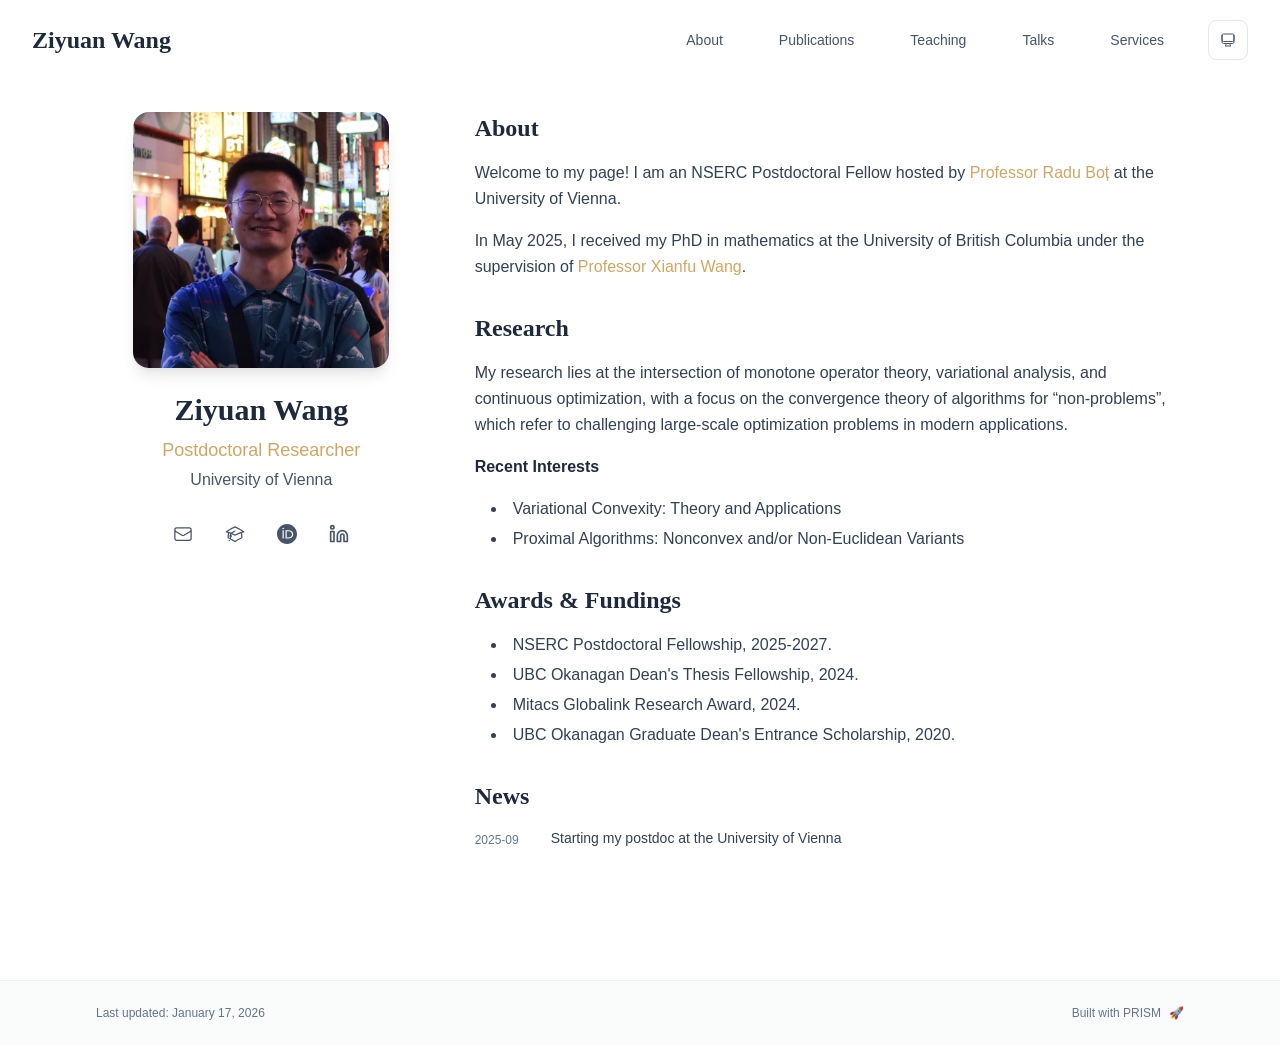
==== index.html @ efdbd122 "Add files via upload" ====
<!DOCTYPE html><html lang="en" class="scroll-smooth"><head><meta charSet="utf-8"/><meta name="viewport" content="width=device-width, initial-scale=1"/><link rel="preload" as="image" href="/bio.jpg"/><link rel="stylesheet" href="/_next/static/css/92b53c90e215dddf.css" data-precedence="next"/><link rel="preload" as="script" fetchPriority="low" href="/_next/static/chunks/webpack-679b75d1c4c2027c.js"/><script src="/_next/static/chunks/4bd1b696-70b6d399998de86a.js" async=""></script><script src="/_next/static/chunks/684-5aaa8290a129f299.js" async=""></script><script src="/_next/static/chunks/main-app-0807555b58602841.js" async=""></script><script src="/_next/static/chunks/17-9c04c9413a9f9f1f.js" async=""></script><script src="/_next/static/chunks/874-6cc630662f3664af.js" async=""></script><script src="/_next/static/chunks/862-15038af301665bb3.js" async=""></script><script src="/_next/static/chunks/app/layout-aedb9b777c884f7d.js" async=""></script><script src="/_next/static/chunks/178-595a94b9af1e67b5.js" async=""></script><script src="/_next/static/chunks/748-b0753eeaf12cb586.js" async=""></script><script src="/_next/static/chunks/app/page-9ca80a957c850b8d.js" async=""></script><link rel="dns-prefetch" href="https://google-fonts.jialeliu.com"/><link rel="preconnect" href="https://google-fonts.jialeliu.com" crossorigin=""/><link rel="preload" as="style" href="https://google-fonts.jialeliu.com/css2?family=Inter:wght@300;400;500;600;700&amp;family=Crimson+Text:ital,wght@0,400;0,600;1,400&amp;display=swap"/><link rel="icon" type="image/svg+xml"/><link rel="stylesheet" id="gfonts-css" href="https://google-fonts.jialeliu.com/css2?family=Inter:wght@300;400;500;600;700&amp;family=Crimson+Text:ital,wght@0,400;0,600;1,400&amp;display=swap" media="print"/><script>
              (function(){
                var l = document.getElementById('gfonts-css');
                if (!l) return;
                if (l.media !== 'all') {
                  l.addEventListener('load', function(){ try { l.media = 'all'; } catch(e){} });
                }
              })();
            </script><noscript><link rel="stylesheet" href="https://google-fonts.jialeliu.com/css2?family=Inter:wght@300;400;500;600;700&amp;family=Crimson+Text:ital,wght@0,400;0,600;1,400&amp;display=swap"/></noscript><script>
              try {
                const theme = localStorage.getItem('theme-storage');
                const parsed = theme ? JSON.parse(theme) : null;
                const setting = parsed?.state?.theme || 'system';
                const prefersDark = typeof window !== 'undefined' && window.matchMedia && window.matchMedia('(prefers-color-scheme: dark)').matches;
                const effective = setting === 'dark' ? 'dark' : (setting === 'light' ? 'light' : (prefersDark ? 'dark' : 'light'));
                var root = document.documentElement;
                root.classList.add(effective);
                root.setAttribute('data-theme', effective);
              } catch (e) {
                var root = document.documentElement;
                root.classList.add('light');
                root.setAttribute('data-theme', 'light');
              }
            </script><title>Ziyuan Wang</title><meta name="description" content="PhD student at the University of Example."/><meta name="author" content="Ziyuan Wang"/><meta name="keywords" content="Ziyuan Wang,PhD,Research,University of Vienna"/><meta name="creator" content="Ziyuan Wang"/><meta name="publisher" content="Ziyuan Wang"/><meta property="og:title" content="Ziyuan Wang"/><meta property="og:description" content="PhD student at the University of Example."/><meta property="og:site_name" content="Ziyuan Wang&#x27;s Academic Website"/><meta property="og:locale" content="en_US"/><meta property="og:type" content="website"/><meta name="twitter:card" content="summary"/><meta name="twitter:title" content="Ziyuan Wang"/><meta name="twitter:description" content="PhD student at the University of Example."/><script>document.querySelectorAll('body link[rel="icon"], body link[rel="apple-touch-icon"]').forEach(el => document.head.appendChild(el))</script><script src="/_next/static/chunks/polyfills-42372ed130431b0a.js" noModule=""></script></head><body class="font-sans antialiased"><div style="visibility:hidden"><nav class="fixed top-0 left-0 right-0 z-50" data-headlessui-state=""><div class="transition-all duration-300 ease-out bg-transparent" style="transform:translateY(-100px)"><div class="max-w-7xl mx-auto px-4 sm:px-6 lg:px-8"><div class="flex justify-between items-center h-16 lg:h-20"><div class="flex-shrink-0" tabindex="0"><a class="text-xl lg:text-2xl font-serif font-semibold text-primary hover:text-accent transition-colors duration-200" href="/">Ziyuan Wang</a></div><div class="hidden lg:block"><div class="ml-10 flex items-center space-x-8"><div class="flex items-baseline space-x-8"><a class="relative px-3 py-2 text-sm font-medium transition-all duration-200 rounded hover:bg-accent/10 hover:shadow-sm text-primary" href="/"><span class="relative z-10">About</span><div class="absolute inset-0 bg-accent/10 rounded-lg"></div></a><a class="relative px-3 py-2 text-sm font-medium transition-all duration-200 rounded hover:bg-accent/10 hover:shadow-sm text-neutral-600 hover:text-primary" href="/publications/"><span class="relative z-10">Publications</span></a><a class="relative px-3 py-2 text-sm font-medium transition-all duration-200 rounded hover:bg-accent/10 hover:shadow-sm text-neutral-600 hover:text-primary" href="/teaching/"><span class="relative z-10">Teaching</span></a><a class="relative px-3 py-2 text-sm font-medium transition-all duration-200 rounded hover:bg-accent/10 hover:shadow-sm text-neutral-600 hover:text-primary" href="/talks/"><span class="relative z-10">Talks</span></a><a class="relative px-3 py-2 text-sm font-medium transition-all duration-200 rounded hover:bg-accent/10 hover:shadow-sm text-neutral-600 hover:text-primary" href="/services/"><span class="relative z-10">Services</span></a></div><div class="flex items-center justify-center w-10 h-10 rounded-lg border border-neutral-200 dark:border-[rgba(148,163,184,0.24)] bg-background dark:bg-neutral-800"><div class="w-4 h-4 rounded-full bg-neutral-300 animate-pulse"></div></div></div></div><div class="lg:hidden flex items-center space-x-2"><div class="flex items-center justify-center w-10 h-10 rounded-lg border border-neutral-200 dark:border-[rgba(148,163,184,0.24)] bg-background dark:bg-neutral-800"><div class="w-4 h-4 rounded-full bg-neutral-300 animate-pulse"></div></div><button class="inline-flex items-center justify-center p-2 rounded-md text-neutral-600 hover:text-primary hover:bg-neutral-100 dark:hover:bg-neutral-800 focus:outline-none focus:ring-2 focus:ring-inset focus:ring-accent transition-colors duration-200" id="headlessui-disclosure-button-«R5pdb»" type="button" aria-expanded="false" data-headlessui-state=""><span class="sr-only">Open main menu</span><div><svg xmlns="http://www.w3.org/2000/svg" fill="none" viewBox="0 0 24 24" stroke-width="1.5" stroke="currentColor" aria-hidden="true" data-slot="icon" class="block h-6 w-6"><path stroke-linecap="round" stroke-linejoin="round" d="M3.75 6.75h16.5M3.75 12h16.5m-16.5 5.25h16.5"></path></svg></div></button></div></div></div></div></nav><main class="min-h-screen pt-16 lg:pt-20"><div class="max-w-6xl mx-auto px-4 sm:px-6 lg:px-8 py-8 bg-background min-h-screen"><div class="grid grid-cols-1 lg:grid-cols-3 gap-12"><div class="lg:col-span-1"><div class="sticky top-8" style="opacity:0;transform:translateY(20px)"><div class="w-64 h-64 mx-auto mb-6 rounded-2xl overflow-hidden shadow-lg hover:shadow-xl transition-all duration-200 hover:scale-105"><img alt="Ziyuan Wang" width="256" height="256" decoding="async" data-nimg="1" class="w-full h-full object-cover object-[32%_center]" style="color:transparent" src="/bio.jpg"/></div><div class="text-center mb-6"><h1 class="text-3xl font-serif font-bold text-primary mb-2">Ziyuan Wang</h1><p class="text-lg text-accent font-medium mb-1">Postdoctoral Researcher</p><p class="text-neutral-600 mb-2">University of Vienna</p></div><div class="flex flex-wrap justify-center gap-3 sm:gap-4 mb-6 relative px-2"><div class="relative"><button class="p-2 sm:p-2 transition-colors duration-200 text-neutral-600 dark:text-neutral-400 hover:text-accent" aria-label="Email"><svg xmlns="http://www.w3.org/2000/svg" fill="none" viewBox="0 0 24 24" stroke-width="1.5" stroke="currentColor" aria-hidden="true" data-slot="icon" class="h-5 w-5"><path stroke-linecap="round" stroke-linejoin="round" d="M21.75 6.75v10.5a2.25 2.25 0 0 1-2.25 2.25h-15a2.25 2.25 0 0 1-2.25-2.25V6.75m19.5 0A2.25 2.25 0 0 0 19.5 4.5h-15a2.25 2.25 0 0 0-2.25 2.25m19.5 0v.243a2.25 2.25 0 0 1-1.07 1.916l-7.5 4.615a2.25 2.25 0 0 1-2.36 0L3.32 8.91a2.25 2.25 0 0 1-1.07-1.916V6.75"></path></svg></button></div><a href="https://scholar.google.ca/citations?user=2fqE3-cAAAAJ&amp;hl=en" target="_blank" rel="noopener noreferrer" class="p-2 sm:p-2 text-neutral-600 dark:text-neutral-400 hover:text-accent transition-colors duration-200" aria-label="Google Scholar"><svg xmlns="http://www.w3.org/2000/svg" fill="none" viewBox="0 0 24 24" stroke-width="1.5" stroke="currentColor" aria-hidden="true" data-slot="icon" class="h-5 w-5"><path stroke-linecap="round" stroke-linejoin="round" d="M4.26 10.147a60.438 60.438 0 0 0-.491 6.347A48.62 48.62 0 0 1 12 20.904a48.62 48.62 0 0 1 8.232-4.41 60.46 60.46 0 0 0-.491-6.347m-15.482 0a50.636 50.636 0 0 0-2.658-.813A59.906 59.906 0 0 1 12 3.493a59.903 59.903 0 0 1 10.399 5.84c-.896.248-1.783.52-2.658.814m-15.482 0A50.717 50.717 0 0 1 12 13.489a50.702 50.702 0 0 1 7.74-3.342M6.75 15a.75.75 0 1 0 0-1.5.75.75 0 0 0 0 1.5Zm0 0v-3.675A55.378 55.378 0 0 1 12 8.443m-7.007 11.55A5.981 5.981 0 0 0 6.75 15.75v-1.5"></path></svg></a><a href="https://orcid.org/0000-0001-6111-9425" target="_blank" rel="noopener noreferrer" class="p-2 sm:p-2 text-neutral-600 dark:text-neutral-400 hover:text-accent transition-colors duration-200" aria-label="ORCID"><svg viewBox="0 0 24 24" fill="currentColor" class="h-5 w-5" xmlns="http://www.w3.org/2000/svg"><path d="M12 0C5.372 0 0 5.372 0 12s5.372 12 12 12 12-5.372 12-12S18.628 0 12 0zM7.369 4.378c.525 0 .947.431.947.947s-.422.947-.947.947a.95.95 0 0 1-.947-.947c0-.525.422-.947.947-.947zm-.722 3.038h1.444v10.041H6.647V7.416zm3.562 0h3.9c3.712 0 5.344 2.653 5.344 5.025 0 2.578-2.016 5.025-5.325 5.025h-3.919V7.416zm1.444 1.303v7.444h2.297c3.272 0 4.022-2.484 4.022-3.722 0-2.016-1.284-3.722-4.097-3.722h-2.222z"></path></svg></a><a href="https://www.linkedin.com/in/ziyuan-wang-8b96aa1b9/" target="_blank" rel="noopener noreferrer" class="p-2 sm:p-2 text-neutral-600 dark:text-neutral-400 hover:text-accent transition-colors duration-200" aria-label="LinkedIn"><svg xmlns="http://www.w3.org/2000/svg" width="24" height="24" viewBox="0 0 24 24" fill="none" stroke="currentColor" stroke-width="2" stroke-linecap="round" stroke-linejoin="round" class="lucide lucide-linkedin h-5 w-5" aria-hidden="true"><path d="M16 8a6 6 0 0 1 6 6v7h-4v-7a2 2 0 0 0-2-2 2 2 0 0 0-2 2v7h-4v-7a6 6 0 0 1 6-6z"></path><rect width="4" height="12" x="2" y="9"></rect><circle cx="4" cy="4" r="2"></circle></svg></a></div></div></div><div class="lg:col-span-2 space-y-8"><section id="about" class="scroll-mt-24 space-y-8"><section style="opacity:0;transform:translateY(20px)"><h2 class="text-2xl font-serif font-bold text-primary mb-4">About</h2><div class="text-neutral-700 dark:text-neutral-600 leading-relaxed"><p class="mb-4 last:mb-0">Welcome to my page! I am an NSERC Postdoctoral Fellow hosted by <a href="https://www.mat.univie.ac.at/~rabot/index.html" node="[object Object]" target="_blank" rel="noopener noreferrer" class="text-accent font-medium transition-all duration-200 rounded hover:bg-accent/10 hover:shadow-sm">Professor Radu Boț</a> at the University of Vienna.</p>
<p class="mb-4 last:mb-0">In May 2025, I received my PhD in mathematics at the University of British Columbia under the supervision of <a href="https://cmps.ok.ubc.ca/about/contact/shawn-xianfu-wang/" node="[object Object]" target="_blank" rel="noopener noreferrer" class="text-accent font-medium transition-all duration-200 rounded hover:bg-accent/10 hover:shadow-sm">Professor Xianfu Wang</a>.</p></div></section><section style="opacity:0;transform:translateY(20px)"><h2 class="text-2xl font-serif font-bold text-primary mb-4">Research</h2><div class="text-neutral-700 dark:text-neutral-600 leading-relaxed"><p class="mb-4 last:mb-0">My research lies at the intersection of monotone operator theory, variational analysis, and continuous optimization, with a focus on the convergence theory of algorithms for “non-problems”, which refer to challenging large-scale optimization problems in modern applications.</p>
<p class="mb-4 last:mb-0"><strong class="font-semibold text-primary">Recent Interests</strong></p>
<ul class="list-disc list-inside mb-4 space-y-1 ml-4">
<li class="mb-1">Variational Convexity: Theory and Applications</li>
<li class="mb-1">Proximal Algorithms: Nonconvex and/or Non-Euclidean Variants</li>
</ul></div></section><section style="opacity:0;transform:translateY(20px)"><h2 class="text-2xl font-serif font-bold text-primary mb-4">Awards &amp; Fundings</h2><div class="text-neutral-700 dark:text-neutral-600 leading-relaxed"><ul class="list-disc list-inside mb-4 space-y-1 ml-4">
<li class="mb-1">NSERC Postdoctoral Fellowship, 2025-2027.</li>
<li class="mb-1">UBC Okanagan Dean&#x27;s Thesis Fellowship, 2024.</li>
<li class="mb-1">Mitacs Globalink Research Award, 2024.</li>
<li class="mb-1">UBC Okanagan Graduate Dean&#x27;s Entrance Scholarship, 2020.</li>
</ul></div></section><section style="opacity:0;transform:translateY(20px)"><h2 class="text-2xl font-serif font-bold text-primary mb-4">News</h2><div class="space-y-3"><div class="flex items-start space-x-3"><span class="text-xs text-neutral-500 mt-1 w-16 flex-shrink-0">2025-09</span><p class="text-sm text-neutral-700">Starting my postdoc at the University of Vienna</p></div></div></section></section></div></div></div><!--$--><!--/$--><!--$--><!--/$--></main><footer class="border-t border-neutral-200/50 bg-neutral-50/50 dark:bg-neutral-900/50 dark:border-neutral-700/50"><div class="max-w-6xl mx-auto px-4 sm:px-6 lg:px-8 py-6"><div class="flex flex-col sm:flex-row justify-between items-center gap-2"><p class="text-xs text-neutral-500">Last updated: <!-- -->January 17, 2026</p><p class="text-xs text-neutral-500 flex items-center"><a href="https://github.com/xyjoey/PRISM" target="_blank" rel="noopener noreferrer">Built with PRISM</a><span class="ml-2">🚀</span></p></div></div></footer></div><script src="/_next/static/chunks/webpack-679b75d1c4c2027c.js" async=""></script><script>(self.__next_f=self.__next_f||[]).push([0])</script><script>self.__next_f.push([1,"1:\"$Sreact.fragment\"\n2:I[3719,[\"17\",\"static/chunks/17-9c04c9413a9f9f1f.js\",\"874\",\"static/chunks/874-6cc630662f3664af.js\",\"862\",\"static/chunks/862-15038af301665bb3.js\",\"177\",\"static/chunks/app/layout-aedb9b777c884f7d.js\"],\"ThemeProvider\"]\n3:I[768,[\"17\",\"static/chunks/17-9c04c9413a9f9f1f.js\",\"874\",\"static/chunks/874-6cc630662f3664af.js\",\"862\",\"static/chunks/862-15038af301665bb3.js\",\"177\",\"static/chunks/app/layout-aedb9b777c884f7d.js\"],\"default\"]\n4:I[7555,[],\"\"]\n5:I[1295,[],\"\"]\n6:I[2548,[\"17\",\"static/chunks/17-9c04c9413a9f9f1f.js\",\"874\",\"static/chunks/874-6cc630662f3664af.js\",\"862\",\"static/chunks/862-15038af301665bb3.js\",\"177\",\"static/chunks/app/layout-aedb9b777c884f7d.js\"],\"default\"]\n7:I[7437,[\"17\",\"static/chunks/17-9c04c9413a9f9f1f.js\",\"178\",\"static/chunks/178-595a94b9af1e67b5.js\",\"874\",\"static/chunks/874-6cc630662f3664af.js\",\"748\",\"static/chunks/748-b0753eeaf12cb586.js\",\"974\",\"static/chunks/app/page-9ca80a957c850b8d.js\"],\"default\"]\n8:I[9507,[\"17\",\"static/chunks/17-9c04c9413a9f9f1f.js\",\"178\",\"static/chunks/178-595a94b9af1e67b5.js\",\"874\",\"static/chunks/874-6cc630662f3664af.js\",\"748\",\"static/chunks/748-b0753eeaf12cb586.js\",\"974\",\"static/chunks/app/page-9ca80a957c850b8d.js\"],\"default\"]\n9:I[1990,[\"17\",\"static/chunks/17-9c04c9413a9f9f1f.js\",\"178\",\"static/chunks/178-595a94b9af1e67b5.js\",\"874\",\"static/chunks/874-6cc630662f3664af.js\",\"748\",\"static/chunks/748-b0753eeaf12cb586.js\",\"974\",\"static/chunks/app/page-9ca80a957c850b8d.js\"],\"default\"]\na:I[9665,[],\"MetadataBoundary\"]\nc:I[9665,[],\"OutletBoundary\"]\nf:I[4911,[],\"AsyncMetadataOutlet\"]\n11:I[9665,[],\"ViewportBoundary\"]\n13:I[6614,[],\"\"]\n:HL[\"/_next/static/css/92b53c90e215dddf.css\",\"style\"]\n"])</script><script>self.__next_f.push([1,"0:{\"P\":null,\"b\":\"O_scCShEfCf_k-nVQ3S2v\",\"p\":\"\",\"c\":[\"\",\"\"],\"i\":false,\"f\":[[[\"\",{\"children\":[\"__PAGE__\",{}]},\"$undefined\",\"$undefined\",true],[\"\",[\"$\",\"$1\",\"c\",{\"children\":[[[\"$\",\"link\",\"0\",{\"rel\":\"stylesheet\",\"href\":\"/_next/static/css/92b53c90e215dddf.css\",\"precedence\":\"next\",\"crossOrigin\":\"$undefined\",\"nonce\":\"$undefined\"}]],[\"$\",\"html\",null,{\"lang\":\"en\",\"className\":\"scroll-smooth\",\"suppressHydrationWarning\":true,\"children\":[[\"$\",\"head\",null,{\"children\":[[\"$\",\"link\",null,{\"rel\":\"icon\",\"href\":\"$undefined\",\"type\":\"image/svg+xml\"}],[\"$\",\"link\",null,{\"rel\":\"dns-prefetch\",\"href\":\"https://google-fonts.jialeliu.com\"}],[\"$\",\"link\",null,{\"rel\":\"preconnect\",\"href\":\"https://google-fonts.jialeliu.com\",\"crossOrigin\":\"\"}],[\"$\",\"link\",null,{\"rel\":\"preload\",\"as\":\"style\",\"href\":\"https://google-fonts.jialeliu.com/css2?family=Inter:wght@300;400;500;600;700\u0026family=Crimson+Text:ital,wght@0,400;0,600;1,400\u0026display=swap\"}],[\"$\",\"link\",null,{\"rel\":\"stylesheet\",\"id\":\"gfonts-css\",\"href\":\"https://google-fonts.jialeliu.com/css2?family=Inter:wght@300;400;500;600;700\u0026family=Crimson+Text:ital,wght@0,400;0,600;1,400\u0026display=swap\",\"media\":\"print\"}],[\"$\",\"script\",null,{\"dangerouslySetInnerHTML\":{\"__html\":\"\\n              (function(){\\n                var l = document.getElementById('gfonts-css');\\n                if (!l) return;\\n                if (l.media !== 'all') {\\n                  l.addEventListener('load', function(){ try { l.media = 'all'; } catch(e){} });\\n                }\\n              })();\\n            \"}}],[\"$\",\"noscript\",null,{\"children\":[\"$\",\"link\",null,{\"rel\":\"stylesheet\",\"href\":\"https://google-fonts.jialeliu.com/css2?family=Inter:wght@300;400;500;600;700\u0026family=Crimson+Text:ital,wght@0,400;0,600;1,400\u0026display=swap\"}]}],[\"$\",\"script\",null,{\"dangerouslySetInnerHTML\":{\"__html\":\"\\n              try {\\n                const theme = localStorage.getItem('theme-storage');\\n                const parsed = theme ? JSON.parse(theme) : null;\\n                const setting = parsed?.state?.theme || 'system';\\n                const prefersDark = typeof window !== 'undefined' \u0026\u0026 window.matchMedia \u0026\u0026 window.matchMedia('(prefers-color-scheme: dark)').matches;\\n                const effective = setting === 'dark' ? 'dark' : (setting === 'light' ? 'light' : (prefersDark ? 'dark' : 'light'));\\n                var root = document.documentElement;\\n                root.classList.add(effective);\\n                root.setAttribute('data-theme', effective);\\n              } catch (e) {\\n                var root = document.documentElement;\\n                root.classList.add('light');\\n                root.setAttribute('data-theme', 'light');\\n              }\\n            \"}}]]}],[\"$\",\"body\",null,{\"className\":\"font-sans antialiased\",\"children\":[\"$\",\"$L2\",null,{\"children\":[[\"$\",\"$L3\",null,{\"items\":[{\"title\":\"About\",\"type\":\"page\",\"target\":\"about\",\"href\":\"/\"},{\"title\":\"Publications\",\"type\":\"page\",\"target\":\"publications\",\"href\":\"/publications\"},{\"title\":\"Teaching\",\"type\":\"page\",\"target\":\"teaching\",\"href\":\"/teaching\"},{\"title\":\"Talks\",\"type\":\"page\",\"target\":\"talks\",\"href\":\"/talks\"},{\"title\":\"Services\",\"type\":\"page\",\"target\":\"services\",\"href\":\"/services\"}],\"siteTitle\":\"Ziyuan Wang\",\"enableOnePageMode\":false}],[\"$\",\"main\",null,{\"className\":\"min-h-screen pt-16 lg:pt-20\",\"children\":[\"$\",\"$L4\",null,{\"parallelRouterKey\":\"children\",\"error\":\"$undefined\",\"errorStyles\":\"$undefined\",\"errorScripts\":\"$undefined\",\"template\":[\"$\",\"$L5\",null,{}],\"templateStyles\":\"$undefined\",\"templateScripts\":\"$undefined\",\"notFound\":[[[\"$\",\"title\",null,{\"children\":\"404: This page could not be found.\"}],[\"$\",\"div\",null,{\"style\":{\"fontFamily\":\"system-ui,\\\"Segoe UI\\\",Roboto,Helvetica,Arial,sans-serif,\\\"Apple Color Emoji\\\",\\\"Segoe UI Emoji\\\"\",\"height\":\"100vh\",\"textAlign\":\"center\",\"display\":\"flex\",\"flexDirection\":\"column\",\"alignItems\":\"center\",\"justifyContent\":\"center\"},\"children\":[\"$\",\"div\",null,{\"children\":[[\"$\",\"style\",null,{\"dangerouslySetInnerHTML\":{\"__html\":\"body{color:#000;background:#fff;margin:0}.next-error-h1{border-right:1px solid rgba(0,0,0,.3)}@media (prefers-color-scheme:dark){body{color:#fff;background:#000}.next-error-h1{border-right:1px solid rgba(255,255,255,.3)}}\"}}],[\"$\",\"h1\",null,{\"className\":\"next-error-h1\",\"style\":{\"display\":\"inline-block\",\"margin\":\"0 20px 0 0\",\"padding\":\"0 23px 0 0\",\"fontSize\":24,\"fontWeight\":500,\"verticalAlign\":\"top\",\"lineHeight\":\"49px\"},\"children\":404}],[\"$\",\"div\",null,{\"style\":{\"display\":\"inline-block\"},\"children\":[\"$\",\"h2\",null,{\"style\":{\"fontSize\":14,\"fontWeight\":400,\"lineHeight\":\"49px\",\"margin\":0},\"children\":\"This page could not be found.\"}]}]]}]}]],[]],\"forbidden\":\"$undefined\",\"unauthorized\":\"$undefined\"}]}],[\"$\",\"$L6\",null,{\"lastUpdated\":\"January 17, 2026\"}]]}]}]]}]]}],{\"children\":[\"__PAGE__\",[\"$\",\"$1\",\"c\",{\"children\":[[\"$\",\"div\",null,{\"className\":\"max-w-6xl mx-auto px-4 sm:px-6 lg:px-8 py-8 bg-background min-h-screen\",\"children\":[\"$\",\"div\",null,{\"className\":\"grid grid-cols-1 lg:grid-cols-3 gap-12\",\"children\":[[\"$\",\"div\",null,{\"className\":\"lg:col-span-1\",\"children\":[\"$\",\"$L7\",null,{\"author\":{\"name\":\"Ziyuan Wang\",\"title\":\"Postdoctoral Researcher\",\"institution\":\"University of Vienna\",\"avatar\":\"/bio.jpg\"},\"social\":{\"email\":\"ziyuan.wang96@outlook.com\",\"google_scholar\":\"https://scholar.google.ca/citations?user=2fqE3-cAAAAJ\u0026hl=en\",\"orcid\":\"https://orcid.org/0000-0001-6111-9425\",\"linkedin\":\"https://www.linkedin.com/in/ziyuan-wang-8b96aa1b9/\"},\"features\":{\"enable_likes\":false,\"enable_one_page_mode\":false},\"researchInterests\":\"$undefined\"}]}],[\"$\",\"div\",null,{\"className\":\"lg:col-span-2 space-y-8\",\"children\":[[\"$\",\"section\",\"about\",{\"id\":\"about\",\"className\":\"scroll-mt-24 space-y-8\",\"children\":[[[\"$\",\"$L8\",\"about\",{\"content\":\"Welcome to my page! I am an NSERC Postdoctoral Fellow hosted by [Professor Radu Boț](https://www.mat.univie.ac.at/~rabot/index.html) at the University of Vienna.\\n\\nIn May 2025, I received my PhD in mathematics at the University of British Columbia under the supervision of [Professor Xianfu Wang](https://cmps.ok.ubc.ca/about/contact/shawn-xianfu-wang/). \\n\\n\",\"title\":\"About\"}],[\"$\",\"$L8\",\"research\",{\"content\":\"My research lies at the intersection of monotone operator theory, variational analysis, and continuous optimization, with a focus on the convergence theory of algorithms for “non-problems”, which refer to challenging large-scale optimization problems in modern applications.\\n\\n**Recent Interests**\\n- Variational Convexity: Theory and Applications\\n- Proximal Algorithms: Nonconvex and/or Non-Euclidean Variants\",\"title\":\"Research\"}],[\"$\",\"$L8\",\"awards\",{\"content\":\"- NSERC Postdoctoral Fellowship, 2025-2027.\\n- UBC Okanagan Dean's Thesis Fellowship, 2024.\\n- Mitacs Globalink Research Award, 2024.\\n- UBC Okanagan Graduate Dean's Entrance Scholarship, 2020.\",\"title\":\"Awards \u0026 Fundings\"}],[\"$\",\"$L9\",\"news\",{\"items\":[{\"date\":\"2025-09\",\"content\":\"Starting my postdoc at the University of Vienna\"}],\"title\":\"News\"}]],false,false,false]}]]}]]}]}],[\"$\",\"$La\",null,{\"children\":\"$Lb\"}],null,[\"$\",\"$Lc\",null,{\"children\":[\"$Ld\",\"$Le\",[\"$\",\"$Lf\",null,{\"promise\":\"$@10\"}]]}]]}],{},null,false]},null,false],[\"$\",\"$1\",\"h\",{\"children\":[null,[\"$\",\"$1\",\"PT7yaGrrajVn8UhxWmIhp\",{\"children\":[[\"$\",\"$L11\",null,{\"children\":\"$L12\"}],null]}],null]}],false]],\"m\":\"$undefined\",\"G\":[\"$13\",\"$undefined\"],\"s\":false,\"S\":true}\n"])</script><script>self.__next_f.push([1,"14:\"$Sreact.suspense\"\n15:I[4911,[],\"AsyncMetadata\"]\nb:[\"$\",\"$14\",null,{\"fallback\":null,\"children\":[\"$\",\"$L15\",null,{\"promise\":\"$@16\"}]}]\n"])</script><script>self.__next_f.push([1,"e:null\n"])</script><script>self.__next_f.push([1,"12:[[\"$\",\"meta\",\"0\",{\"charSet\":\"utf-8\"}],[\"$\",\"meta\",\"1\",{\"name\":\"viewport\",\"content\":\"width=device-width, initial-scale=1\"}]]\nd:null\n"])</script><script>self.__next_f.push([1,"16:{\"metadata\":[[\"$\",\"title\",\"0\",{\"children\":\"Ziyuan Wang\"}],[\"$\",\"meta\",\"1\",{\"name\":\"description\",\"content\":\"PhD student at the University of Example.\"}],[\"$\",\"meta\",\"2\",{\"name\":\"author\",\"content\":\"Ziyuan Wang\"}],[\"$\",\"meta\",\"3\",{\"name\":\"keywords\",\"content\":\"Ziyuan Wang,PhD,Research,University of Vienna\"}],[\"$\",\"meta\",\"4\",{\"name\":\"creator\",\"content\":\"Ziyuan Wang\"}],[\"$\",\"meta\",\"5\",{\"name\":\"publisher\",\"content\":\"Ziyuan Wang\"}],[\"$\",\"meta\",\"6\",{\"property\":\"og:title\",\"content\":\"Ziyuan Wang\"}],[\"$\",\"meta\",\"7\",{\"property\":\"og:description\",\"content\":\"PhD student at the University of Example.\"}],[\"$\",\"meta\",\"8\",{\"property\":\"og:site_name\",\"content\":\"Ziyuan Wang's Academic Website\"}],[\"$\",\"meta\",\"9\",{\"property\":\"og:locale\",\"content\":\"en_US\"}],[\"$\",\"meta\",\"10\",{\"property\":\"og:type\",\"content\":\"website\"}],[\"$\",\"meta\",\"11\",{\"name\":\"twitter:card\",\"content\":\"summary\"}],[\"$\",\"meta\",\"12\",{\"name\":\"twitter:title\",\"content\":\"Ziyuan Wang\"}],[\"$\",\"meta\",\"13\",{\"name\":\"twitter:description\",\"content\":\"PhD student at the University of Example.\"}]],\"error\":null,\"digest\":\"$undefined\"}\n10:{\"metadata\":\"$16:metadata\",\"error\":null,\"digest\":\"$undefined\"}\n"])</script></body></html>
---- _next/static/css/92b53c90e215dddf.css ----
/*! tailwindcss v4.1.10 | MIT License | https://tailwindcss.com */@layer properties{@supports (((-webkit-hyphens:none)) and (not (margin-trim:inline))) or ((-moz-orient:inline) and (not (color:rgb(from red r g b)))){*,::backdrop,:after,:before{--tw-translate-x:0;--tw-translate-y:0;--tw-translate-z:0;--tw-rotate-x:initial;--tw-rotate-y:initial;--tw-rotate-z:initial;--tw-skew-x:initial;--tw-skew-y:initial;--tw-space-y-reverse:0;--tw-space-x-reverse:0;--tw-border-style:solid;--tw-leading:initial;--tw-font-weight:initial;--tw-shadow:0 0 #0000;--tw-shadow-color:initial;--tw-shadow-alpha:100%;--tw-inset-shadow:0 0 #0000;--tw-inset-shadow-color:initial;--tw-inset-shadow-alpha:100%;--tw-ring-color:initial;--tw-ring-shadow:0 0 #0000;--tw-inset-ring-color:initial;--tw-inset-ring-shadow:0 0 #0000;--tw-ring-inset:initial;--tw-ring-offset-width:0px;--tw-ring-offset-color:#fff;--tw-ring-offset-shadow:0 0 #0000;--tw-blur:initial;--tw-brightness:initial;--tw-contrast:initial;--tw-grayscale:initial;--tw-hue-rotate:initial;--tw-invert:initial;--tw-opacity:initial;--tw-saturate:initial;--tw-sepia:initial;--tw-drop-shadow:initial;--tw-drop-shadow-color:initial;--tw-drop-shadow-alpha:100%;--tw-drop-shadow-size:initial;--tw-backdrop-blur:initial;--tw-backdrop-brightness:initial;--tw-backdrop-contrast:initial;--tw-backdrop-grayscale:initial;--tw-backdrop-hue-rotate:initial;--tw-backdrop-invert:initial;--tw-backdrop-opacity:initial;--tw-backdrop-saturate:initial;--tw-backdrop-sepia:initial;--tw-duration:initial;--tw-ease:initial;--tw-scale-x:1;--tw-scale-y:1;--tw-scale-z:1}}}@layer theme{:host,:root{--font-sans:"Inter",-apple-system,BlinkMacSystemFont,"Segoe UI",Roboto,sans-serif;--color-red-50:oklch(97.1% .013 17.38);--color-red-400:oklch(70.4% .191 22.216);--color-red-600:oklch(57.7% .245 27.325);--color-red-900:oklch(39.6% .141 25.723);--color-white:#fff;--spacing:.25rem;--container-2xl:42rem;--container-3xl:48rem;--container-4xl:56rem;--container-6xl:72rem;--container-7xl:80rem;--text-xs:.75rem;--text-xs--line-height:calc(1/.75);--text-sm:.875rem;--text-sm--line-height:calc(1.25/.875);--text-base:1rem;--text-base--line-height:calc(1.5/1);--text-lg:1.125rem;--text-lg--line-height:calc(1.75/1.125);--text-xl:1.25rem;--text-xl--line-height:calc(1.75/1.25);--text-2xl:1.5rem;--text-2xl--line-height:calc(2/1.5);--text-3xl:1.875rem;--text-3xl--line-height:calc(2.25/1.875);--text-4xl:2.25rem;--text-4xl--line-height:calc(2.5/2.25);--font-weight-medium:500;--font-weight-semibold:600;--font-weight-bold:700;--leading-tight:1.25;--leading-relaxed:1.625;--radius-md:.375rem;--radius-lg:.5rem;--radius-xl:.75rem;--radius-2xl:1rem;--ease-out:cubic-bezier(0,0,.2,1);--animate-pulse:pulse 2s cubic-bezier(.4,0,.6,1)infinite;--blur-xl:24px;--aspect-video:16/9;--default-transition-duration:.15s;--default-transition-timing-function:cubic-bezier(.4,0,.2,1);--default-font-family:"Inter",-apple-system,BlinkMacSystemFont,"Segoe UI",Roboto,sans-serif;--default-mono-font-family:"SF Mono",Monaco,"Cascadia Code","Roboto Mono",Consolas,"Courier New",monospace;--line-height-normal:1.5;--shadow-glass:0 8px 32px 0 #1f26875e}}@layer base{*,::backdrop,:after,:before{box-sizing:border-box;border:0 solid;margin:0;padding:0}::file-selector-button{box-sizing:border-box;border:0 solid;margin:0;padding:0}:host,html{-webkit-text-size-adjust:100%;tab-size:4;line-height:1.5;font-family:var(--default-font-family,ui-sans-serif,system-ui,sans-serif,"Apple Color Emoji","Segoe UI Emoji","Segoe UI Symbol","Noto Color Emoji");font-feature-settings:var(--default-font-feature-settings,normal);font-variation-settings:var(--default-font-variation-settings,normal);-webkit-tap-highlight-color:transparent}hr{height:0;color:inherit;border-top-width:1px}abbr:where([title]){-webkit-text-decoration:underline dotted;text-decoration:underline dotted}h1,h2,h3,h4,h5,h6{font-size:inherit;font-weight:inherit}a{color:inherit;-webkit-text-decoration:inherit;text-decoration:inherit}b,strong{font-weight:bolder}code,kbd,pre,samp{font-family:var(--default-mono-font-family,ui-monospace,SFMono-Regular,Menlo,Monaco,Consolas,"Liberation Mono","Courier New",monospace);font-feature-settings:var(--default-mono-font-feature-settings,normal);font-variation-settings:var(--default-mono-font-variation-settings,normal);font-size:1em}small{font-size:80%}sub,sup{vertical-align:baseline;font-size:75%;line-height:0;position:relative}sub{bottom:-.25em}sup{top:-.5em}table{text-indent:0;border-color:inherit;border-collapse:collapse}:-moz-focusring{outline:auto}progress{vertical-align:baseline}summary{display:list-item}menu,ol,ul{list-style:none}audio,canvas,embed,iframe,img,object,svg,video{vertical-align:middle;display:block}img,video{max-width:100%;height:auto}button,input,optgroup,select,textarea{font:inherit;font-feature-settings:inherit;font-variation-settings:inherit;letter-spacing:inherit;color:inherit;opacity:1;background-color:#0000;border-radius:0}::file-selector-button{font:inherit;font-feature-settings:inherit;font-variation-settings:inherit;letter-spacing:inherit;color:inherit;opacity:1;background-color:#0000;border-radius:0}:where(select:is([multiple],[size])) optgroup{font-weight:bolder}:where(select:is([multiple],[size])) optgroup option{padding-inline-start:20px}::file-selector-button{margin-inline-end:4px}::placeholder{opacity:1}@supports (not ((-webkit-appearance:-apple-pay-button))) or (contain-intrinsic-size:1px){::placeholder{color:currentColor}@supports (color:color-mix(in lab,red,red)){::placeholder{color:color-mix(in oklab,currentcolor 50%,transparent)}}}textarea{resize:vertical}::-webkit-search-decoration{-webkit-appearance:none}::-webkit-date-and-time-value{min-height:1lh;text-align:inherit}::-webkit-datetime-edit{display:inline-flex}::-webkit-datetime-edit-fields-wrapper{padding:0}::-webkit-datetime-edit,::-webkit-datetime-edit-year-field{padding-block:0}::-webkit-datetime-edit-day-field,::-webkit-datetime-edit-month-field{padding-block:0}::-webkit-datetime-edit-hour-field,::-webkit-datetime-edit-minute-field{padding-block:0}::-webkit-datetime-edit-millisecond-field,::-webkit-datetime-edit-second-field{padding-block:0}::-webkit-datetime-edit-meridiem-field{padding-block:0}:-moz-ui-invalid{box-shadow:none}button,input:where([type=button],[type=reset],[type=submit]){appearance:button}::file-selector-button{appearance:button}::-webkit-inner-spin-button,::-webkit-outer-spin-button{height:auto}[hidden]:where(:not([hidden=until-found])){display:none!important}}@layer components;@layer utilities{.sr-only{clip:rect(0,0,0,0);white-space:nowrap;border-width:0;width:1px;height:1px;margin:-1px;padding:0;overflow:hidden}.absolute,.sr-only{position:absolute}.fixed{position:fixed}.relative{position:relative}.static{position:static}.sticky{position:sticky}.inset-0{inset:calc(var(--spacing)*0)}.top-0{top:calc(var(--spacing)*0)}.top-1\/2{top:50%}.top-2{top:calc(var(--spacing)*2)}.top-8{top:calc(var(--spacing)*8)}.top-full{top:100%}.right-0{right:calc(var(--spacing)*0)}.right-2{right:calc(var(--spacing)*2)}.left-0{left:calc(var(--spacing)*0)}.left-1\/2{left:50%}.left-3{left:calc(var(--spacing)*3)}.z-10{z-index:10}.z-20{z-index:20}.z-40{z-index:40}.z-50{z-index:50}.mx-auto{margin-inline:auto}.my-4{margin-block:calc(var(--spacing)*4)}.mt-1{margin-top:calc(var(--spacing)*1)}.mt-2{margin-top:calc(var(--spacing)*2)}.mt-4{margin-top:calc(var(--spacing)*4)}.mt-6{margin-top:calc(var(--spacing)*6)}.mt-8{margin-top:calc(var(--spacing)*8)}.mt-auto{margin-top:auto}.mr-1{margin-right:calc(var(--spacing)*1)}.mr-1\.5{margin-right:calc(var(--spacing)*1.5)}.mr-2{margin-right:calc(var(--spacing)*2)}.mb-1{margin-bottom:calc(var(--spacing)*1)}.mb-2{margin-bottom:calc(var(--spacing)*2)}.mb-3{margin-bottom:calc(var(--spacing)*3)}.mb-4{margin-bottom:calc(var(--spacing)*4)}.mb-6{margin-bottom:calc(var(--spacing)*6)}.mb-8{margin-bottom:calc(var(--spacing)*8)}.ml-0{margin-left:calc(var(--spacing)*0)}.ml-2{margin-left:calc(var(--spacing)*2)}.ml-4{margin-left:calc(var(--spacing)*4)}.ml-10{margin-left:calc(var(--spacing)*10)}.line-clamp-2{-webkit-line-clamp:2}.line-clamp-2,.line-clamp-3{-webkit-box-orient:vertical;display:-webkit-box;overflow:hidden}.line-clamp-3{-webkit-line-clamp:3}.block{display:block}.contents{display:contents}.flex{display:flex}.grid{display:grid}.hidden{display:none}.inline-flex{display:inline-flex}.aspect-video{aspect-ratio:var(--aspect-video)}.h-0{height:calc(var(--spacing)*0)}.h-2\.5{height:calc(var(--spacing)*2.5)}.h-3{height:calc(var(--spacing)*3)}.h-4{height:calc(var(--spacing)*4)}.h-5{height:calc(var(--spacing)*5)}.h-6{height:calc(var(--spacing)*6)}.h-10{height:calc(var(--spacing)*10)}.h-16{height:calc(var(--spacing)*16)}.h-64{height:calc(var(--spacing)*64)}.h-full{height:100%}.min-h-screen{min-height:100vh}.w-0{width:calc(var(--spacing)*0)}.w-2\.5{width:calc(var(--spacing)*2.5)}.w-3{width:calc(var(--spacing)*3)}.w-4{width:calc(var(--spacing)*4)}.w-5{width:calc(var(--spacing)*5)}.w-6{width:calc(var(--spacing)*6)}.w-10{width:calc(var(--spacing)*10)}.w-16{width:calc(var(--spacing)*16)}.w-32{width:calc(var(--spacing)*32)}.w-64{width:calc(var(--spacing)*64)}.w-full{width:100%}.max-w-2xl{max-width:var(--container-2xl)}.max-w-3xl{max-width:var(--container-3xl)}.max-w-4xl{max-width:var(--container-4xl)}.max-w-6xl{max-width:var(--container-6xl)}.max-w-7xl{max-width:var(--container-7xl)}.max-w-\[calc\(100vw-2rem\)\]{max-width:calc(100vw - 2rem)}.flex-shrink-0{flex-shrink:0}.flex-grow{flex-grow:1}.-translate-x-1\/2{--tw-translate-x:calc(calc(1/2*100%)*-1)}.-translate-x-1\/2,.-translate-y-1\/2{translate:var(--tw-translate-x)var(--tw-translate-y)}.-translate-y-1\/2{--tw-translate-y:calc(calc(1/2*100%)*-1)}.-translate-y-full{--tw-translate-y:-100%;translate:var(--tw-translate-x)var(--tw-translate-y)}.transform{transform:var(--tw-rotate-x,)var(--tw-rotate-y,)var(--tw-rotate-z,)var(--tw-skew-x,)var(--tw-skew-y,)}.animate-pulse{animation:var(--animate-pulse)}.cursor-pointer{cursor:pointer}.scroll-mt-24{scroll-margin-top:calc(var(--spacing)*24)}.list-inside{list-style-position:inside}.list-decimal{list-style-type:decimal}.list-disc{list-style-type:disc}.grid-cols-1{grid-template-columns:repeat(1,minmax(0,1fr))}.flex-col{flex-direction:column}.flex-wrap{flex-wrap:wrap}.items-baseline{align-items:baseline}.items-center{align-items:center}.items-start{align-items:flex-start}.justify-between{justify-content:space-between}.justify-center{justify-content:center}.gap-2{gap:calc(var(--spacing)*2)}.gap-3{gap:calc(var(--spacing)*3)}.gap-4{gap:calc(var(--spacing)*4)}.gap-6{gap:calc(var(--spacing)*6)}.gap-12{gap:calc(var(--spacing)*12)}:where(.space-y-1>:not(:last-child)){--tw-space-y-reverse:0;margin-block-start:calc(calc(var(--spacing)*1)*var(--tw-space-y-reverse));margin-block-end:calc(calc(var(--spacing)*1)*calc(1 - var(--tw-space-y-reverse)))}:where(.space-y-2>:not(:last-child)){--tw-space-y-reverse:0;margin-block-start:calc(calc(var(--spacing)*2)*var(--tw-space-y-reverse));margin-block-end:calc(calc(var(--spacing)*2)*calc(1 - var(--tw-space-y-reverse)))}:where(.space-y-3>:not(:last-child)){--tw-space-y-reverse:0;margin-block-start:calc(calc(var(--spacing)*3)*var(--tw-space-y-reverse));margin-block-end:calc(calc(var(--spacing)*3)*calc(1 - var(--tw-space-y-reverse)))}:where(.space-y-4>:not(:last-child)){--tw-space-y-reverse:0;margin-block-start:calc(calc(var(--spacing)*4)*var(--tw-space-y-reverse));margin-block-end:calc(calc(var(--spacing)*4)*calc(1 - var(--tw-space-y-reverse)))}:where(.space-y-6>:not(:last-child)){--tw-space-y-reverse:0;margin-block-start:calc(calc(var(--spacing)*6)*var(--tw-space-y-reverse));margin-block-end:calc(calc(var(--spacing)*6)*calc(1 - var(--tw-space-y-reverse)))}:where(.space-y-8>:not(:last-child)){--tw-space-y-reverse:0;margin-block-start:calc(calc(var(--spacing)*8)*var(--tw-space-y-reverse));margin-block-end:calc(calc(var(--spacing)*8)*calc(1 - var(--tw-space-y-reverse)))}:where(.space-x-0\.5>:not(:last-child)){--tw-space-x-reverse:0;margin-inline-start:calc(calc(var(--spacing)*.5)*var(--tw-space-x-reverse));margin-inline-end:calc(calc(var(--spacing)*.5)*calc(1 - var(--tw-space-x-reverse)))}:where(.space-x-2>:not(:last-child)){--tw-space-x-reverse:0;margin-inline-start:calc(calc(var(--spacing)*2)*var(--tw-space-x-reverse));margin-inline-end:calc(calc(var(--spacing)*2)*calc(1 - var(--tw-space-x-reverse)))}:where(.space-x-3>:not(:last-child)){--tw-space-x-reverse:0;margin-inline-start:calc(calc(var(--spacing)*3)*var(--tw-space-x-reverse));margin-inline-end:calc(calc(var(--spacing)*3)*calc(1 - var(--tw-space-x-reverse)))}:where(.space-x-8>:not(:last-child)){--tw-space-x-reverse:0;margin-inline-start:calc(calc(var(--spacing)*8)*var(--tw-space-x-reverse));margin-inline-end:calc(calc(var(--spacing)*8)*calc(1 - var(--tw-space-x-reverse)))}.overflow-hidden{overflow:hidden}.overflow-x-auto{overflow-x:auto}.scroll-smooth{scroll-behavior:smooth}.rounded{border-radius:.25rem}.rounded-2xl{border-radius:var(--radius-2xl)}.rounded-full{border-radius:3.40282e+38px}.rounded-lg{border-radius:var(--radius-lg)}.rounded-md{border-radius:var(--radius-md)}.rounded-xl{border-radius:var(--radius-xl)}.border{border-style:var(--tw-border-style);border-width:1px}.border-t{border-top-style:var(--tw-border-style);border-top-width:1px}.border-t-4{border-top-style:var(--tw-border-style);border-top-width:4px}.border-r-4{border-right-style:var(--tw-border-style);border-right-width:4px}.border-b{border-bottom-style:var(--tw-border-style);border-bottom-width:1px}.border-l-4{border-left-style:var(--tw-border-style);border-left-width:4px}.border-accent,.border-accent\/50{border-color:var(--accent)}@supports (color:color-mix(in lab,red,red)){.border-accent\/50{border-color:color-mix(in oklab,var(--accent)50%,transparent)}}.border-neutral-100{border-color:var(--neutral-100)}.border-neutral-200,.border-neutral-200\/50{border-color:var(--neutral-200)}@supports (color:color-mix(in lab,red,red)){.border-neutral-200\/50{border-color:color-mix(in oklab,var(--neutral-200)50%,transparent)}}.border-transparent{border-color:#0000}.border-t-accent{border-top-color:var(--accent)}.border-t-neutral-800{border-top-color:var(--neutral-800)}.bg-accent,.bg-accent\/10{background-color:var(--accent)}@supports (color:color-mix(in lab,red,red)){.bg-accent\/10{background-color:color-mix(in oklab,var(--accent)10%,transparent)}}.bg-background,.bg-background\/80{background-color:var(--background)}@supports (color:color-mix(in lab,red,red)){.bg-background\/80{background-color:color-mix(in oklab,var(--background)80%,transparent)}}.bg-background\/95{background-color:var(--background)}@supports (color:color-mix(in lab,red,red)){.bg-background\/95{background-color:color-mix(in oklab,var(--background)95%,transparent)}}.bg-neutral-50,.bg-neutral-50\/50{background-color:var(--neutral-50)}@supports (color:color-mix(in lab,red,red)){.bg-neutral-50\/50{background-color:color-mix(in oklab,var(--neutral-50)50%,transparent)}}.bg-neutral-100{background-color:var(--neutral-100)}.bg-neutral-300{background-color:var(--neutral-300)}.bg-neutral-800{background-color:var(--neutral-800)}.bg-red-50{background-color:var(--color-red-50)}.bg-transparent{background-color:#0000}.bg-white{background-color:var(--color-white)}.object-cover{object-fit:cover}.object-\[32\%_center\]{object-position:32% center}.p-1\.5{padding:calc(var(--spacing)*1.5)}.p-2{padding:calc(var(--spacing)*2)}.p-4{padding:calc(var(--spacing)*4)}.p-6{padding:calc(var(--spacing)*6)}.px-2{padding-inline:calc(var(--spacing)*2)}.px-3{padding-inline:calc(var(--spacing)*3)}.px-4{padding-inline:calc(var(--spacing)*4)}.py-1{padding-block:calc(var(--spacing)*1)}.py-2{padding-block:calc(var(--spacing)*2)}.py-3{padding-block:calc(var(--spacing)*3)}.py-6{padding-block:calc(var(--spacing)*6)}.py-8{padding-block:calc(var(--spacing)*8)}.py-12{padding-block:calc(var(--spacing)*12)}.pt-2{padding-top:calc(var(--spacing)*2)}.pt-16{padding-top:calc(var(--spacing)*16)}.pr-4{padding-right:calc(var(--spacing)*4)}.pb-2{padding-bottom:calc(var(--spacing)*2)}.pb-3{padding-bottom:calc(var(--spacing)*3)}.pl-4{padding-left:calc(var(--spacing)*4)}.pl-10{padding-left:calc(var(--spacing)*10)}.text-center{text-align:center}.font-mono{font-family:SF Mono,Monaco,Cascadia Code,Roboto Mono,Consolas,Courier New,monospace}.font-sans{font-family:Inter,-apple-system,BlinkMacSystemFont,Segoe UI,Roboto,sans-serif}.font-serif{font-family:Crimson Text,Georgia,serif}.text-2xl{font-size:var(--text-2xl);line-height:var(--tw-leading,var(--text-2xl--line-height))}.text-3xl{font-size:var(--text-3xl);line-height:var(--tw-leading,var(--text-3xl--line-height))}.text-4xl{font-size:var(--text-4xl);line-height:var(--tw-leading,var(--text-4xl--line-height))}.text-base{font-size:var(--text-base);line-height:var(--tw-leading,var(--text-base--line-height))}.text-lg{font-size:var(--text-lg);line-height:var(--tw-leading,var(--text-lg--line-height))}.text-sm{font-size:var(--text-sm);line-height:var(--tw-leading,var(--text-sm--line-height))}.text-xl{font-size:var(--text-xl);line-height:var(--tw-leading,var(--text-xl--line-height))}.text-xs{font-size:var(--text-xs);line-height:var(--tw-leading,var(--text-xs--line-height))}.leading-relaxed{--tw-leading:var(--leading-relaxed);line-height:var(--leading-relaxed)}.leading-tight{--tw-leading:var(--leading-tight);line-height:var(--leading-tight)}.font-bold{--tw-font-weight:var(--font-weight-bold);font-weight:var(--font-weight-bold)}.font-medium{--tw-font-weight:var(--font-weight-medium);font-weight:var(--font-weight-medium)}.font-semibold{--tw-font-weight:var(--font-weight-semibold);font-weight:var(--font-weight-semibold)}.break-words{overflow-wrap:break-word}.whitespace-nowrap{white-space:nowrap}.whitespace-pre-wrap{white-space:pre-wrap}.text-accent{color:var(--accent)}.text-neutral-400{color:var(--neutral-400)}.text-neutral-500{color:var(--neutral-500)}.text-neutral-600{color:var(--neutral-600)}.text-neutral-700{color:var(--neutral-700)}.text-neutral-800{color:var(--neutral-800)}.text-primary{color:var(--primary)}.text-red-600{color:var(--color-red-600)}.text-white{color:var(--color-white)}.capitalize{text-transform:capitalize}.italic{font-style:italic}.underline{text-decoration-line:underline}.decoration-accent{-webkit-text-decoration-color:var(--accent);text-decoration-color:var(--accent)}.decoration-neutral-400{-webkit-text-decoration-color:var(--neutral-400);text-decoration-color:var(--neutral-400)}.underline-offset-4{text-underline-offset:4px}.antialiased{-webkit-font-smoothing:antialiased;-moz-osx-font-smoothing:grayscale}.opacity-60{opacity:.6}.shadow-lg{--tw-shadow:0 10px 15px -3px var(--tw-shadow-color,#0000001a),0 4px 6px -2px var(--tw-shadow-color,#0000000d)}.shadow-lg,.shadow-sm{box-shadow:var(--tw-inset-shadow),var(--tw-inset-ring-shadow),var(--tw-ring-offset-shadow),var(--tw-ring-shadow),var(--tw-shadow)}.shadow-sm{--tw-shadow:0 1px 2px 0 var(--tw-shadow-color,#0000000d)}.filter{filter:var(--tw-blur,)var(--tw-brightness,)var(--tw-contrast,)var(--tw-grayscale,)var(--tw-hue-rotate,)var(--tw-invert,)var(--tw-saturate,)var(--tw-sepia,)var(--tw-drop-shadow,)}.backdrop-blur-xl{--tw-backdrop-blur:blur(var(--blur-xl));-webkit-backdrop-filter:var(--tw-backdrop-blur,)var(--tw-backdrop-brightness,)var(--tw-backdrop-contrast,)var(--tw-backdrop-grayscale,)var(--tw-backdrop-hue-rotate,)var(--tw-backdrop-invert,)var(--tw-backdrop-opacity,)var(--tw-backdrop-saturate,)var(--tw-backdrop-sepia,);backdrop-filter:var(--tw-backdrop-blur,)var(--tw-backdrop-brightness,)var(--tw-backdrop-contrast,)var(--tw-backdrop-grayscale,)var(--tw-backdrop-hue-rotate,)var(--tw-backdrop-invert,)var(--tw-backdrop-opacity,)var(--tw-backdrop-saturate,)var(--tw-backdrop-sepia,)}.transition{transition-property:color,background-color,border-color,outline-color,text-decoration-color,fill,stroke,--tw-gradient-from,--tw-gradient-via,--tw-gradient-to,opacity,box-shadow,transform,translate,scale,rotate,filter,-webkit-backdrop-filter,backdrop-filter,display,visibility,content-visibility,overlay,pointer-events;transition-timing-function:var(--tw-ease,var(--default-transition-timing-function));transition-duration:var(--tw-duration,var(--default-transition-duration))}.transition-all{transition-property:all;transition-timing-function:var(--tw-ease,var(--default-transition-timing-function));transition-duration:var(--tw-duration,var(--default-transition-duration))}.transition-colors{transition-property:color,background-color,border-color,outline-color,text-decoration-color,fill,stroke,--tw-gradient-from,--tw-gradient-via,--tw-gradient-to;transition-timing-function:var(--tw-ease,var(--default-transition-timing-function));transition-duration:var(--tw-duration,var(--default-transition-duration))}.duration-200{--tw-duration:.2s;transition-duration:.2s}.duration-300{--tw-duration:.3s;transition-duration:.3s}.ease-out{--tw-ease:var(--ease-out);transition-timing-function:var(--ease-out)}.last\:mb-0:last-child{margin-bottom:calc(var(--spacing)*0)}@media (hover:hover){.hover\:scale-105:hover{--tw-scale-x:105%;--tw-scale-y:105%;--tw-scale-z:105%;scale:var(--tw-scale-x)var(--tw-scale-y)}.hover\:scale-\[1\.01\]:hover{scale:1.01}.hover\:scale-\[1\.02\]:hover{scale:1.02}.hover\:border-accent:hover{border-color:var(--accent)}.hover\:bg-accent:hover{background-color:var(--accent)}.hover\:bg-accent-dark:hover{background-color:var(--accent-dark)}.hover\:bg-accent\/10:hover{background-color:var(--accent)}@supports (color:color-mix(in lab,red,red)){.hover\:bg-accent\/10:hover{background-color:color-mix(in oklab,var(--accent)10%,transparent)}}.hover\:bg-neutral-50:hover{background-color:var(--neutral-50)}.hover\:bg-neutral-100:hover{background-color:var(--neutral-100)}.hover\:bg-red-50:hover{background-color:var(--color-red-50)}.hover\:text-accent:hover{color:var(--accent)}.hover\:text-accent-dark:hover{color:var(--accent-dark)}.hover\:text-primary:hover{color:var(--primary)}.hover\:text-red-600:hover{color:var(--color-red-600)}.hover\:text-white:hover{color:var(--color-white)}.hover\:underline:hover{text-decoration-line:underline}.hover\:shadow-lg:hover{--tw-shadow:0 10px 15px -3px var(--tw-shadow-color,#0000001a),0 4px 6px -2px var(--tw-shadow-color,#0000000d)}.hover\:shadow-lg:hover,.hover\:shadow-md:hover{box-shadow:var(--tw-inset-shadow),var(--tw-inset-ring-shadow),var(--tw-ring-offset-shadow),var(--tw-ring-shadow),var(--tw-shadow)}.hover\:shadow-md:hover{--tw-shadow:0 4px 6px -1px var(--tw-shadow-color,#0000001a),0 2px 4px -1px var(--tw-shadow-color,#0000000f)}.hover\:shadow-sm:hover{--tw-shadow:0 1px 2px 0 var(--tw-shadow-color,#0000000d)}.hover\:shadow-sm:hover,.hover\:shadow-xl:hover{box-shadow:var(--tw-inset-shadow),var(--tw-inset-ring-shadow),var(--tw-ring-offset-shadow),var(--tw-ring-shadow),var(--tw-shadow)}.hover\:shadow-xl:hover{--tw-shadow:0 20px 25px -5px var(--tw-shadow-color,#0000001a),0 10px 10px -5px var(--tw-shadow-color,#0000000a)}}.focus\:border-transparent:focus{border-color:#0000}.focus\:ring-2:focus{--tw-ring-shadow:var(--tw-ring-inset,)0 0 0 calc(2px + var(--tw-ring-offset-width))var(--tw-ring-color,currentcolor);box-shadow:var(--tw-inset-shadow),var(--tw-inset-ring-shadow),var(--tw-ring-offset-shadow),var(--tw-ring-shadow),var(--tw-shadow)}.focus\:ring-accent:focus{--tw-ring-color:var(--accent)}.focus\:outline-none:focus{--tw-outline-style:none;outline-style:none}.focus\:ring-inset:focus{--tw-ring-inset:inset}.focus-visible\:ring-2:focus-visible{--tw-ring-shadow:var(--tw-ring-inset,)0 0 0 calc(2px + var(--tw-ring-offset-width))var(--tw-ring-color,currentcolor);box-shadow:var(--tw-inset-shadow),var(--tw-inset-ring-shadow),var(--tw-ring-offset-shadow),var(--tw-ring-shadow),var(--tw-shadow)}.focus-visible\:ring-accent\/50:focus-visible{--tw-ring-color:var(--accent)}@supports (color:color-mix(in lab,red,red)){.focus-visible\:ring-accent\/50:focus-visible{--tw-ring-color:color-mix(in oklab,var(--accent)50%,transparent)}}@media (min-width:40rem){.sm\:hidden{display:none}.sm\:inline{display:inline}.sm\:w-auto{width:auto}.sm\:max-w-none{max-width:none}.sm\:flex-row{flex-direction:row}.sm\:gap-4{gap:calc(var(--spacing)*4)}:where(.sm\:space-y-0>:not(:last-child)){--tw-space-y-reverse:0;margin-block-start:calc(calc(var(--spacing)*0)*var(--tw-space-y-reverse));margin-block-end:calc(calc(var(--spacing)*0)*calc(1 - var(--tw-space-y-reverse)))}:where(.sm\:space-x-2>:not(:last-child)){--tw-space-x-reverse:0;margin-inline-start:calc(calc(var(--spacing)*2)*var(--tw-space-x-reverse));margin-inline-end:calc(calc(var(--spacing)*2)*calc(1 - var(--tw-space-x-reverse)))}.sm\:p-2{padding:calc(var(--spacing)*2)}.sm\:px-3{padding-inline:calc(var(--spacing)*3)}.sm\:px-6{padding-inline:calc(var(--spacing)*6)}.sm\:whitespace-nowrap{white-space:nowrap}}@media (min-width:48rem){.md\:aspect-\[4\/3\]{aspect-ratio:4/3}.md\:w-48{width:calc(var(--spacing)*48)}.md\:flex-row{flex-direction:row}}@media (min-width:64rem){.lg\:col-span-1{grid-column:span 1/span 1}.lg\:col-span-2{grid-column:span 2/span 2}.lg\:block{display:block}.lg\:hidden{display:none}.lg\:h-20{height:calc(var(--spacing)*20)}.lg\:grid-cols-3{grid-template-columns:repeat(3,minmax(0,1fr))}.lg\:px-8{padding-inline:calc(var(--spacing)*8)}.lg\:pt-20{padding-top:calc(var(--spacing)*20)}.lg\:text-2xl{font-size:var(--text-2xl);line-height:var(--tw-leading,var(--text-2xl--line-height))}}.dark\:border-\[rgba\(148\,163\,184\,0\.24\)\]:where(.dark,.dark *){border-color:#94a3b83d}.dark\:border-neutral-600:where(.dark,.dark *){border-color:var(--neutral-600)}.dark\:border-neutral-700:where(.dark,.dark *),.dark\:border-neutral-700\/50:where(.dark,.dark *){border-color:var(--neutral-700)}@supports (color:color-mix(in lab,red,red)){.dark\:border-neutral-700\/50:where(.dark,.dark *){border-color:color-mix(in oklab,var(--neutral-700)50%,transparent)}}.dark\:border-neutral-800:where(.dark,.dark *){border-color:var(--neutral-800)}.dark\:bg-neutral-700:where(.dark,.dark *){background-color:var(--neutral-700)}.dark\:bg-neutral-800:where(.dark,.dark *),.dark\:bg-neutral-800\/50:where(.dark,.dark *){background-color:var(--neutral-800)}@supports (color:color-mix(in lab,red,red)){.dark\:bg-neutral-800\/50:where(.dark,.dark *){background-color:color-mix(in oklab,var(--neutral-800)50%,transparent)}}.dark\:bg-neutral-900:where(.dark,.dark *),.dark\:bg-neutral-900\/50:where(.dark,.dark *){background-color:var(--neutral-900)}@supports (color:color-mix(in lab,red,red)){.dark\:bg-neutral-900\/50:where(.dark,.dark *){background-color:color-mix(in oklab,var(--neutral-900)50%,transparent)}}.dark\:bg-red-900\/20:where(.dark,.dark *){background-color:#82181a33}@supports (color:color-mix(in lab,red,red)){.dark\:bg-red-900\/20:where(.dark,.dark *){background-color:color-mix(in oklab,var(--color-red-900)20%,transparent)}}.dark\:text-neutral-300:where(.dark,.dark *){color:var(--neutral-300)}.dark\:text-neutral-400:where(.dark,.dark *){color:var(--neutral-400)}.dark\:text-neutral-500:where(.dark,.dark *){color:var(--neutral-500)}.dark\:text-neutral-600:where(.dark,.dark *){color:var(--neutral-600)}.dark\:text-red-400:where(.dark,.dark *){color:var(--color-red-400)}@media (hover:hover){.dark\:hover\:bg-neutral-700:where(.dark,.dark *):hover{background-color:var(--neutral-700)}.dark\:hover\:bg-neutral-800:where(.dark,.dark *):hover{background-color:var(--neutral-800)}.dark\:hover\:bg-red-900\/20:where(.dark,.dark *):hover{background-color:#82181a33}@supports (color:color-mix(in lab,red,red)){.dark\:hover\:bg-red-900\/20:where(.dark,.dark *):hover{background-color:color-mix(in oklab,var(--color-red-900)20%,transparent)}}.dark\:hover\:text-red-400:where(.dark,.dark *):hover{color:var(--color-red-400)}.dark\:hover\:text-white:where(.dark,.dark *):hover{color:var(--color-white)}}}.light,:root{--background:#fefffe;--foreground:#0f172a;--primary:#1e293b;--primary-light:#334155;--primary-dark:#0f172a;--accent:#d4a562;--accent-light:#e4b976;--accent-dark:#b8914d;--neutral-50:#f8fafc;--neutral-100:#f1f5f9;--neutral-200:#e2e8f0;--neutral-300:#cbd5e1;--neutral-400:#94a3b8;--neutral-500:#64748b;--neutral-600:#475569;--neutral-700:#334155;--neutral-800:#1e293b;--neutral-900:#0f172a;--success:#10b981;--warning:#f59e0b;--error:#ef4444;--info:#3b82f6;--glass-bg:#ffffff1a;--glass-border:#fff3;--glass-shadow:#0000001a}.dark{--background:#0f172a;--foreground:#f8fafc;--primary:#f8fafc;--primary-light:#e2e8f0;--primary-dark:#cbd5e1;--accent:#e4b976;--accent-light:#f0c674;--accent-dark:#d4a562;--glass-bg:#0f172acc;--glass-border:#ffffff1a;--glass-shadow:#00000080;--neutral-50:#0f172a;--neutral-100:#1e293b;--neutral-200:#334155;--neutral-300:#475569;--neutral-400:#64748b;--neutral-500:#94a3b8;--neutral-600:#cbd5e1;--neutral-700:#e2e8f0;--neutral-800:#1e293b;--neutral-900:#0f172a}body{background:var(--background);color:var(--foreground);font-family:var(--font-sans);line-height:var(--line-height-normal);-webkit-font-smoothing:antialiased;-moz-osx-font-smoothing:grayscale;font-weight:400}.text-balance{text-wrap:balance}.text-pretty{text-wrap:pretty}.glass,.glass-card{background:var(--glass-bg);-webkit-backdrop-filter:blur(20px);border:1px solid var(--glass-border);box-shadow:var(--shadow-glass)}.glass-card{border-radius:1rem;padding:1.5rem}::-webkit-scrollbar{width:8px}::-webkit-scrollbar-track{background:var(--neutral-100)}::-webkit-scrollbar-thumb{background:var(--neutral-300);border-radius:4px}::-webkit-scrollbar-thumb:hover{background:var(--neutral-400)}.dark ::-webkit-scrollbar-track{background:var(--neutral-800)}.dark ::-webkit-scrollbar-thumb{background:var(--neutral-600)}.dark ::-webkit-scrollbar-thumb:hover{background:var(--neutral-500)}.card-bg{background-color:#fff}.dark .card-bg{background-color:#1e293b;border-color:#94a3b83d}@property --tw-translate-x{syntax:"*";inherits:false;initial-value:0}@property --tw-translate-y{syntax:"*";inherits:false;initial-value:0}@property --tw-translate-z{syntax:"*";inherits:false;initial-value:0}@property --tw-rotate-x{syntax:"*";inherits:false}@property --tw-rotate-y{syntax:"*";inherits:false}@property --tw-rotate-z{syntax:"*";inherits:false}@property --tw-skew-x{syntax:"*";inherits:false}@property --tw-skew-y{syntax:"*";inherits:false}@property --tw-space-y-reverse{syntax:"*";inherits:false;initial-value:0}@property --tw-space-x-reverse{syntax:"*";inherits:false;initial-value:0}@property --tw-border-style{syntax:"*";inherits:false;initial-value:solid}@property --tw-leading{syntax:"*";inherits:false}@property --tw-font-weight{syntax:"*";inherits:false}@property --tw-shadow{syntax:"*";inherits:false;initial-value:0 0 #0000}@property --tw-shadow-color{syntax:"*";inherits:false}@property --tw-shadow-alpha{syntax:"<percentage>";inherits:false;initial-value:100%}@property --tw-inset-shadow{syntax:"*";inherits:false;initial-value:0 0 #0000}@property --tw-inset-shadow-color{syntax:"*";inherits:false}@property --tw-inset-shadow-alpha{syntax:"<percentage>";inherits:false;initial-value:100%}@property --tw-ring-color{syntax:"*";inherits:false}@property --tw-ring-shadow{syntax:"*";inherits:false;initial-value:0 0 #0000}@property --tw-inset-ring-color{syntax:"*";inherits:false}@property --tw-inset-ring-shadow{syntax:"*";inherits:false;initial-value:0 0 #0000}@property --tw-ring-inset{syntax:"*";inherits:false}@property --tw-ring-offset-width{syntax:"<length>";inherits:false;initial-value:0}@property --tw-ring-offset-color{syntax:"*";inherits:false;initial-value:#fff}@property --tw-ring-offset-shadow{syntax:"*";inherits:false;initial-value:0 0 #0000}@property --tw-blur{syntax:"*";inherits:false}@property --tw-brightness{syntax:"*";inherits:false}@property --tw-contrast{syntax:"*";inherits:false}@property --tw-grayscale{syntax:"*";inherits:false}@property --tw-hue-rotate{syntax:"*";inherits:false}@property --tw-invert{syntax:"*";inherits:false}@property --tw-opacity{syntax:"*";inherits:false}@property --tw-saturate{syntax:"*";inherits:false}@property --tw-sepia{syntax:"*";inherits:false}@property --tw-drop-shadow{syntax:"*";inherits:false}@property --tw-drop-shadow-color{syntax:"*";inherits:false}@property --tw-drop-shadow-alpha{syntax:"<percentage>";inherits:false;initial-value:100%}@property --tw-drop-shadow-size{syntax:"*";inherits:false}@property --tw-backdrop-blur{syntax:"*";inherits:false}@property --tw-backdrop-brightness{syntax:"*";inherits:false}@property --tw-backdrop-contrast{syntax:"*";inherits:false}@property --tw-backdrop-grayscale{syntax:"*";inherits:false}@property --tw-backdrop-hue-rotate{syntax:"*";inherits:false}@property --tw-backdrop-invert{syntax:"*";inherits:false}@property --tw-backdrop-opacity{syntax:"*";inherits:false}@property --tw-backdrop-saturate{syntax:"*";inherits:false}@property --tw-backdrop-sepia{syntax:"*";inherits:false}@property --tw-duration{syntax:"*";inherits:false}@property --tw-ease{syntax:"*";inherits:false}@property --tw-scale-x{syntax:"*";inherits:false;initial-value:1}@property --tw-scale-y{syntax:"*";inherits:false;initial-value:1}@property --tw-scale-z{syntax:"*";inherits:false;initial-value:1}@keyframes pulse{50%{opacity:.5}}
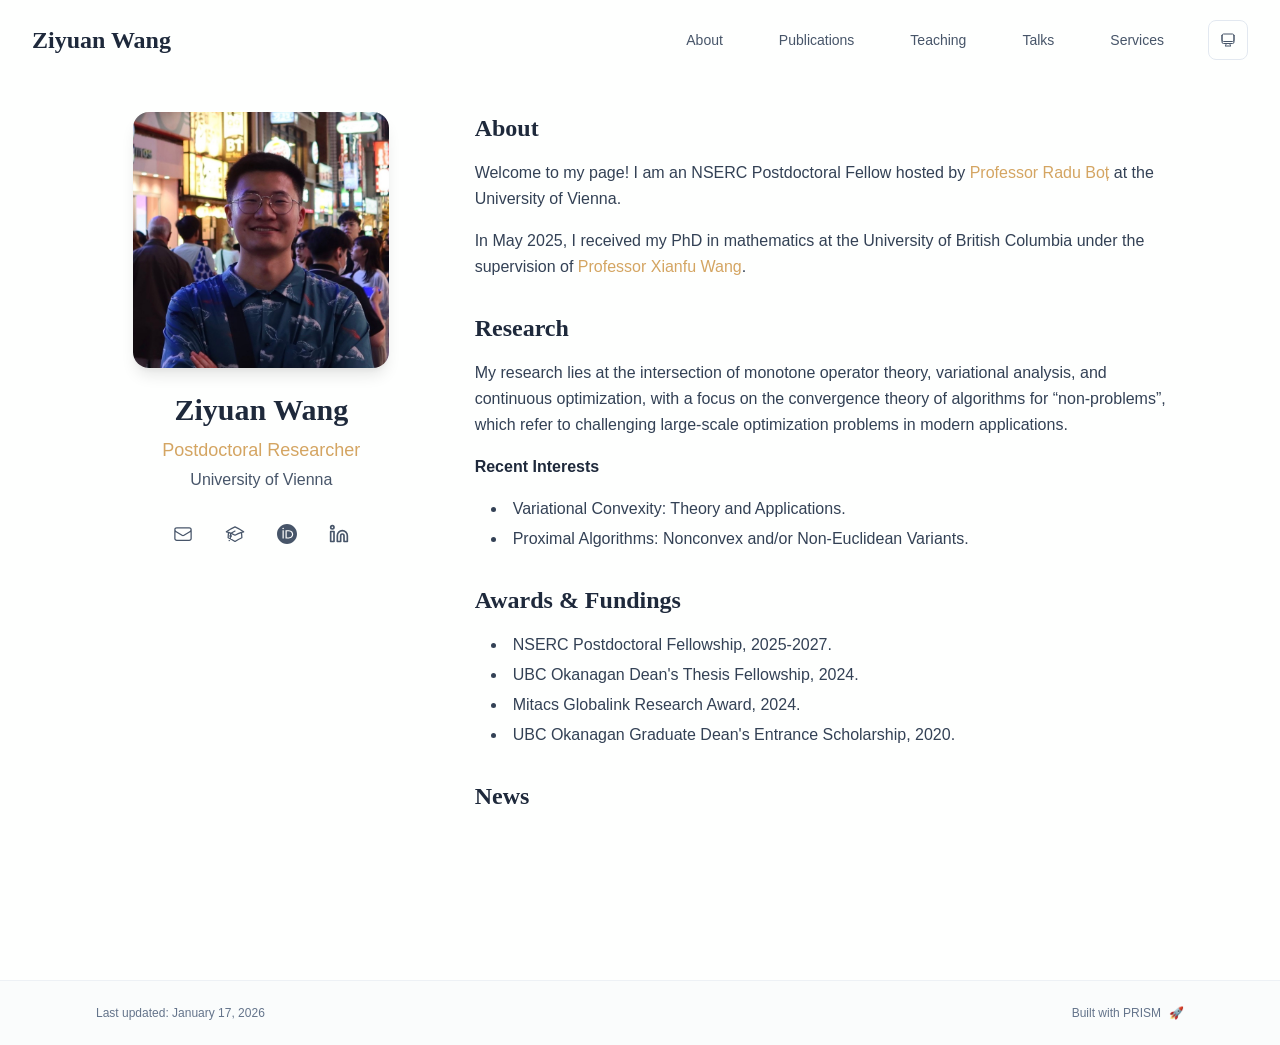
==== commit c8b42650: "new pubs and talks" ====
--- a/index.html
+++ b/index.html
@@ -25,11 +25,11 @@
 <p class="mb-4 last:mb-0">In May 2025, I received my PhD in mathematics at the University of British Columbia under the supervision of <a href="https://cmps.ok.ubc.ca/about/contact/shawn-xianfu-wang/" node="[object Object]" target="_blank" rel="noopener noreferrer" class="text-accent font-medium transition-all duration-200 rounded hover:bg-accent/10 hover:shadow-sm">Professor Xianfu Wang</a>.</p></div></section><section style="opacity:0;transform:translateY(20px)"><h2 class="text-2xl font-serif font-bold text-primary mb-4">Research</h2><div class="text-neutral-700 dark:text-neutral-600 leading-relaxed"><p class="mb-4 last:mb-0">My research lies at the intersection of monotone operator theory, variational analysis, and continuous optimization, with a focus on the convergence theory of algorithms for “non-problems”, which refer to challenging large-scale optimization problems in modern applications.</p>
 <p class="mb-4 last:mb-0"><strong class="font-semibold text-primary">Recent Interests</strong></p>
 <ul class="list-disc list-inside mb-4 space-y-1 ml-4">
-<li class="mb-1">Variational Convexity: Theory and Applications</li>
-<li class="mb-1">Proximal Algorithms: Nonconvex and/or Non-Euclidean Variants</li>
+<li class="mb-1">Variational Convexity: Theory and Applications.</li>
+<li class="mb-1">Proximal Algorithms: Nonconvex and/or Non-Euclidean Variants.</li>
 </ul></div></section><section style="opacity:0;transform:translateY(20px)"><h2 class="text-2xl font-serif font-bold text-primary mb-4">Awards &amp; Fundings</h2><div class="text-neutral-700 dark:text-neutral-600 leading-relaxed"><ul class="list-disc list-inside mb-4 space-y-1 ml-4">
 <li class="mb-1">NSERC Postdoctoral Fellowship, 2025-2027.</li>
 <li class="mb-1">UBC Okanagan Dean&#x27;s Thesis Fellowship, 2024.</li>
 <li class="mb-1">Mitacs Globalink Research Award, 2024.</li>
 <li class="mb-1">UBC Okanagan Graduate Dean&#x27;s Entrance Scholarship, 2020.</li>
-</ul></div></section><section style="opacity:0;transform:translateY(20px)"><h2 class="text-2xl font-serif font-bold text-primary mb-4">News</h2><div class="space-y-3"><div class="flex items-start space-x-3"><span class="text-xs text-neutral-500 mt-1 w-16 flex-shrink-0">2025-09</span><p class="text-sm text-neutral-700">Starting my postdoc at the University of Vienna</p></div></div></section></section></div></div></div><!--$--><!--/$--><!--$--><!--/$--></main><footer class="border-t border-neutral-200/50 bg-neutral-50/50 dark:bg-neutral-900/50 dark:border-neutral-700/50"><div class="max-w-6xl mx-auto px-4 sm:px-6 lg:px-8 py-6"><div class="flex flex-col sm:flex-row justify-between items-center gap-2"><p class="text-xs text-neutral-500">Last updated: <!-- -->January 17, 2026</p><p class="text-xs text-neutral-500 flex items-center"><a href="https://github.com/xyjoey/PRISM" target="_blank" rel="noopener noreferrer">Built with PRISM</a><span class="ml-2">🚀</span></p></div></div></footer></div><script src="/_next/static/chunks/webpack-679b75d1c4c2027c.js" async=""></script><script>(self.__next_f=self.__next_f||[]).push([0])</script><script>self.__next_f.push([1,"1:\"$Sreact.fragment\"\n2:I[3719,[\"17\",\"static/chunks/17-9c04c9413a9f9f1f.js\",\"874\",\"static/chunks/874-6cc630662f3664af.js\",\"862\",\"static/chunks/862-15038af301665bb3.js\",\"177\",\"static/chunks/app/layout-aedb9b777c884f7d.js\"],\"ThemeProvider\"]\n3:I[768,[\"17\",\"static/chunks/17-9c04c9413a9f9f1f.js\",\"874\",\"static/chunks/874-6cc630662f3664af.js\",\"862\",\"static/chunks/862-15038af301665bb3.js\",\"177\",\"static/chunks/app/layout-aedb9b777c884f7d.js\"],\"default\"]\n4:I[7555,[],\"\"]\n5:I[1295,[],\"\"]\n6:I[2548,[\"17\",\"static/chunks/17-9c04c9413a9f9f1f.js\",\"874\",\"static/chunks/874-6cc630662f3664af.js\",\"862\",\"static/chunks/862-15038af301665bb3.js\",\"177\",\"static/chunks/app/layout-aedb9b777c884f7d.js\"],\"default\"]\n7:I[7437,[\"17\",\"static/chunks/17-9c04c9413a9f9f1f.js\",\"178\",\"static/chunks/178-595a94b9af1e67b5.js\",\"874\",\"static/chunks/874-6cc630662f3664af.js\",\"748\",\"static/chunks/748-b0753eeaf12cb586.js\",\"974\",\"static/chunks/app/page-9ca80a957c850b8d.js\"],\"default\"]\n8:I[9507,[\"17\",\"static/chunks/17-9c04c9413a9f9f1f.js\",\"178\",\"static/chunks/178-595a94b9af1e67b5.js\",\"874\",\"static/chunks/874-6cc630662f3664af.js\",\"748\",\"static/chunks/748-b0753eeaf12cb586.js\",\"974\",\"static/chunks/app/page-9ca80a957c850b8d.js\"],\"default\"]\n9:I[1990,[\"17\",\"static/chunks/17-9c04c9413a9f9f1f.js\",\"178\",\"static/chunks/178-595a94b9af1e67b5.js\",\"874\",\"static/chunks/874-6cc630662f3664af.js\",\"748\",\"static/chunks/748-b0753eeaf12cb586.js\",\"974\",\"static/chunks/app/page-9ca80a957c850b8d.js\"],\"default\"]\na:I[9665,[],\"MetadataBoundary\"]\nc:I[9665,[],\"OutletBoundary\"]\nf:I[4911,[],\"AsyncMetadataOutlet\"]\n11:I[9665,[],\"ViewportBoundary\"]\n13:I[6614,[],\"\"]\n:HL[\"/_next/static/css/92b53c90e215dddf.css\",\"style\"]\n"])</script><script>self.__next_f.push([1,"0:{\"P\":null,\"b\":\"O_scCShEfCf_k-nVQ3S2v\",\"p\":\"\",\"c\":[\"\",\"\"],\"i\":false,\"f\":[[[\"\",{\"children\":[\"__PAGE__\",{}]},\"$undefined\",\"$undefined\",true],[\"\",[\"$\",\"$1\",\"c\",{\"children\":[[[\"$\",\"link\",\"0\",{\"rel\":\"stylesheet\",\"href\":\"/_next/static/css/92b53c90e215dddf.css\",\"precedence\":\"next\",\"crossOrigin\":\"$undefined\",\"nonce\":\"$undefined\"}]],[\"$\",\"html\",null,{\"lang\":\"en\",\"className\":\"scroll-smooth\",\"suppressHydrationWarning\":true,\"children\":[[\"$\",\"head\",null,{\"children\":[[\"$\",\"link\",null,{\"rel\":\"icon\",\"href\":\"$undefined\",\"type\":\"image/svg+xml\"}],[\"$\",\"link\",null,{\"rel\":\"dns-prefetch\",\"href\":\"https://google-fonts.jialeliu.com\"}],[\"$\",\"link\",null,{\"rel\":\"preconnect\",\"href\":\"https://google-fonts.jialeliu.com\",\"crossOrigin\":\"\"}],[\"$\",\"link\",null,{\"rel\":\"preload\",\"as\":\"style\",\"href\":\"https://google-fonts.jialeliu.com/css2?family=Inter:wght@300;400;500;600;700\u0026family=Crimson+Text:ital,wght@0,400;0,600;1,400\u0026display=swap\"}],[\"$\",\"link\",null,{\"rel\":\"stylesheet\",\"id\":\"gfonts-css\",\"href\":\"https://google-fonts.jialeliu.com/css2?family=Inter:wght@300;400;500;600;700\u0026family=Crimson+Text:ital,wght@0,400;0,600;1,400\u0026display=swap\",\"media\":\"print\"}],[\"$\",\"script\",null,{\"dangerouslySetInnerHTML\":{\"__html\":\"\\n              (function(){\\n                var l = document.getElementById('gfonts-css');\\n                if (!l) return;\\n                if (l.media !== 'all') {\\n                  l.addEventListener('load', function(){ try { l.media = 'all'; } catch(e){} });\\n                }\\n              })();\\n            \"}}],[\"$\",\"noscript\",null,{\"children\":[\"$\",\"link\",null,{\"rel\":\"stylesheet\",\"href\":\"https://google-fonts.jialeliu.com/css2?family=Inter:wght@300;400;500;600;700\u0026family=Crimson+Text:ital,wght@0,400;0,600;1,400\u0026display=swap\"}]}],[\"$\",\"script\",null,{\"dangerouslySetInnerHTML\":{\"__html\":\"\\n              try {\\n                const theme = localStorage.getItem('theme-storage');\\n                const parsed = theme ? JSON.parse(theme) : null;\\n                const setting = parsed?.state?.theme || 'system';\\n                const prefersDark = typeof window !== 'undefined' \u0026\u0026 window.matchMedia \u0026\u0026 window.matchMedia('(prefers-color-scheme: dark)').matches;\\n                const effective = setting === 'dark' ? 'dark' : (setting === 'light' ? 'light' : (prefersDark ? 'dark' : 'light'));\\n                var root = document.documentElement;\\n                root.classList.add(effective);\\n                root.setAttribute('data-theme', effective);\\n              } catch (e) {\\n                var root = document.documentElement;\\n                root.classList.add('light');\\n                root.setAttribute('data-theme', 'light');\\n              }\\n            \"}}]]}],[\"$\",\"body\",null,{\"className\":\"font-sans antialiased\",\"children\":[\"$\",\"$L2\",null,{\"children\":[[\"$\",\"$L3\",null,{\"items\":[{\"title\":\"About\",\"type\":\"page\",\"target\":\"about\",\"href\":\"/\"},{\"title\":\"Publications\",\"type\":\"page\",\"target\":\"publications\",\"href\":\"/publications\"},{\"title\":\"Teaching\",\"type\":\"page\",\"target\":\"teaching\",\"href\":\"/teaching\"},{\"title\":\"Talks\",\"type\":\"page\",\"target\":\"talks\",\"href\":\"/talks\"},{\"title\":\"Services\",\"type\":\"page\",\"target\":\"services\",\"href\":\"/services\"}],\"siteTitle\":\"Ziyuan Wang\",\"enableOnePageMode\":false}],[\"$\",\"main\",null,{\"className\":\"min-h-screen pt-16 lg:pt-20\",\"children\":[\"$\",\"$L4\",null,{\"parallelRouterKey\":\"children\",\"error\":\"$undefined\",\"errorStyles\":\"$undefined\",\"errorScripts\":\"$undefined\",\"template\":[\"$\",\"$L5\",null,{}],\"templateStyles\":\"$undefined\",\"templateScripts\":\"$undefined\",\"notFound\":[[[\"$\",\"title\",null,{\"children\":\"404: This page could not be found.\"}],[\"$\",\"div\",null,{\"style\":{\"fontFamily\":\"system-ui,\\\"Segoe UI\\\",Roboto,Helvetica,Arial,sans-serif,\\\"Apple Color Emoji\\\",\\\"Segoe UI Emoji\\\"\",\"height\":\"100vh\",\"textAlign\":\"center\",\"display\":\"flex\",\"flexDirection\":\"column\",\"alignItems\":\"center\",\"justifyContent\":\"center\"},\"children\":[\"$\",\"div\",null,{\"children\":[[\"$\",\"style\",null,{\"dangerouslySetInnerHTML\":{\"__html\":\"body{color:#000;background:#fff;margin:0}.next-error-h1{border-right:1px solid rgba(0,0,0,.3)}@media (prefers-color-scheme:dark){body{color:#fff;background:#000}.next-error-h1{border-right:1px solid rgba(255,255,255,.3)}}\"}}],[\"$\",\"h1\",null,{\"className\":\"next-error-h1\",\"style\":{\"display\":\"inline-block\",\"margin\":\"0 20px 0 0\",\"padding\":\"0 23px 0 0\",\"fontSize\":24,\"fontWeight\":500,\"verticalAlign\":\"top\",\"lineHeight\":\"49px\"},\"children\":404}],[\"$\",\"div\",null,{\"style\":{\"display\":\"inline-block\"},\"children\":[\"$\",\"h2\",null,{\"style\":{\"fontSize\":14,\"fontWeight\":400,\"lineHeight\":\"49px\",\"margin\":0},\"children\":\"This page could not be found.\"}]}]]}]}]],[]],\"forbidden\":\"$undefined\",\"unauthorized\":\"$undefined\"}]}],[\"$\",\"$L6\",null,{\"lastUpdated\":\"January 17, 2026\"}]]}]}]]}]]}],{\"children\":[\"__PAGE__\",[\"$\",\"$1\",\"c\",{\"children\":[[\"$\",\"div\",null,{\"className\":\"max-w-6xl mx-auto px-4 sm:px-6 lg:px-8 py-8 bg-background min-h-screen\",\"children\":[\"$\",\"div\",null,{\"className\":\"grid grid-cols-1 lg:grid-cols-3 gap-12\",\"children\":[[\"$\",\"div\",null,{\"className\":\"lg:col-span-1\",\"children\":[\"$\",\"$L7\",null,{\"author\":{\"name\":\"Ziyuan Wang\",\"title\":\"Postdoctoral Researcher\",\"institution\":\"University of Vienna\",\"avatar\":\"/bio.jpg\"},\"social\":{\"email\":\"ziyuan.wang96@outlook.com\",\"google_scholar\":\"https://scholar.google.ca/citations?user=2fqE3-cAAAAJ\u0026hl=en\",\"orcid\":\"https://orcid.org/0000-0001-6111-9425\",\"linkedin\":\"https://www.linkedin.com/in/ziyuan-wang-8b96aa1b9/\"},\"features\":{\"enable_likes\":false,\"enable_one_page_mode\":false},\"researchInterests\":\"$undefined\"}]}],[\"$\",\"div\",null,{\"className\":\"lg:col-span-2 space-y-8\",\"children\":[[\"$\",\"section\",\"about\",{\"id\":\"about\",\"className\":\"scroll-mt-24 space-y-8\",\"children\":[[[\"$\",\"$L8\",\"about\",{\"content\":\"Welcome to my page! I am an NSERC Postdoctoral Fellow hosted by [Professor Radu Boț](https://www.mat.univie.ac.at/~rabot/index.html) at the University of Vienna.\\n\\nIn May 2025, I received my PhD in mathematics at the University of British Columbia under the supervision of [Professor Xianfu Wang](https://cmps.ok.ubc.ca/about/contact/shawn-xianfu-wang/). \\n\\n\",\"title\":\"About\"}],[\"$\",\"$L8\",\"research\",{\"content\":\"My research lies at the intersection of monotone operator theory, variational analysis, and continuous optimization, with a focus on the convergence theory of algorithms for “non-problems”, which refer to challenging large-scale optimization problems in modern applications.\\n\\n**Recent Interests**\\n- Variational Convexity: Theory and Applications\\n- Proximal Algorithms: Nonconvex and/or Non-Euclidean Variants\",\"title\":\"Research\"}],[\"$\",\"$L8\",\"awards\",{\"content\":\"- NSERC Postdoctoral Fellowship, 2025-2027.\\n- UBC Okanagan Dean's Thesis Fellowship, 2024.\\n- Mitacs Globalink Research Award, 2024.\\n- UBC Okanagan Graduate Dean's Entrance Scholarship, 2020.\",\"title\":\"Awards \u0026 Fundings\"}],[\"$\",\"$L9\",\"news\",{\"items\":[{\"date\":\"2025-09\",\"content\":\"Starting my postdoc at the University of Vienna\"}],\"title\":\"News\"}]],false,false,false]}]]}]]}]}],[\"$\",\"$La\",null,{\"children\":\"$Lb\"}],null,[\"$\",\"$Lc\",null,{\"children\":[\"$Ld\",\"$Le\",[\"$\",\"$Lf\",null,{\"promise\":\"$@10\"}]]}]]}],{},null,false]},null,false],[\"$\",\"$1\",\"h\",{\"children\":[null,[\"$\",\"$1\",\"PT7yaGrrajVn8UhxWmIhp\",{\"children\":[[\"$\",\"$L11\",null,{\"children\":\"$L12\"}],null]}],null]}],false]],\"m\":\"$undefined\",\"G\":[\"$13\",\"$undefined\"],\"s\":false,\"S\":true}\n"])</script><script>self.__next_f.push([1,"14:\"$Sreact.suspense\"\n15:I[4911,[],\"AsyncMetadata\"]\nb:[\"$\",\"$14\",null,{\"fallback\":null,\"children\":[\"$\",\"$L15\",null,{\"promise\":\"$@16\"}]}]\n"])</script><script>self.__next_f.push([1,"e:null\n"])</script><script>self.__next_f.push([1,"12:[[\"$\",\"meta\",\"0\",{\"charSet\":\"utf-8\"}],[\"$\",\"meta\",\"1\",{\"name\":\"viewport\",\"content\":\"width=device-width, initial-scale=1\"}]]\nd:null\n"])</script><script>self.__next_f.push([1,"16:{\"metadata\":[[\"$\",\"title\",\"0\",{\"children\":\"Ziyuan Wang\"}],[\"$\",\"meta\",\"1\",{\"name\":\"description\",\"content\":\"PhD student at the University of Example.\"}],[\"$\",\"meta\",\"2\",{\"name\":\"author\",\"content\":\"Ziyuan Wang\"}],[\"$\",\"meta\",\"3\",{\"name\":\"keywords\",\"content\":\"Ziyuan Wang,PhD,Research,University of Vienna\"}],[\"$\",\"meta\",\"4\",{\"name\":\"creator\",\"content\":\"Ziyuan Wang\"}],[\"$\",\"meta\",\"5\",{\"name\":\"publisher\",\"content\":\"Ziyuan Wang\"}],[\"$\",\"meta\",\"6\",{\"property\":\"og:title\",\"content\":\"Ziyuan Wang\"}],[\"$\",\"meta\",\"7\",{\"property\":\"og:description\",\"content\":\"PhD student at the University of Example.\"}],[\"$\",\"meta\",\"8\",{\"property\":\"og:site_name\",\"content\":\"Ziyuan Wang's Academic Website\"}],[\"$\",\"meta\",\"9\",{\"property\":\"og:locale\",\"content\":\"en_US\"}],[\"$\",\"meta\",\"10\",{\"property\":\"og:type\",\"content\":\"website\"}],[\"$\",\"meta\",\"11\",{\"name\":\"twitter:card\",\"content\":\"summary\"}],[\"$\",\"meta\",\"12\",{\"name\":\"twitter:title\",\"content\":\"Ziyuan Wang\"}],[\"$\",\"meta\",\"13\",{\"name\":\"twitter:description\",\"content\":\"PhD student at the University of Example.\"}]],\"error\":null,\"digest\":\"$undefined\"}\n10:{\"metadata\":\"$16:metadata\",\"error\":null,\"digest\":\"$undefined\"}\n"])</script></body></html>+</ul></div></section><section style="opacity:0;transform:translateY(20px)"><h2 class="text-2xl font-serif font-bold text-primary mb-4">News</h2><div class="space-y-3"></div></section></section></div></div></div><!--$--><!--/$--><!--$--><!--/$--></main><footer class="border-t border-neutral-200/50 bg-neutral-50/50 dark:bg-neutral-900/50 dark:border-neutral-700/50"><div class="max-w-6xl mx-auto px-4 sm:px-6 lg:px-8 py-6"><div class="flex flex-col sm:flex-row justify-between items-center gap-2"><p class="text-xs text-neutral-500">Last updated: <!-- -->January 17, 2026</p><p class="text-xs text-neutral-500 flex items-center"><a href="https://github.com/xyjoey/PRISM" target="_blank" rel="noopener noreferrer">Built with PRISM</a><span class="ml-2">🚀</span></p></div></div></footer></div><script src="/_next/static/chunks/webpack-679b75d1c4c2027c.js" async=""></script><script>(self.__next_f=self.__next_f||[]).push([0])</script><script>self.__next_f.push([1,"1:\"$Sreact.fragment\"\n2:I[3719,[\"17\",\"static/chunks/17-9c04c9413a9f9f1f.js\",\"874\",\"static/chunks/874-6cc630662f3664af.js\",\"862\",\"static/chunks/862-15038af301665bb3.js\",\"177\",\"static/chunks/app/layout-aedb9b777c884f7d.js\"],\"ThemeProvider\"]\n3:I[768,[\"17\",\"static/chunks/17-9c04c9413a9f9f1f.js\",\"874\",\"static/chunks/874-6cc630662f3664af.js\",\"862\",\"static/chunks/862-15038af301665bb3.js\",\"177\",\"static/chunks/app/layout-aedb9b777c884f7d.js\"],\"default\"]\n4:I[7555,[],\"\"]\n5:I[1295,[],\"\"]\n6:I[2548,[\"17\",\"static/chunks/17-9c04c9413a9f9f1f.js\",\"874\",\"static/chunks/874-6cc630662f3664af.js\",\"862\",\"static/chunks/862-15038af301665bb3.js\",\"177\",\"static/chunks/app/layout-aedb9b777c884f7d.js\"],\"default\"]\n7:I[7437,[\"17\",\"static/chunks/17-9c04c9413a9f9f1f.js\",\"178\",\"static/chunks/178-595a94b9af1e67b5.js\",\"874\",\"static/chunks/874-6cc630662f3664af.js\",\"748\",\"static/chunks/748-b0753eeaf12cb586.js\",\"974\",\"static/chunks/app/page-9ca80a957c850b8d.js\"],\"default\"]\n8:I[9507,[\"17\",\"static/chunks/17-9c04c9413a9f9f1f.js\",\"178\",\"static/chunks/178-595a94b9af1e67b5.js\",\"874\",\"static/chunks/874-6cc630662f3664af.js\",\"748\",\"static/chunks/748-b0753eeaf12cb586.js\",\"974\",\"static/chunks/app/page-9ca80a957c850b8d.js\"],\"default\"]\n9:I[1990,[\"17\",\"static/chunks/17-9c04c9413a9f9f1f.js\",\"178\",\"static/chunks/178-595a94b9af1e67b5.js\",\"874\",\"static/chunks/874-6cc630662f3664af.js\",\"748\",\"static/chunks/748-b0753eeaf12cb586.js\",\"974\",\"static/chunks/app/page-9ca80a957c850b8d.js\"],\"default\"]\na:I[9665,[],\"MetadataBoundary\"]\nc:I[9665,[],\"OutletBoundary\"]\nf:I[4911,[],\"AsyncMetadataOutlet\"]\n11:I[9665,[],\"ViewportBoundary\"]\n13:I[6614,[],\"\"]\n:HL[\"/_next/static/css/92b53c90e215dddf.css\",\"style\"]\n"])</script><script>self.__next_f.push([1,"0:{\"P\":null,\"b\":\"ZrZSj_DstgNqwcHAXX9MY\",\"p\":\"\",\"c\":[\"\",\"\"],\"i\":false,\"f\":[[[\"\",{\"children\":[\"__PAGE__\",{}]},\"$undefined\",\"$undefined\",true],[\"\",[\"$\",\"$1\",\"c\",{\"children\":[[[\"$\",\"link\",\"0\",{\"rel\":\"stylesheet\",\"href\":\"/_next/static/css/92b53c90e215dddf.css\",\"precedence\":\"next\",\"crossOrigin\":\"$undefined\",\"nonce\":\"$undefined\"}]],[\"$\",\"html\",null,{\"lang\":\"en\",\"className\":\"scroll-smooth\",\"suppressHydrationWarning\":true,\"children\":[[\"$\",\"head\",null,{\"children\":[[\"$\",\"link\",null,{\"rel\":\"icon\",\"href\":\"$undefined\",\"type\":\"image/svg+xml\"}],[\"$\",\"link\",null,{\"rel\":\"dns-prefetch\",\"href\":\"https://google-fonts.jialeliu.com\"}],[\"$\",\"link\",null,{\"rel\":\"preconnect\",\"href\":\"https://google-fonts.jialeliu.com\",\"crossOrigin\":\"\"}],[\"$\",\"link\",null,{\"rel\":\"preload\",\"as\":\"style\",\"href\":\"https://google-fonts.jialeliu.com/css2?family=Inter:wght@300;400;500;600;700\u0026family=Crimson+Text:ital,wght@0,400;0,600;1,400\u0026display=swap\"}],[\"$\",\"link\",null,{\"rel\":\"stylesheet\",\"id\":\"gfonts-css\",\"href\":\"https://google-fonts.jialeliu.com/css2?family=Inter:wght@300;400;500;600;700\u0026family=Crimson+Text:ital,wght@0,400;0,600;1,400\u0026display=swap\",\"media\":\"print\"}],[\"$\",\"script\",null,{\"dangerouslySetInnerHTML\":{\"__html\":\"\\n              (function(){\\n                var l = document.getElementById('gfonts-css');\\n                if (!l) return;\\n                if (l.media !== 'all') {\\n                  l.addEventListener('load', function(){ try { l.media = 'all'; } catch(e){} });\\n                }\\n              })();\\n            \"}}],[\"$\",\"noscript\",null,{\"children\":[\"$\",\"link\",null,{\"rel\":\"stylesheet\",\"href\":\"https://google-fonts.jialeliu.com/css2?family=Inter:wght@300;400;500;600;700\u0026family=Crimson+Text:ital,wght@0,400;0,600;1,400\u0026display=swap\"}]}],[\"$\",\"script\",null,{\"dangerouslySetInnerHTML\":{\"__html\":\"\\n              try {\\n                const theme = localStorage.getItem('theme-storage');\\n                const parsed = theme ? JSON.parse(theme) : null;\\n                const setting = parsed?.state?.theme || 'system';\\n                const prefersDark = typeof window !== 'undefined' \u0026\u0026 window.matchMedia \u0026\u0026 window.matchMedia('(prefers-color-scheme: dark)').matches;\\n                const effective = setting === 'dark' ? 'dark' : (setting === 'light' ? 'light' : (prefersDark ? 'dark' : 'light'));\\n                var root = document.documentElement;\\n                root.classList.add(effective);\\n                root.setAttribute('data-theme', effective);\\n              } catch (e) {\\n                var root = document.documentElement;\\n                root.classList.add('light');\\n                root.setAttribute('data-theme', 'light');\\n              }\\n            \"}}]]}],[\"$\",\"body\",null,{\"className\":\"font-sans antialiased\",\"children\":[\"$\",\"$L2\",null,{\"children\":[[\"$\",\"$L3\",null,{\"items\":[{\"title\":\"About\",\"type\":\"page\",\"target\":\"about\",\"href\":\"/\"},{\"title\":\"Publications\",\"type\":\"page\",\"target\":\"publications\",\"href\":\"/publications\"},{\"title\":\"Teaching\",\"type\":\"page\",\"target\":\"teaching\",\"href\":\"/teaching\"},{\"title\":\"Talks\",\"type\":\"page\",\"target\":\"talks\",\"href\":\"/talks\"},{\"title\":\"Services\",\"type\":\"page\",\"target\":\"services\",\"href\":\"/services\"}],\"siteTitle\":\"Ziyuan Wang\",\"enableOnePageMode\":false}],[\"$\",\"main\",null,{\"className\":\"min-h-screen pt-16 lg:pt-20\",\"children\":[\"$\",\"$L4\",null,{\"parallelRouterKey\":\"children\",\"error\":\"$undefined\",\"errorStyles\":\"$undefined\",\"errorScripts\":\"$undefined\",\"template\":[\"$\",\"$L5\",null,{}],\"templateStyles\":\"$undefined\",\"templateScripts\":\"$undefined\",\"notFound\":[[[\"$\",\"title\",null,{\"children\":\"404: This page could not be found.\"}],[\"$\",\"div\",null,{\"style\":{\"fontFamily\":\"system-ui,\\\"Segoe UI\\\",Roboto,Helvetica,Arial,sans-serif,\\\"Apple Color Emoji\\\",\\\"Segoe UI Emoji\\\"\",\"height\":\"100vh\",\"textAlign\":\"center\",\"display\":\"flex\",\"flexDirection\":\"column\",\"alignItems\":\"center\",\"justifyContent\":\"center\"},\"children\":[\"$\",\"div\",null,{\"children\":[[\"$\",\"style\",null,{\"dangerouslySetInnerHTML\":{\"__html\":\"body{color:#000;background:#fff;margin:0}.next-error-h1{border-right:1px solid rgba(0,0,0,.3)}@media (prefers-color-scheme:dark){body{color:#fff;background:#000}.next-error-h1{border-right:1px solid rgba(255,255,255,.3)}}\"}}],[\"$\",\"h1\",null,{\"className\":\"next-error-h1\",\"style\":{\"display\":\"inline-block\",\"margin\":\"0 20px 0 0\",\"padding\":\"0 23px 0 0\",\"fontSize\":24,\"fontWeight\":500,\"verticalAlign\":\"top\",\"lineHeight\":\"49px\"},\"children\":404}],[\"$\",\"div\",null,{\"style\":{\"display\":\"inline-block\"},\"children\":[\"$\",\"h2\",null,{\"style\":{\"fontSize\":14,\"fontWeight\":400,\"lineHeight\":\"49px\",\"margin\":0},\"children\":\"This page could not be found.\"}]}]]}]}]],[]],\"forbidden\":\"$undefined\",\"unauthorized\":\"$undefined\"}]}],[\"$\",\"$L6\",null,{\"lastUpdated\":\"January 17, 2026\"}]]}]}]]}]]}],{\"children\":[\"__PAGE__\",[\"$\",\"$1\",\"c\",{\"children\":[[\"$\",\"div\",null,{\"className\":\"max-w-6xl mx-auto px-4 sm:px-6 lg:px-8 py-8 bg-background min-h-screen\",\"children\":[\"$\",\"div\",null,{\"className\":\"grid grid-cols-1 lg:grid-cols-3 gap-12\",\"children\":[[\"$\",\"div\",null,{\"className\":\"lg:col-span-1\",\"children\":[\"$\",\"$L7\",null,{\"author\":{\"name\":\"Ziyuan Wang\",\"title\":\"Postdoctoral Researcher\",\"institution\":\"University of Vienna\",\"avatar\":\"/bio.jpg\"},\"social\":{\"email\":\"ziyuan.wang96@outlook.com\",\"google_scholar\":\"https://scholar.google.ca/citations?user=2fqE3-cAAAAJ\u0026hl=en\",\"orcid\":\"https://orcid.org/0000-0001-6111-9425\",\"linkedin\":\"https://www.linkedin.com/in/ziyuan-wang-8b96aa1b9/\"},\"features\":{\"enable_likes\":false,\"enable_one_page_mode\":false},\"researchInterests\":\"$undefined\"}]}],[\"$\",\"div\",null,{\"className\":\"lg:col-span-2 space-y-8\",\"children\":[[\"$\",\"section\",\"about\",{\"id\":\"about\",\"className\":\"scroll-mt-24 space-y-8\",\"children\":[[[\"$\",\"$L8\",\"about\",{\"content\":\"Welcome to my page! I am an NSERC Postdoctoral Fellow hosted by [Professor Radu Boț](https://www.mat.univie.ac.at/~rabot/index.html) at the University of Vienna.\\n\\nIn May 2025, I received my PhD in mathematics at the University of British Columbia under the supervision of [Professor Xianfu Wang](https://cmps.ok.ubc.ca/about/contact/shawn-xianfu-wang/). \\n\\n\",\"title\":\"About\"}],[\"$\",\"$L8\",\"research\",{\"content\":\"My research lies at the intersection of monotone operator theory, variational analysis, and continuous optimization, with a focus on the convergence theory of algorithms for “non-problems”, which refer to challenging large-scale optimization problems in modern applications.\\n\\n**Recent Interests**\\n- Variational Convexity: Theory and Applications.\\n- Proximal Algorithms: Nonconvex and/or Non-Euclidean Variants.\",\"title\":\"Research\"}],[\"$\",\"$L8\",\"awards\",{\"content\":\"- NSERC Postdoctoral Fellowship, 2025-2027.\\n- UBC Okanagan Dean's Thesis Fellowship, 2024.\\n- Mitacs Globalink Research Award, 2024.\\n- UBC Okanagan Graduate Dean's Entrance Scholarship, 2020.\",\"title\":\"Awards \u0026 Fundings\"}],[\"$\",\"$L9\",\"news\",{\"items\":[],\"title\":\"News\"}]],false,false,false]}]]}]]}]}],[\"$\",\"$La\",null,{\"children\":\"$Lb\"}],null,[\"$\",\"$Lc\",null,{\"children\":[\"$Ld\",\"$Le\",[\"$\",\"$Lf\",null,{\"promise\":\"$@10\"}]]}]]}],{},null,false]},null,false],[\"$\",\"$1\",\"h\",{\"children\":[null,[\"$\",\"$1\",\"zztn9-PSuIAmc9Gxf0-t8\",{\"children\":[[\"$\",\"$L11\",null,{\"children\":\"$L12\"}],null]}],null]}],false]],\"m\":\"$undefined\",\"G\":[\"$13\",\"$undefined\"],\"s\":false,\"S\":true}\n"])</script><script>self.__next_f.push([1,"14:\"$Sreact.suspense\"\n15:I[4911,[],\"AsyncMetadata\"]\nb:[\"$\",\"$14\",null,{\"fallback\":null,\"children\":[\"$\",\"$L15\",null,{\"promise\":\"$@16\"}]}]\n"])</script><script>self.__next_f.push([1,"e:null\n"])</script><script>self.__next_f.push([1,"12:[[\"$\",\"meta\",\"0\",{\"charSet\":\"utf-8\"}],[\"$\",\"meta\",\"1\",{\"name\":\"viewport\",\"content\":\"width=device-width, initial-scale=1\"}]]\nd:null\n"])</script><script>self.__next_f.push([1,"16:{\"metadata\":[[\"$\",\"title\",\"0\",{\"children\":\"Ziyuan Wang\"}],[\"$\",\"meta\",\"1\",{\"name\":\"description\",\"content\":\"PhD student at the University of Example.\"}],[\"$\",\"meta\",\"2\",{\"name\":\"author\",\"content\":\"Ziyuan Wang\"}],[\"$\",\"meta\",\"3\",{\"name\":\"keywords\",\"content\":\"Ziyuan Wang,PhD,Research,University of Vienna\"}],[\"$\",\"meta\",\"4\",{\"name\":\"creator\",\"content\":\"Ziyuan Wang\"}],[\"$\",\"meta\",\"5\",{\"name\":\"publisher\",\"content\":\"Ziyuan Wang\"}],[\"$\",\"meta\",\"6\",{\"property\":\"og:title\",\"content\":\"Ziyuan Wang\"}],[\"$\",\"meta\",\"7\",{\"property\":\"og:description\",\"content\":\"PhD student at the University of Example.\"}],[\"$\",\"meta\",\"8\",{\"property\":\"og:site_name\",\"content\":\"Ziyuan Wang's Academic Website\"}],[\"$\",\"meta\",\"9\",{\"property\":\"og:locale\",\"content\":\"en_US\"}],[\"$\",\"meta\",\"10\",{\"property\":\"og:type\",\"content\":\"website\"}],[\"$\",\"meta\",\"11\",{\"name\":\"twitter:card\",\"content\":\"summary\"}],[\"$\",\"meta\",\"12\",{\"name\":\"twitter:title\",\"content\":\"Ziyuan Wang\"}],[\"$\",\"meta\",\"13\",{\"name\":\"twitter:description\",\"content\":\"PhD student at the University of Example.\"}]],\"error\":null,\"digest\":\"$undefined\"}\n10:{\"metadata\":\"$16:metadata\",\"error\":null,\"digest\":\"$undefined\"}\n"])</script></body></html>
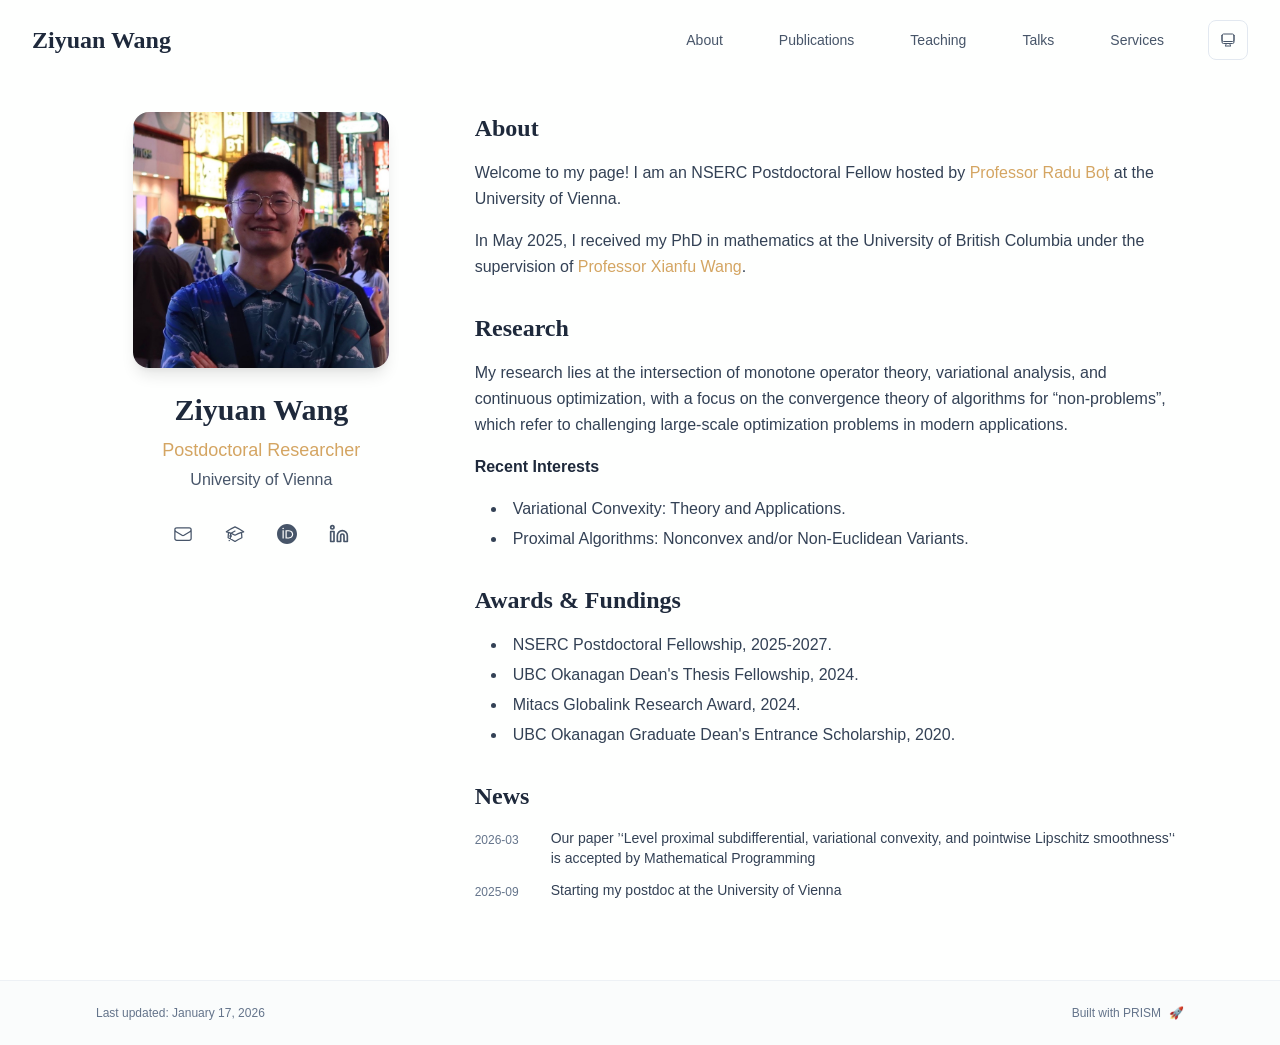
==== commit aab14ba6: "fixed minor issue" ====
--- a/index.html
+++ b/index.html
@@ -32,4 +32,4 @@
 <li class="mb-1">UBC Okanagan Dean&#x27;s Thesis Fellowship, 2024.</li>
 <li class="mb-1">Mitacs Globalink Research Award, 2024.</li>
 <li class="mb-1">UBC Okanagan Graduate Dean&#x27;s Entrance Scholarship, 2020.</li>
-</ul></div></section><section style="opacity:0;transform:translateY(20px)"><h2 class="text-2xl font-serif font-bold text-primary mb-4">News</h2><div class="space-y-3"></div></section></section></div></div></div><!--$--><!--/$--><!--$--><!--/$--></main><footer class="border-t border-neutral-200/50 bg-neutral-50/50 dark:bg-neutral-900/50 dark:border-neutral-700/50"><div class="max-w-6xl mx-auto px-4 sm:px-6 lg:px-8 py-6"><div class="flex flex-col sm:flex-row justify-between items-center gap-2"><p class="text-xs text-neutral-500">Last updated: <!-- -->January 17, 2026</p><p class="text-xs text-neutral-500 flex items-center"><a href="https://github.com/xyjoey/PRISM" target="_blank" rel="noopener noreferrer">Built with PRISM</a><span class="ml-2">🚀</span></p></div></div></footer></div><script src="/_next/static/chunks/webpack-679b75d1c4c2027c.js" async=""></script><script>(self.__next_f=self.__next_f||[]).push([0])</script><script>self.__next_f.push([1,"1:\"$Sreact.fragment\"\n2:I[3719,[\"17\",\"static/chunks/17-9c04c9413a9f9f1f.js\",\"874\",\"static/chunks/874-6cc630662f3664af.js\",\"862\",\"static/chunks/862-15038af301665bb3.js\",\"177\",\"static/chunks/app/layout-aedb9b777c884f7d.js\"],\"ThemeProvider\"]\n3:I[768,[\"17\",\"static/chunks/17-9c04c9413a9f9f1f.js\",\"874\",\"static/chunks/874-6cc630662f3664af.js\",\"862\",\"static/chunks/862-15038af301665bb3.js\",\"177\",\"static/chunks/app/layout-aedb9b777c884f7d.js\"],\"default\"]\n4:I[7555,[],\"\"]\n5:I[1295,[],\"\"]\n6:I[2548,[\"17\",\"static/chunks/17-9c04c9413a9f9f1f.js\",\"874\",\"static/chunks/874-6cc630662f3664af.js\",\"862\",\"static/chunks/862-15038af301665bb3.js\",\"177\",\"static/chunks/app/layout-aedb9b777c884f7d.js\"],\"default\"]\n7:I[7437,[\"17\",\"static/chunks/17-9c04c9413a9f9f1f.js\",\"178\",\"static/chunks/178-595a94b9af1e67b5.js\",\"874\",\"static/chunks/874-6cc630662f3664af.js\",\"748\",\"static/chunks/748-b0753eeaf12cb586.js\",\"974\",\"static/chunks/app/page-9ca80a957c850b8d.js\"],\"default\"]\n8:I[9507,[\"17\",\"static/chunks/17-9c04c9413a9f9f1f.js\",\"178\",\"static/chunks/178-595a94b9af1e67b5.js\",\"874\",\"static/chunks/874-6cc630662f3664af.js\",\"748\",\"static/chunks/748-b0753eeaf12cb586.js\",\"974\",\"static/chunks/app/page-9ca80a957c850b8d.js\"],\"default\"]\n9:I[1990,[\"17\",\"static/chunks/17-9c04c9413a9f9f1f.js\",\"178\",\"static/chunks/178-595a94b9af1e67b5.js\",\"874\",\"static/chunks/874-6cc630662f3664af.js\",\"748\",\"static/chunks/748-b0753eeaf12cb586.js\",\"974\",\"static/chunks/app/page-9ca80a957c850b8d.js\"],\"default\"]\na:I[9665,[],\"MetadataBoundary\"]\nc:I[9665,[],\"OutletBoundary\"]\nf:I[4911,[],\"AsyncMetadataOutlet\"]\n11:I[9665,[],\"ViewportBoundary\"]\n13:I[6614,[],\"\"]\n:HL[\"/_next/static/css/92b53c90e215dddf.css\",\"style\"]\n"])</script><script>self.__next_f.push([1,"0:{\"P\":null,\"b\":\"ZrZSj_DstgNqwcHAXX9MY\",\"p\":\"\",\"c\":[\"\",\"\"],\"i\":false,\"f\":[[[\"\",{\"children\":[\"__PAGE__\",{}]},\"$undefined\",\"$undefined\",true],[\"\",[\"$\",\"$1\",\"c\",{\"children\":[[[\"$\",\"link\",\"0\",{\"rel\":\"stylesheet\",\"href\":\"/_next/static/css/92b53c90e215dddf.css\",\"precedence\":\"next\",\"crossOrigin\":\"$undefined\",\"nonce\":\"$undefined\"}]],[\"$\",\"html\",null,{\"lang\":\"en\",\"className\":\"scroll-smooth\",\"suppressHydrationWarning\":true,\"children\":[[\"$\",\"head\",null,{\"children\":[[\"$\",\"link\",null,{\"rel\":\"icon\",\"href\":\"$undefined\",\"type\":\"image/svg+xml\"}],[\"$\",\"link\",null,{\"rel\":\"dns-prefetch\",\"href\":\"https://google-fonts.jialeliu.com\"}],[\"$\",\"link\",null,{\"rel\":\"preconnect\",\"href\":\"https://google-fonts.jialeliu.com\",\"crossOrigin\":\"\"}],[\"$\",\"link\",null,{\"rel\":\"preload\",\"as\":\"style\",\"href\":\"https://google-fonts.jialeliu.com/css2?family=Inter:wght@300;400;500;600;700\u0026family=Crimson+Text:ital,wght@0,400;0,600;1,400\u0026display=swap\"}],[\"$\",\"link\",null,{\"rel\":\"stylesheet\",\"id\":\"gfonts-css\",\"href\":\"https://google-fonts.jialeliu.com/css2?family=Inter:wght@300;400;500;600;700\u0026family=Crimson+Text:ital,wght@0,400;0,600;1,400\u0026display=swap\",\"media\":\"print\"}],[\"$\",\"script\",null,{\"dangerouslySetInnerHTML\":{\"__html\":\"\\n              (function(){\\n                var l = document.getElementById('gfonts-css');\\n                if (!l) return;\\n                if (l.media !== 'all') {\\n                  l.addEventListener('load', function(){ try { l.media = 'all'; } catch(e){} });\\n                }\\n              })();\\n            \"}}],[\"$\",\"noscript\",null,{\"children\":[\"$\",\"link\",null,{\"rel\":\"stylesheet\",\"href\":\"https://google-fonts.jialeliu.com/css2?family=Inter:wght@300;400;500;600;700\u0026family=Crimson+Text:ital,wght@0,400;0,600;1,400\u0026display=swap\"}]}],[\"$\",\"script\",null,{\"dangerouslySetInnerHTML\":{\"__html\":\"\\n              try {\\n                const theme = localStorage.getItem('theme-storage');\\n                const parsed = theme ? JSON.parse(theme) : null;\\n                const setting = parsed?.state?.theme || 'system';\\n                const prefersDark = typeof window !== 'undefined' \u0026\u0026 window.matchMedia \u0026\u0026 window.matchMedia('(prefers-color-scheme: dark)').matches;\\n                const effective = setting === 'dark' ? 'dark' : (setting === 'light' ? 'light' : (prefersDark ? 'dark' : 'light'));\\n                var root = document.documentElement;\\n                root.classList.add(effective);\\n                root.setAttribute('data-theme', effective);\\n              } catch (e) {\\n                var root = document.documentElement;\\n                root.classList.add('light');\\n                root.setAttribute('data-theme', 'light');\\n              }\\n            \"}}]]}],[\"$\",\"body\",null,{\"className\":\"font-sans antialiased\",\"children\":[\"$\",\"$L2\",null,{\"children\":[[\"$\",\"$L3\",null,{\"items\":[{\"title\":\"About\",\"type\":\"page\",\"target\":\"about\",\"href\":\"/\"},{\"title\":\"Publications\",\"type\":\"page\",\"target\":\"publications\",\"href\":\"/publications\"},{\"title\":\"Teaching\",\"type\":\"page\",\"target\":\"teaching\",\"href\":\"/teaching\"},{\"title\":\"Talks\",\"type\":\"page\",\"target\":\"talks\",\"href\":\"/talks\"},{\"title\":\"Services\",\"type\":\"page\",\"target\":\"services\",\"href\":\"/services\"}],\"siteTitle\":\"Ziyuan Wang\",\"enableOnePageMode\":false}],[\"$\",\"main\",null,{\"className\":\"min-h-screen pt-16 lg:pt-20\",\"children\":[\"$\",\"$L4\",null,{\"parallelRouterKey\":\"children\",\"error\":\"$undefined\",\"errorStyles\":\"$undefined\",\"errorScripts\":\"$undefined\",\"template\":[\"$\",\"$L5\",null,{}],\"templateStyles\":\"$undefined\",\"templateScripts\":\"$undefined\",\"notFound\":[[[\"$\",\"title\",null,{\"children\":\"404: This page could not be found.\"}],[\"$\",\"div\",null,{\"style\":{\"fontFamily\":\"system-ui,\\\"Segoe UI\\\",Roboto,Helvetica,Arial,sans-serif,\\\"Apple Color Emoji\\\",\\\"Segoe UI Emoji\\\"\",\"height\":\"100vh\",\"textAlign\":\"center\",\"display\":\"flex\",\"flexDirection\":\"column\",\"alignItems\":\"center\",\"justifyContent\":\"center\"},\"children\":[\"$\",\"div\",null,{\"children\":[[\"$\",\"style\",null,{\"dangerouslySetInnerHTML\":{\"__html\":\"body{color:#000;background:#fff;margin:0}.next-error-h1{border-right:1px solid rgba(0,0,0,.3)}@media (prefers-color-scheme:dark){body{color:#fff;background:#000}.next-error-h1{border-right:1px solid rgba(255,255,255,.3)}}\"}}],[\"$\",\"h1\",null,{\"className\":\"next-error-h1\",\"style\":{\"display\":\"inline-block\",\"margin\":\"0 20px 0 0\",\"padding\":\"0 23px 0 0\",\"fontSize\":24,\"fontWeight\":500,\"verticalAlign\":\"top\",\"lineHeight\":\"49px\"},\"children\":404}],[\"$\",\"div\",null,{\"style\":{\"display\":\"inline-block\"},\"children\":[\"$\",\"h2\",null,{\"style\":{\"fontSize\":14,\"fontWeight\":400,\"lineHeight\":\"49px\",\"margin\":0},\"children\":\"This page could not be found.\"}]}]]}]}]],[]],\"forbidden\":\"$undefined\",\"unauthorized\":\"$undefined\"}]}],[\"$\",\"$L6\",null,{\"lastUpdated\":\"January 17, 2026\"}]]}]}]]}]]}],{\"children\":[\"__PAGE__\",[\"$\",\"$1\",\"c\",{\"children\":[[\"$\",\"div\",null,{\"className\":\"max-w-6xl mx-auto px-4 sm:px-6 lg:px-8 py-8 bg-background min-h-screen\",\"children\":[\"$\",\"div\",null,{\"className\":\"grid grid-cols-1 lg:grid-cols-3 gap-12\",\"children\":[[\"$\",\"div\",null,{\"className\":\"lg:col-span-1\",\"children\":[\"$\",\"$L7\",null,{\"author\":{\"name\":\"Ziyuan Wang\",\"title\":\"Postdoctoral Researcher\",\"institution\":\"University of Vienna\",\"avatar\":\"/bio.jpg\"},\"social\":{\"email\":\"ziyuan.wang96@outlook.com\",\"google_scholar\":\"https://scholar.google.ca/citations?user=2fqE3-cAAAAJ\u0026hl=en\",\"orcid\":\"https://orcid.org/0000-0001-6111-9425\",\"linkedin\":\"https://www.linkedin.com/in/ziyuan-wang-8b96aa1b9/\"},\"features\":{\"enable_likes\":false,\"enable_one_page_mode\":false},\"researchInterests\":\"$undefined\"}]}],[\"$\",\"div\",null,{\"className\":\"lg:col-span-2 space-y-8\",\"children\":[[\"$\",\"section\",\"about\",{\"id\":\"about\",\"className\":\"scroll-mt-24 space-y-8\",\"children\":[[[\"$\",\"$L8\",\"about\",{\"content\":\"Welcome to my page! I am an NSERC Postdoctoral Fellow hosted by [Professor Radu Boț](https://www.mat.univie.ac.at/~rabot/index.html) at the University of Vienna.\\n\\nIn May 2025, I received my PhD in mathematics at the University of British Columbia under the supervision of [Professor Xianfu Wang](https://cmps.ok.ubc.ca/about/contact/shawn-xianfu-wang/). \\n\\n\",\"title\":\"About\"}],[\"$\",\"$L8\",\"research\",{\"content\":\"My research lies at the intersection of monotone operator theory, variational analysis, and continuous optimization, with a focus on the convergence theory of algorithms for “non-problems”, which refer to challenging large-scale optimization problems in modern applications.\\n\\n**Recent Interests**\\n- Variational Convexity: Theory and Applications.\\n- Proximal Algorithms: Nonconvex and/or Non-Euclidean Variants.\",\"title\":\"Research\"}],[\"$\",\"$L8\",\"awards\",{\"content\":\"- NSERC Postdoctoral Fellowship, 2025-2027.\\n- UBC Okanagan Dean's Thesis Fellowship, 2024.\\n- Mitacs Globalink Research Award, 2024.\\n- UBC Okanagan Graduate Dean's Entrance Scholarship, 2020.\",\"title\":\"Awards \u0026 Fundings\"}],[\"$\",\"$L9\",\"news\",{\"items\":[],\"title\":\"News\"}]],false,false,false]}]]}]]}]}],[\"$\",\"$La\",null,{\"children\":\"$Lb\"}],null,[\"$\",\"$Lc\",null,{\"children\":[\"$Ld\",\"$Le\",[\"$\",\"$Lf\",null,{\"promise\":\"$@10\"}]]}]]}],{},null,false]},null,false],[\"$\",\"$1\",\"h\",{\"children\":[null,[\"$\",\"$1\",\"zztn9-PSuIAmc9Gxf0-t8\",{\"children\":[[\"$\",\"$L11\",null,{\"children\":\"$L12\"}],null]}],null]}],false]],\"m\":\"$undefined\",\"G\":[\"$13\",\"$undefined\"],\"s\":false,\"S\":true}\n"])</script><script>self.__next_f.push([1,"14:\"$Sreact.suspense\"\n15:I[4911,[],\"AsyncMetadata\"]\nb:[\"$\",\"$14\",null,{\"fallback\":null,\"children\":[\"$\",\"$L15\",null,{\"promise\":\"$@16\"}]}]\n"])</script><script>self.__next_f.push([1,"e:null\n"])</script><script>self.__next_f.push([1,"12:[[\"$\",\"meta\",\"0\",{\"charSet\":\"utf-8\"}],[\"$\",\"meta\",\"1\",{\"name\":\"viewport\",\"content\":\"width=device-width, initial-scale=1\"}]]\nd:null\n"])</script><script>self.__next_f.push([1,"16:{\"metadata\":[[\"$\",\"title\",\"0\",{\"children\":\"Ziyuan Wang\"}],[\"$\",\"meta\",\"1\",{\"name\":\"description\",\"content\":\"PhD student at the University of Example.\"}],[\"$\",\"meta\",\"2\",{\"name\":\"author\",\"content\":\"Ziyuan Wang\"}],[\"$\",\"meta\",\"3\",{\"name\":\"keywords\",\"content\":\"Ziyuan Wang,PhD,Research,University of Vienna\"}],[\"$\",\"meta\",\"4\",{\"name\":\"creator\",\"content\":\"Ziyuan Wang\"}],[\"$\",\"meta\",\"5\",{\"name\":\"publisher\",\"content\":\"Ziyuan Wang\"}],[\"$\",\"meta\",\"6\",{\"property\":\"og:title\",\"content\":\"Ziyuan Wang\"}],[\"$\",\"meta\",\"7\",{\"property\":\"og:description\",\"content\":\"PhD student at the University of Example.\"}],[\"$\",\"meta\",\"8\",{\"property\":\"og:site_name\",\"content\":\"Ziyuan Wang's Academic Website\"}],[\"$\",\"meta\",\"9\",{\"property\":\"og:locale\",\"content\":\"en_US\"}],[\"$\",\"meta\",\"10\",{\"property\":\"og:type\",\"content\":\"website\"}],[\"$\",\"meta\",\"11\",{\"name\":\"twitter:card\",\"content\":\"summary\"}],[\"$\",\"meta\",\"12\",{\"name\":\"twitter:title\",\"content\":\"Ziyuan Wang\"}],[\"$\",\"meta\",\"13\",{\"name\":\"twitter:description\",\"content\":\"PhD student at the University of Example.\"}]],\"error\":null,\"digest\":\"$undefined\"}\n10:{\"metadata\":\"$16:metadata\",\"error\":null,\"digest\":\"$undefined\"}\n"])</script></body></html>+</ul></div></section><section style="opacity:0;transform:translateY(20px)"><h2 class="text-2xl font-serif font-bold text-primary mb-4">News</h2><div class="space-y-3"><div class="flex items-start space-x-3"><span class="text-xs text-neutral-500 mt-1 w-16 flex-shrink-0">2026-03</span><p class="text-sm text-neutral-700">Our paper ’‘Level proximal subdifferential, variational convexity, and pointwise Lipschitz smoothness’‘ is accepted by Mathematical Programming</p></div><div class="flex items-start space-x-3"><span class="text-xs text-neutral-500 mt-1 w-16 flex-shrink-0">2025-09</span><p class="text-sm text-neutral-700">Starting my postdoc at the University of Vienna</p></div></div></section></section></div></div></div><!--$--><!--/$--><!--$--><!--/$--></main><footer class="border-t border-neutral-200/50 bg-neutral-50/50 dark:bg-neutral-900/50 dark:border-neutral-700/50"><div class="max-w-6xl mx-auto px-4 sm:px-6 lg:px-8 py-6"><div class="flex flex-col sm:flex-row justify-between items-center gap-2"><p class="text-xs text-neutral-500">Last updated: <!-- -->January 17, 2026</p><p class="text-xs text-neutral-500 flex items-center"><a href="https://github.com/xyjoey/PRISM" target="_blank" rel="noopener noreferrer">Built with PRISM</a><span class="ml-2">🚀</span></p></div></div></footer></div><script src="/_next/static/chunks/webpack-679b75d1c4c2027c.js" async=""></script><script>(self.__next_f=self.__next_f||[]).push([0])</script><script>self.__next_f.push([1,"1:\"$Sreact.fragment\"\n2:I[3719,[\"17\",\"static/chunks/17-9c04c9413a9f9f1f.js\",\"874\",\"static/chunks/874-6cc630662f3664af.js\",\"862\",\"static/chunks/862-15038af301665bb3.js\",\"177\",\"static/chunks/app/layout-aedb9b777c884f7d.js\"],\"ThemeProvider\"]\n3:I[768,[\"17\",\"static/chunks/17-9c04c9413a9f9f1f.js\",\"874\",\"static/chunks/874-6cc630662f3664af.js\",\"862\",\"static/chunks/862-15038af301665bb3.js\",\"177\",\"static/chunks/app/layout-aedb9b777c884f7d.js\"],\"default\"]\n4:I[7555,[],\"\"]\n5:I[1295,[],\"\"]\n6:I[2548,[\"17\",\"static/chunks/17-9c04c9413a9f9f1f.js\",\"874\",\"static/chunks/874-6cc630662f3664af.js\",\"862\",\"static/chunks/862-15038af301665bb3.js\",\"177\",\"static/chunks/app/layout-aedb9b777c884f7d.js\"],\"default\"]\n7:I[7437,[\"17\",\"static/chunks/17-9c04c9413a9f9f1f.js\",\"178\",\"static/chunks/178-595a94b9af1e67b5.js\",\"874\",\"static/chunks/874-6cc630662f3664af.js\",\"748\",\"static/chunks/748-b0753eeaf12cb586.js\",\"974\",\"static/chunks/app/page-9ca80a957c850b8d.js\"],\"default\"]\n8:I[9507,[\"17\",\"static/chunks/17-9c04c9413a9f9f1f.js\",\"178\",\"static/chunks/178-595a94b9af1e67b5.js\",\"874\",\"static/chunks/874-6cc630662f3664af.js\",\"748\",\"static/chunks/748-b0753eeaf12cb586.js\",\"974\",\"static/chunks/app/page-9ca80a957c850b8d.js\"],\"default\"]\n9:I[1990,[\"17\",\"static/chunks/17-9c04c9413a9f9f1f.js\",\"178\",\"static/chunks/178-595a94b9af1e67b5.js\",\"874\",\"static/chunks/874-6cc630662f3664af.js\",\"748\",\"static/chunks/748-b0753eeaf12cb586.js\",\"974\",\"static/chunks/app/page-9ca80a957c850b8d.js\"],\"default\"]\na:I[9665,[],\"MetadataBoundary\"]\nc:I[9665,[],\"OutletBoundary\"]\nf:I[4911,[],\"AsyncMetadataOutlet\"]\n11:I[9665,[],\"ViewportBoundary\"]\n13:I[6614,[],\"\"]\n:HL[\"/_next/static/css/92b53c90e215dddf.css\",\"style\"]\n"])</script><script>self.__next_f.push([1,"0:{\"P\":null,\"b\":\"q7iLsaQexOoUipNK9dVx_\",\"p\":\"\",\"c\":[\"\",\"\"],\"i\":false,\"f\":[[[\"\",{\"children\":[\"__PAGE__\",{}]},\"$undefined\",\"$undefined\",true],[\"\",[\"$\",\"$1\",\"c\",{\"children\":[[[\"$\",\"link\",\"0\",{\"rel\":\"stylesheet\",\"href\":\"/_next/static/css/92b53c90e215dddf.css\",\"precedence\":\"next\",\"crossOrigin\":\"$undefined\",\"nonce\":\"$undefined\"}]],[\"$\",\"html\",null,{\"lang\":\"en\",\"className\":\"scroll-smooth\",\"suppressHydrationWarning\":true,\"children\":[[\"$\",\"head\",null,{\"children\":[[\"$\",\"link\",null,{\"rel\":\"icon\",\"href\":\"$undefined\",\"type\":\"image/svg+xml\"}],[\"$\",\"link\",null,{\"rel\":\"dns-prefetch\",\"href\":\"https://google-fonts.jialeliu.com\"}],[\"$\",\"link\",null,{\"rel\":\"preconnect\",\"href\":\"https://google-fonts.jialeliu.com\",\"crossOrigin\":\"\"}],[\"$\",\"link\",null,{\"rel\":\"preload\",\"as\":\"style\",\"href\":\"https://google-fonts.jialeliu.com/css2?family=Inter:wght@300;400;500;600;700\u0026family=Crimson+Text:ital,wght@0,400;0,600;1,400\u0026display=swap\"}],[\"$\",\"link\",null,{\"rel\":\"stylesheet\",\"id\":\"gfonts-css\",\"href\":\"https://google-fonts.jialeliu.com/css2?family=Inter:wght@300;400;500;600;700\u0026family=Crimson+Text:ital,wght@0,400;0,600;1,400\u0026display=swap\",\"media\":\"print\"}],[\"$\",\"script\",null,{\"dangerouslySetInnerHTML\":{\"__html\":\"\\n              (function(){\\n                var l = document.getElementById('gfonts-css');\\n                if (!l) return;\\n                if (l.media !== 'all') {\\n                  l.addEventListener('load', function(){ try { l.media = 'all'; } catch(e){} });\\n                }\\n              })();\\n            \"}}],[\"$\",\"noscript\",null,{\"children\":[\"$\",\"link\",null,{\"rel\":\"stylesheet\",\"href\":\"https://google-fonts.jialeliu.com/css2?family=Inter:wght@300;400;500;600;700\u0026family=Crimson+Text:ital,wght@0,400;0,600;1,400\u0026display=swap\"}]}],[\"$\",\"script\",null,{\"dangerouslySetInnerHTML\":{\"__html\":\"\\n              try {\\n                const theme = localStorage.getItem('theme-storage');\\n                const parsed = theme ? JSON.parse(theme) : null;\\n                const setting = parsed?.state?.theme || 'system';\\n                const prefersDark = typeof window !== 'undefined' \u0026\u0026 window.matchMedia \u0026\u0026 window.matchMedia('(prefers-color-scheme: dark)').matches;\\n                const effective = setting === 'dark' ? 'dark' : (setting === 'light' ? 'light' : (prefersDark ? 'dark' : 'light'));\\n                var root = document.documentElement;\\n                root.classList.add(effective);\\n                root.setAttribute('data-theme', effective);\\n              } catch (e) {\\n                var root = document.documentElement;\\n                root.classList.add('light');\\n                root.setAttribute('data-theme', 'light');\\n              }\\n            \"}}]]}],[\"$\",\"body\",null,{\"className\":\"font-sans antialiased\",\"children\":[\"$\",\"$L2\",null,{\"children\":[[\"$\",\"$L3\",null,{\"items\":[{\"title\":\"About\",\"type\":\"page\",\"target\":\"about\",\"href\":\"/\"},{\"title\":\"Publications\",\"type\":\"page\",\"target\":\"publications\",\"href\":\"/publications\"},{\"title\":\"Teaching\",\"type\":\"page\",\"target\":\"teaching\",\"href\":\"/teaching\"},{\"title\":\"Talks\",\"type\":\"page\",\"target\":\"talks\",\"href\":\"/talks\"},{\"title\":\"Services\",\"type\":\"page\",\"target\":\"services\",\"href\":\"/services\"}],\"siteTitle\":\"Ziyuan Wang\",\"enableOnePageMode\":false}],[\"$\",\"main\",null,{\"className\":\"min-h-screen pt-16 lg:pt-20\",\"children\":[\"$\",\"$L4\",null,{\"parallelRouterKey\":\"children\",\"error\":\"$undefined\",\"errorStyles\":\"$undefined\",\"errorScripts\":\"$undefined\",\"template\":[\"$\",\"$L5\",null,{}],\"templateStyles\":\"$undefined\",\"templateScripts\":\"$undefined\",\"notFound\":[[[\"$\",\"title\",null,{\"children\":\"404: This page could not be found.\"}],[\"$\",\"div\",null,{\"style\":{\"fontFamily\":\"system-ui,\\\"Segoe UI\\\",Roboto,Helvetica,Arial,sans-serif,\\\"Apple Color Emoji\\\",\\\"Segoe UI Emoji\\\"\",\"height\":\"100vh\",\"textAlign\":\"center\",\"display\":\"flex\",\"flexDirection\":\"column\",\"alignItems\":\"center\",\"justifyContent\":\"center\"},\"children\":[\"$\",\"div\",null,{\"children\":[[\"$\",\"style\",null,{\"dangerouslySetInnerHTML\":{\"__html\":\"body{color:#000;background:#fff;margin:0}.next-error-h1{border-right:1px solid rgba(0,0,0,.3)}@media (prefers-color-scheme:dark){body{color:#fff;background:#000}.next-error-h1{border-right:1px solid rgba(255,255,255,.3)}}\"}}],[\"$\",\"h1\",null,{\"className\":\"next-error-h1\",\"style\":{\"display\":\"inline-block\",\"margin\":\"0 20px 0 0\",\"padding\":\"0 23px 0 0\",\"fontSize\":24,\"fontWeight\":500,\"verticalAlign\":\"top\",\"lineHeight\":\"49px\"},\"children\":404}],[\"$\",\"div\",null,{\"style\":{\"display\":\"inline-block\"},\"children\":[\"$\",\"h2\",null,{\"style\":{\"fontSize\":14,\"fontWeight\":400,\"lineHeight\":\"49px\",\"margin\":0},\"children\":\"This page could not be found.\"}]}]]}]}]],[]],\"forbidden\":\"$undefined\",\"unauthorized\":\"$undefined\"}]}],[\"$\",\"$L6\",null,{\"lastUpdated\":\"January 17, 2026\"}]]}]}]]}]]}],{\"children\":[\"__PAGE__\",[\"$\",\"$1\",\"c\",{\"children\":[[\"$\",\"div\",null,{\"className\":\"max-w-6xl mx-auto px-4 sm:px-6 lg:px-8 py-8 bg-background min-h-screen\",\"children\":[\"$\",\"div\",null,{\"className\":\"grid grid-cols-1 lg:grid-cols-3 gap-12\",\"children\":[[\"$\",\"div\",null,{\"className\":\"lg:col-span-1\",\"children\":[\"$\",\"$L7\",null,{\"author\":{\"name\":\"Ziyuan Wang\",\"title\":\"Postdoctoral Researcher\",\"institution\":\"University of Vienna\",\"avatar\":\"/bio.jpg\"},\"social\":{\"email\":\"ziyuan.wang96@outlook.com\",\"google_scholar\":\"https://scholar.google.ca/citations?user=2fqE3-cAAAAJ\u0026hl=en\",\"orcid\":\"https://orcid.org/0000-0001-6111-9425\",\"linkedin\":\"https://www.linkedin.com/in/ziyuan-wang-8b96aa1b9/\"},\"features\":{\"enable_likes\":false,\"enable_one_page_mode\":false},\"researchInterests\":\"$undefined\"}]}],[\"$\",\"div\",null,{\"className\":\"lg:col-span-2 space-y-8\",\"children\":[[\"$\",\"section\",\"about\",{\"id\":\"about\",\"className\":\"scroll-mt-24 space-y-8\",\"children\":[[[\"$\",\"$L8\",\"about\",{\"content\":\"Welcome to my page! I am an NSERC Postdoctoral Fellow hosted by [Professor Radu Boț](https://www.mat.univie.ac.at/~rabot/index.html) at the University of Vienna.\\n\\nIn May 2025, I received my PhD in mathematics at the University of British Columbia under the supervision of [Professor Xianfu Wang](https://cmps.ok.ubc.ca/about/contact/shawn-xianfu-wang/). \\n\\n\",\"title\":\"About\"}],[\"$\",\"$L8\",\"research\",{\"content\":\"My research lies at the intersection of monotone operator theory, variational analysis, and continuous optimization, with a focus on the convergence theory of algorithms for “non-problems”, which refer to challenging large-scale optimization problems in modern applications.\\n\\n**Recent Interests**\\n- Variational Convexity: Theory and Applications.\\n- Proximal Algorithms: Nonconvex and/or Non-Euclidean Variants.\",\"title\":\"Research\"}],[\"$\",\"$L8\",\"awards\",{\"content\":\"- NSERC Postdoctoral Fellowship, 2025-2027.\\n- UBC Okanagan Dean's Thesis Fellowship, 2024.\\n- Mitacs Globalink Research Award, 2024.\\n- UBC Okanagan Graduate Dean's Entrance Scholarship, 2020.\",\"title\":\"Awards \u0026 Fundings\"}],[\"$\",\"$L9\",\"news\",{\"items\":[{\"date\":\"2026-03\",\"content\":\"Our paper ’‘Level proximal subdifferential, variational convexity, and pointwise Lipschitz smoothness’‘ is accepted by Mathematical Programming\"},{\"date\":\"2025-09\",\"content\":\"Starting my postdoc at the University of Vienna\"}],\"title\":\"News\"}]],false,false,false]}]]}]]}]}],[\"$\",\"$La\",null,{\"children\":\"$Lb\"}],null,[\"$\",\"$Lc\",null,{\"children\":[\"$Ld\",\"$Le\",[\"$\",\"$Lf\",null,{\"promise\":\"$@10\"}]]}]]}],{},null,false]},null,false],[\"$\",\"$1\",\"h\",{\"children\":[null,[\"$\",\"$1\",\"5hzt1KtrR3GDJdZpjEWik\",{\"children\":[[\"$\",\"$L11\",null,{\"children\":\"$L12\"}],null]}],null]}],false]],\"m\":\"$undefined\",\"G\":[\"$13\",\"$undefined\"],\"s\":false,\"S\":true}\n"])</script><script>self.__next_f.push([1,"14:\"$Sreact.suspense\"\n15:I[4911,[],\"AsyncMetadata\"]\nb:[\"$\",\"$14\",null,{\"fallback\":null,\"children\":[\"$\",\"$L15\",null,{\"promise\":\"$@16\"}]}]\n"])</script><script>self.__next_f.push([1,"e:null\n"])</script><script>self.__next_f.push([1,"12:[[\"$\",\"meta\",\"0\",{\"charSet\":\"utf-8\"}],[\"$\",\"meta\",\"1\",{\"name\":\"viewport\",\"content\":\"width=device-width, initial-scale=1\"}]]\nd:null\n"])</script><script>self.__next_f.push([1,"16:{\"metadata\":[[\"$\",\"title\",\"0\",{\"children\":\"Ziyuan Wang\"}],[\"$\",\"meta\",\"1\",{\"name\":\"description\",\"content\":\"PhD student at the University of Example.\"}],[\"$\",\"meta\",\"2\",{\"name\":\"author\",\"content\":\"Ziyuan Wang\"}],[\"$\",\"meta\",\"3\",{\"name\":\"keywords\",\"content\":\"Ziyuan Wang,PhD,Research,University of Vienna\"}],[\"$\",\"meta\",\"4\",{\"name\":\"creator\",\"content\":\"Ziyuan Wang\"}],[\"$\",\"meta\",\"5\",{\"name\":\"publisher\",\"content\":\"Ziyuan Wang\"}],[\"$\",\"meta\",\"6\",{\"property\":\"og:title\",\"content\":\"Ziyuan Wang\"}],[\"$\",\"meta\",\"7\",{\"property\":\"og:description\",\"content\":\"PhD student at the University of Example.\"}],[\"$\",\"meta\",\"8\",{\"property\":\"og:site_name\",\"content\":\"Ziyuan Wang's Academic Website\"}],[\"$\",\"meta\",\"9\",{\"property\":\"og:locale\",\"content\":\"en_US\"}],[\"$\",\"meta\",\"10\",{\"property\":\"og:type\",\"content\":\"website\"}],[\"$\",\"meta\",\"11\",{\"name\":\"twitter:card\",\"content\":\"summary\"}],[\"$\",\"meta\",\"12\",{\"name\":\"twitter:title\",\"content\":\"Ziyuan Wang\"}],[\"$\",\"meta\",\"13\",{\"name\":\"twitter:description\",\"content\":\"PhD student at the University of Example.\"}]],\"error\":null,\"digest\":\"$undefined\"}\n10:{\"metadata\":\"$16:metadata\",\"error\":null,\"digest\":\"$undefined\"}\n"])</script></body></html>
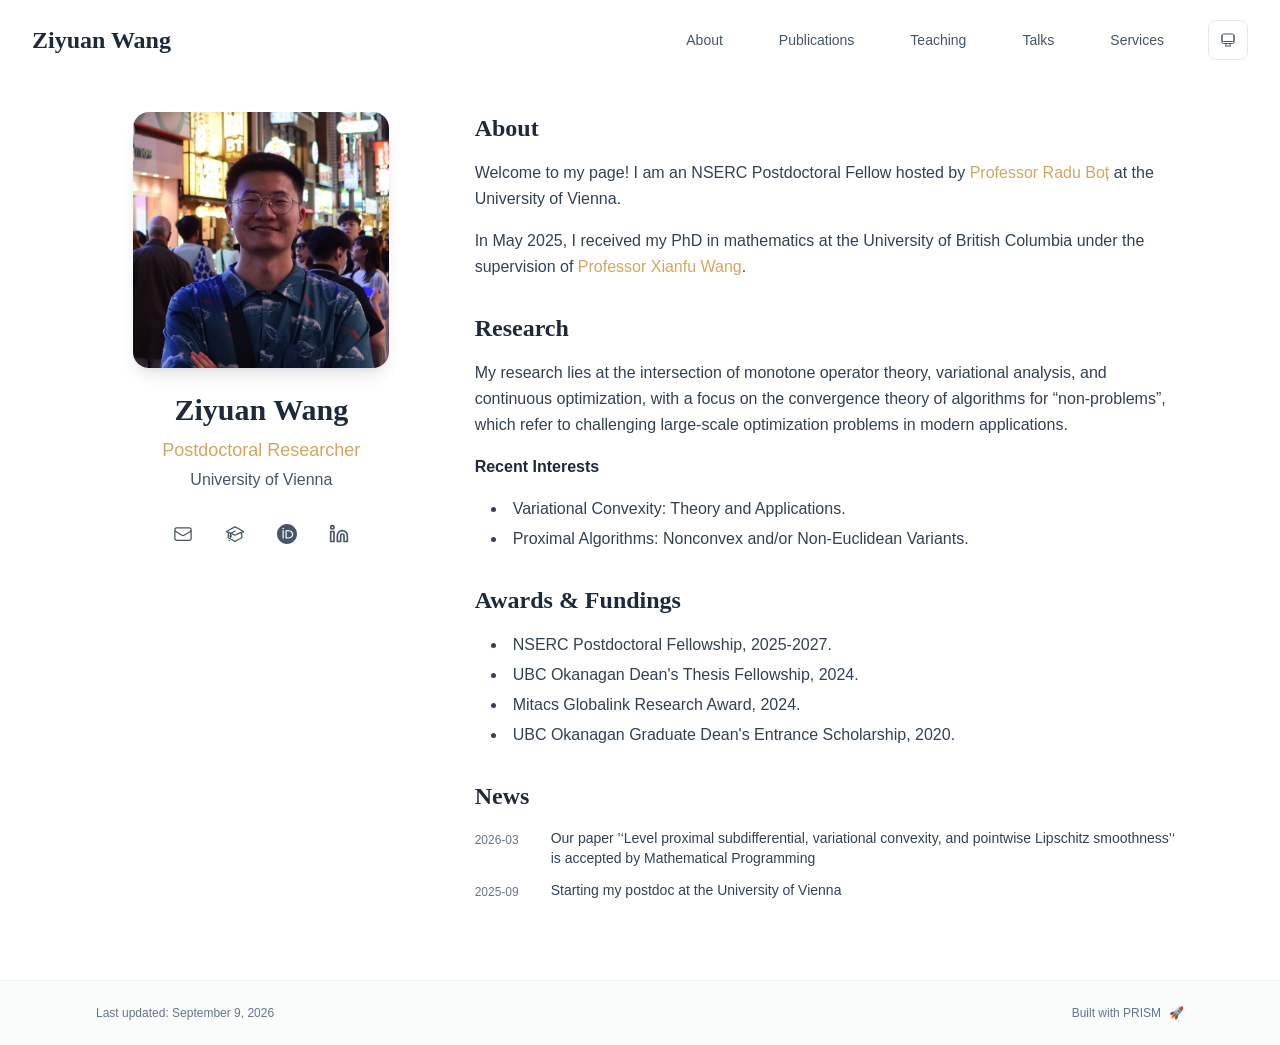
==== commit f6eb04c0: "Update website and recent publications" ====
--- a/index.html
+++ b/index.html
@@ -32,4 +32,4 @@
 <li class="mb-1">UBC Okanagan Dean&#x27;s Thesis Fellowship, 2024.</li>
 <li class="mb-1">Mitacs Globalink Research Award, 2024.</li>
 <li class="mb-1">UBC Okanagan Graduate Dean&#x27;s Entrance Scholarship, 2020.</li>
-</ul></div></section><section style="opacity:0;transform:translateY(20px)"><h2 class="text-2xl font-serif font-bold text-primary mb-4">News</h2><div class="space-y-3"><div class="flex items-start space-x-3"><span class="text-xs text-neutral-500 mt-1 w-16 flex-shrink-0">2026-03</span><p class="text-sm text-neutral-700">Our paper ’‘Level proximal subdifferential, variational convexity, and pointwise Lipschitz smoothness’‘ is accepted by Mathematical Programming</p></div><div class="flex items-start space-x-3"><span class="text-xs text-neutral-500 mt-1 w-16 flex-shrink-0">2025-09</span><p class="text-sm text-neutral-700">Starting my postdoc at the University of Vienna</p></div></div></section></section></div></div></div><!--$--><!--/$--><!--$--><!--/$--></main><footer class="border-t border-neutral-200/50 bg-neutral-50/50 dark:bg-neutral-900/50 dark:border-neutral-700/50"><div class="max-w-6xl mx-auto px-4 sm:px-6 lg:px-8 py-6"><div class="flex flex-col sm:flex-row justify-between items-center gap-2"><p class="text-xs text-neutral-500">Last updated: <!-- -->January 17, 2026</p><p class="text-xs text-neutral-500 flex items-center"><a href="https://github.com/xyjoey/PRISM" target="_blank" rel="noopener noreferrer">Built with PRISM</a><span class="ml-2">🚀</span></p></div></div></footer></div><script src="/_next/static/chunks/webpack-679b75d1c4c2027c.js" async=""></script><script>(self.__next_f=self.__next_f||[]).push([0])</script><script>self.__next_f.push([1,"1:\"$Sreact.fragment\"\n2:I[3719,[\"17\",\"static/chunks/17-9c04c9413a9f9f1f.js\",\"874\",\"static/chunks/874-6cc630662f3664af.js\",\"862\",\"static/chunks/862-15038af301665bb3.js\",\"177\",\"static/chunks/app/layout-aedb9b777c884f7d.js\"],\"ThemeProvider\"]\n3:I[768,[\"17\",\"static/chunks/17-9c04c9413a9f9f1f.js\",\"874\",\"static/chunks/874-6cc630662f3664af.js\",\"862\",\"static/chunks/862-15038af301665bb3.js\",\"177\",\"static/chunks/app/layout-aedb9b777c884f7d.js\"],\"default\"]\n4:I[7555,[],\"\"]\n5:I[1295,[],\"\"]\n6:I[2548,[\"17\",\"static/chunks/17-9c04c9413a9f9f1f.js\",\"874\",\"static/chunks/874-6cc630662f3664af.js\",\"862\",\"static/chunks/862-15038af301665bb3.js\",\"177\",\"static/chunks/app/layout-aedb9b777c884f7d.js\"],\"default\"]\n7:I[7437,[\"17\",\"static/chunks/17-9c04c9413a9f9f1f.js\",\"178\",\"static/chunks/178-595a94b9af1e67b5.js\",\"874\",\"static/chunks/874-6cc630662f3664af.js\",\"748\",\"static/chunks/748-b0753eeaf12cb586.js\",\"974\",\"static/chunks/app/page-9ca80a957c850b8d.js\"],\"default\"]\n8:I[9507,[\"17\",\"static/chunks/17-9c04c9413a9f9f1f.js\",\"178\",\"static/chunks/178-595a94b9af1e67b5.js\",\"874\",\"static/chunks/874-6cc630662f3664af.js\",\"748\",\"static/chunks/748-b0753eeaf12cb586.js\",\"974\",\"static/chunks/app/page-9ca80a957c850b8d.js\"],\"default\"]\n9:I[1990,[\"17\",\"static/chunks/17-9c04c9413a9f9f1f.js\",\"178\",\"static/chunks/178-595a94b9af1e67b5.js\",\"874\",\"static/chunks/874-6cc630662f3664af.js\",\"748\",\"static/chunks/748-b0753eeaf12cb586.js\",\"974\",\"static/chunks/app/page-9ca80a957c850b8d.js\"],\"default\"]\na:I[9665,[],\"MetadataBoundary\"]\nc:I[9665,[],\"OutletBoundary\"]\nf:I[4911,[],\"AsyncMetadataOutlet\"]\n11:I[9665,[],\"ViewportBoundary\"]\n13:I[6614,[],\"\"]\n:HL[\"/_next/static/css/92b53c90e215dddf.css\",\"style\"]\n"])</script><script>self.__next_f.push([1,"0:{\"P\":null,\"b\":\"q7iLsaQexOoUipNK9dVx_\",\"p\":\"\",\"c\":[\"\",\"\"],\"i\":false,\"f\":[[[\"\",{\"children\":[\"__PAGE__\",{}]},\"$undefined\",\"$undefined\",true],[\"\",[\"$\",\"$1\",\"c\",{\"children\":[[[\"$\",\"link\",\"0\",{\"rel\":\"stylesheet\",\"href\":\"/_next/static/css/92b53c90e215dddf.css\",\"precedence\":\"next\",\"crossOrigin\":\"$undefined\",\"nonce\":\"$undefined\"}]],[\"$\",\"html\",null,{\"lang\":\"en\",\"className\":\"scroll-smooth\",\"suppressHydrationWarning\":true,\"children\":[[\"$\",\"head\",null,{\"children\":[[\"$\",\"link\",null,{\"rel\":\"icon\",\"href\":\"$undefined\",\"type\":\"image/svg+xml\"}],[\"$\",\"link\",null,{\"rel\":\"dns-prefetch\",\"href\":\"https://google-fonts.jialeliu.com\"}],[\"$\",\"link\",null,{\"rel\":\"preconnect\",\"href\":\"https://google-fonts.jialeliu.com\",\"crossOrigin\":\"\"}],[\"$\",\"link\",null,{\"rel\":\"preload\",\"as\":\"style\",\"href\":\"https://google-fonts.jialeliu.com/css2?family=Inter:wght@300;400;500;600;700\u0026family=Crimson+Text:ital,wght@0,400;0,600;1,400\u0026display=swap\"}],[\"$\",\"link\",null,{\"rel\":\"stylesheet\",\"id\":\"gfonts-css\",\"href\":\"https://google-fonts.jialeliu.com/css2?family=Inter:wght@300;400;500;600;700\u0026family=Crimson+Text:ital,wght@0,400;0,600;1,400\u0026display=swap\",\"media\":\"print\"}],[\"$\",\"script\",null,{\"dangerouslySetInnerHTML\":{\"__html\":\"\\n              (function(){\\n                var l = document.getElementById('gfonts-css');\\n                if (!l) return;\\n                if (l.media !== 'all') {\\n                  l.addEventListener('load', function(){ try { l.media = 'all'; } catch(e){} });\\n                }\\n              })();\\n            \"}}],[\"$\",\"noscript\",null,{\"children\":[\"$\",\"link\",null,{\"rel\":\"stylesheet\",\"href\":\"https://google-fonts.jialeliu.com/css2?family=Inter:wght@300;400;500;600;700\u0026family=Crimson+Text:ital,wght@0,400;0,600;1,400\u0026display=swap\"}]}],[\"$\",\"script\",null,{\"dangerouslySetInnerHTML\":{\"__html\":\"\\n              try {\\n                const theme = localStorage.getItem('theme-storage');\\n                const parsed = theme ? JSON.parse(theme) : null;\\n                const setting = parsed?.state?.theme || 'system';\\n                const prefersDark = typeof window !== 'undefined' \u0026\u0026 window.matchMedia \u0026\u0026 window.matchMedia('(prefers-color-scheme: dark)').matches;\\n                const effective = setting === 'dark' ? 'dark' : (setting === 'light' ? 'light' : (prefersDark ? 'dark' : 'light'));\\n                var root = document.documentElement;\\n                root.classList.add(effective);\\n                root.setAttribute('data-theme', effective);\\n              } catch (e) {\\n                var root = document.documentElement;\\n                root.classList.add('light');\\n                root.setAttribute('data-theme', 'light');\\n              }\\n            \"}}]]}],[\"$\",\"body\",null,{\"className\":\"font-sans antialiased\",\"children\":[\"$\",\"$L2\",null,{\"children\":[[\"$\",\"$L3\",null,{\"items\":[{\"title\":\"About\",\"type\":\"page\",\"target\":\"about\",\"href\":\"/\"},{\"title\":\"Publications\",\"type\":\"page\",\"target\":\"publications\",\"href\":\"/publications\"},{\"title\":\"Teaching\",\"type\":\"page\",\"target\":\"teaching\",\"href\":\"/teaching\"},{\"title\":\"Talks\",\"type\":\"page\",\"target\":\"talks\",\"href\":\"/talks\"},{\"title\":\"Services\",\"type\":\"page\",\"target\":\"services\",\"href\":\"/services\"}],\"siteTitle\":\"Ziyuan Wang\",\"enableOnePageMode\":false}],[\"$\",\"main\",null,{\"className\":\"min-h-screen pt-16 lg:pt-20\",\"children\":[\"$\",\"$L4\",null,{\"parallelRouterKey\":\"children\",\"error\":\"$undefined\",\"errorStyles\":\"$undefined\",\"errorScripts\":\"$undefined\",\"template\":[\"$\",\"$L5\",null,{}],\"templateStyles\":\"$undefined\",\"templateScripts\":\"$undefined\",\"notFound\":[[[\"$\",\"title\",null,{\"children\":\"404: This page could not be found.\"}],[\"$\",\"div\",null,{\"style\":{\"fontFamily\":\"system-ui,\\\"Segoe UI\\\",Roboto,Helvetica,Arial,sans-serif,\\\"Apple Color Emoji\\\",\\\"Segoe UI Emoji\\\"\",\"height\":\"100vh\",\"textAlign\":\"center\",\"display\":\"flex\",\"flexDirection\":\"column\",\"alignItems\":\"center\",\"justifyContent\":\"center\"},\"children\":[\"$\",\"div\",null,{\"children\":[[\"$\",\"style\",null,{\"dangerouslySetInnerHTML\":{\"__html\":\"body{color:#000;background:#fff;margin:0}.next-error-h1{border-right:1px solid rgba(0,0,0,.3)}@media (prefers-color-scheme:dark){body{color:#fff;background:#000}.next-error-h1{border-right:1px solid rgba(255,255,255,.3)}}\"}}],[\"$\",\"h1\",null,{\"className\":\"next-error-h1\",\"style\":{\"display\":\"inline-block\",\"margin\":\"0 20px 0 0\",\"padding\":\"0 23px 0 0\",\"fontSize\":24,\"fontWeight\":500,\"verticalAlign\":\"top\",\"lineHeight\":\"49px\"},\"children\":404}],[\"$\",\"div\",null,{\"style\":{\"display\":\"inline-block\"},\"children\":[\"$\",\"h2\",null,{\"style\":{\"fontSize\":14,\"fontWeight\":400,\"lineHeight\":\"49px\",\"margin\":0},\"children\":\"This page could not be found.\"}]}]]}]}]],[]],\"forbidden\":\"$undefined\",\"unauthorized\":\"$undefined\"}]}],[\"$\",\"$L6\",null,{\"lastUpdated\":\"January 17, 2026\"}]]}]}]]}]]}],{\"children\":[\"__PAGE__\",[\"$\",\"$1\",\"c\",{\"children\":[[\"$\",\"div\",null,{\"className\":\"max-w-6xl mx-auto px-4 sm:px-6 lg:px-8 py-8 bg-background min-h-screen\",\"children\":[\"$\",\"div\",null,{\"className\":\"grid grid-cols-1 lg:grid-cols-3 gap-12\",\"children\":[[\"$\",\"div\",null,{\"className\":\"lg:col-span-1\",\"children\":[\"$\",\"$L7\",null,{\"author\":{\"name\":\"Ziyuan Wang\",\"title\":\"Postdoctoral Researcher\",\"institution\":\"University of Vienna\",\"avatar\":\"/bio.jpg\"},\"social\":{\"email\":\"ziyuan.wang96@outlook.com\",\"google_scholar\":\"https://scholar.google.ca/citations?user=2fqE3-cAAAAJ\u0026hl=en\",\"orcid\":\"https://orcid.org/0000-0001-6111-9425\",\"linkedin\":\"https://www.linkedin.com/in/ziyuan-wang-8b96aa1b9/\"},\"features\":{\"enable_likes\":false,\"enable_one_page_mode\":false},\"researchInterests\":\"$undefined\"}]}],[\"$\",\"div\",null,{\"className\":\"lg:col-span-2 space-y-8\",\"children\":[[\"$\",\"section\",\"about\",{\"id\":\"about\",\"className\":\"scroll-mt-24 space-y-8\",\"children\":[[[\"$\",\"$L8\",\"about\",{\"content\":\"Welcome to my page! I am an NSERC Postdoctoral Fellow hosted by [Professor Radu Boț](https://www.mat.univie.ac.at/~rabot/index.html) at the University of Vienna.\\n\\nIn May 2025, I received my PhD in mathematics at the University of British Columbia under the supervision of [Professor Xianfu Wang](https://cmps.ok.ubc.ca/about/contact/shawn-xianfu-wang/). \\n\\n\",\"title\":\"About\"}],[\"$\",\"$L8\",\"research\",{\"content\":\"My research lies at the intersection of monotone operator theory, variational analysis, and continuous optimization, with a focus on the convergence theory of algorithms for “non-problems”, which refer to challenging large-scale optimization problems in modern applications.\\n\\n**Recent Interests**\\n- Variational Convexity: Theory and Applications.\\n- Proximal Algorithms: Nonconvex and/or Non-Euclidean Variants.\",\"title\":\"Research\"}],[\"$\",\"$L8\",\"awards\",{\"content\":\"- NSERC Postdoctoral Fellowship, 2025-2027.\\n- UBC Okanagan Dean's Thesis Fellowship, 2024.\\n- Mitacs Globalink Research Award, 2024.\\n- UBC Okanagan Graduate Dean's Entrance Scholarship, 2020.\",\"title\":\"Awards \u0026 Fundings\"}],[\"$\",\"$L9\",\"news\",{\"items\":[{\"date\":\"2026-03\",\"content\":\"Our paper ’‘Level proximal subdifferential, variational convexity, and pointwise Lipschitz smoothness’‘ is accepted by Mathematical Programming\"},{\"date\":\"2025-09\",\"content\":\"Starting my postdoc at the University of Vienna\"}],\"title\":\"News\"}]],false,false,false]}]]}]]}]}],[\"$\",\"$La\",null,{\"children\":\"$Lb\"}],null,[\"$\",\"$Lc\",null,{\"children\":[\"$Ld\",\"$Le\",[\"$\",\"$Lf\",null,{\"promise\":\"$@10\"}]]}]]}],{},null,false]},null,false],[\"$\",\"$1\",\"h\",{\"children\":[null,[\"$\",\"$1\",\"5hzt1KtrR3GDJdZpjEWik\",{\"children\":[[\"$\",\"$L11\",null,{\"children\":\"$L12\"}],null]}],null]}],false]],\"m\":\"$undefined\",\"G\":[\"$13\",\"$undefined\"],\"s\":false,\"S\":true}\n"])</script><script>self.__next_f.push([1,"14:\"$Sreact.suspense\"\n15:I[4911,[],\"AsyncMetadata\"]\nb:[\"$\",\"$14\",null,{\"fallback\":null,\"children\":[\"$\",\"$L15\",null,{\"promise\":\"$@16\"}]}]\n"])</script><script>self.__next_f.push([1,"e:null\n"])</script><script>self.__next_f.push([1,"12:[[\"$\",\"meta\",\"0\",{\"charSet\":\"utf-8\"}],[\"$\",\"meta\",\"1\",{\"name\":\"viewport\",\"content\":\"width=device-width, initial-scale=1\"}]]\nd:null\n"])</script><script>self.__next_f.push([1,"16:{\"metadata\":[[\"$\",\"title\",\"0\",{\"children\":\"Ziyuan Wang\"}],[\"$\",\"meta\",\"1\",{\"name\":\"description\",\"content\":\"PhD student at the University of Example.\"}],[\"$\",\"meta\",\"2\",{\"name\":\"author\",\"content\":\"Ziyuan Wang\"}],[\"$\",\"meta\",\"3\",{\"name\":\"keywords\",\"content\":\"Ziyuan Wang,PhD,Research,University of Vienna\"}],[\"$\",\"meta\",\"4\",{\"name\":\"creator\",\"content\":\"Ziyuan Wang\"}],[\"$\",\"meta\",\"5\",{\"name\":\"publisher\",\"content\":\"Ziyuan Wang\"}],[\"$\",\"meta\",\"6\",{\"property\":\"og:title\",\"content\":\"Ziyuan Wang\"}],[\"$\",\"meta\",\"7\",{\"property\":\"og:description\",\"content\":\"PhD student at the University of Example.\"}],[\"$\",\"meta\",\"8\",{\"property\":\"og:site_name\",\"content\":\"Ziyuan Wang's Academic Website\"}],[\"$\",\"meta\",\"9\",{\"property\":\"og:locale\",\"content\":\"en_US\"}],[\"$\",\"meta\",\"10\",{\"property\":\"og:type\",\"content\":\"website\"}],[\"$\",\"meta\",\"11\",{\"name\":\"twitter:card\",\"content\":\"summary\"}],[\"$\",\"meta\",\"12\",{\"name\":\"twitter:title\",\"content\":\"Ziyuan Wang\"}],[\"$\",\"meta\",\"13\",{\"name\":\"twitter:description\",\"content\":\"PhD student at the University of Example.\"}]],\"error\":null,\"digest\":\"$undefined\"}\n10:{\"metadata\":\"$16:metadata\",\"error\":null,\"digest\":\"$undefined\"}\n"])</script></body></html>+</ul></div></section><section style="opacity:0;transform:translateY(20px)"><h2 class="text-2xl font-serif font-bold text-primary mb-4">News</h2><div class="space-y-3"><div class="flex items-start space-x-3"><span class="text-xs text-neutral-500 mt-1 w-16 flex-shrink-0">2026-03</span><p class="text-sm text-neutral-700">Our paper ’‘Level proximal subdifferential, variational convexity, and pointwise Lipschitz smoothness’‘ is accepted by Mathematical Programming</p></div><div class="flex items-start space-x-3"><span class="text-xs text-neutral-500 mt-1 w-16 flex-shrink-0">2025-09</span><p class="text-sm text-neutral-700">Starting my postdoc at the University of Vienna</p></div></div></section></section></div></div></div><!--$--><!--/$--><!--$--><!--/$--></main><footer class="border-t border-neutral-200/50 bg-neutral-50/50 dark:bg-neutral-900/50 dark:border-neutral-700/50"><div class="max-w-6xl mx-auto px-4 sm:px-6 lg:px-8 py-6"><div class="flex flex-col sm:flex-row justify-between items-center gap-2"><p class="text-xs text-neutral-500">Last updated: <!-- -->September 9, 2026</p><p class="text-xs text-neutral-500 flex items-center"><a href="https://github.com/xyjoey/PRISM" target="_blank" rel="noopener noreferrer">Built with PRISM</a><span class="ml-2">🚀</span></p></div></div></footer></div><script src="/_next/static/chunks/webpack-679b75d1c4c2027c.js" async=""></script><script>(self.__next_f=self.__next_f||[]).push([0])</script><script>self.__next_f.push([1,"1:\"$Sreact.fragment\"\n2:I[3719,[\"17\",\"static/chunks/17-9c04c9413a9f9f1f.js\",\"874\",\"static/chunks/874-6cc630662f3664af.js\",\"862\",\"static/chunks/862-15038af301665bb3.js\",\"177\",\"static/chunks/app/layout-aedb9b777c884f7d.js\"],\"ThemeProvider\"]\n3:I[768,[\"17\",\"static/chunks/17-9c04c9413a9f9f1f.js\",\"874\",\"static/chunks/874-6cc630662f3664af.js\",\"862\",\"static/chunks/862-15038af301665bb3.js\",\"177\",\"static/chunks/app/layout-aedb9b777c884f7d.js\"],\"default\"]\n4:I[7555,[],\"\"]\n5:I[1295,[],\"\"]\n6:I[2548,[\"17\",\"static/chunks/17-9c04c9413a9f9f1f.js\",\"874\",\"static/chunks/874-6cc630662f3664af.js\",\"862\",\"static/chunks/862-15038af301665bb3.js\",\"177\",\"static/chunks/app/layout-aedb9b777c884f7d.js\"],\"default\"]\n7:I[7437,[\"17\",\"static/chunks/17-9c04c9413a9f9f1f.js\",\"178\",\"static/chunks/178-595a94b9af1e67b5.js\",\"874\",\"static/chunks/874-6cc630662f3664af.js\",\"748\",\"static/chunks/748-b0753eeaf12cb586.js\",\"974\",\"static/chunks/app/page-9ca80a957c850b8d.js\"],\"default\"]\n8:I[9507,[\"17\",\"static/chunks/17-9c04c9413a9f9f1f.js\",\"178\",\"static/chunks/178-595a94b9af1e67b5.js\",\"874\",\"static/chunks/874-6cc630662f3664af.js\",\"748\",\"static/chunks/748-b0753eeaf12cb586.js\",\"974\",\"static/chunks/app/page-9ca80a957c850b8d.js\"],\"default\"]\n9:I[1990,[\"17\",\"static/chunks/17-9c04c9413a9f9f1f.js\",\"178\",\"static/chunks/178-595a94b9af1e67b5.js\",\"874\",\"static/chunks/874-6cc630662f3664af.js\",\"748\",\"static/chunks/748-b0753eeaf12cb586.js\",\"974\",\"static/chunks/app/page-9ca80a957c850b8d.js\"],\"default\"]\na:I[9665,[],\"MetadataBoundary\"]\nc:I[9665,[],\"OutletBoundary\"]\nf:I[4911,[],\"AsyncMetadataOutlet\"]\n11:I[9665,[],\"ViewportBoundary\"]\n13:I[6614,[],\"\"]\n:HL[\"/_next/static/css/92b53c90e215dddf.css\",\"style\"]\n"])</script><script>self.__next_f.push([1,"0:{\"P\":null,\"b\":\"DZNAmCAkZwHqSg4kCmav9\",\"p\":\"\",\"c\":[\"\",\"\"],\"i\":false,\"f\":[[[\"\",{\"children\":[\"__PAGE__\",{}]},\"$undefined\",\"$undefined\",true],[\"\",[\"$\",\"$1\",\"c\",{\"children\":[[[\"$\",\"link\",\"0\",{\"rel\":\"stylesheet\",\"href\":\"/_next/static/css/92b53c90e215dddf.css\",\"precedence\":\"next\",\"crossOrigin\":\"$undefined\",\"nonce\":\"$undefined\"}]],[\"$\",\"html\",null,{\"lang\":\"en\",\"className\":\"scroll-smooth\",\"suppressHydrationWarning\":true,\"children\":[[\"$\",\"head\",null,{\"children\":[[\"$\",\"link\",null,{\"rel\":\"icon\",\"href\":\"$undefined\",\"type\":\"image/svg+xml\"}],[\"$\",\"link\",null,{\"rel\":\"dns-prefetch\",\"href\":\"https://google-fonts.jialeliu.com\"}],[\"$\",\"link\",null,{\"rel\":\"preconnect\",\"href\":\"https://google-fonts.jialeliu.com\",\"crossOrigin\":\"\"}],[\"$\",\"link\",null,{\"rel\":\"preload\",\"as\":\"style\",\"href\":\"https://google-fonts.jialeliu.com/css2?family=Inter:wght@300;400;500;600;700\u0026family=Crimson+Text:ital,wght@0,400;0,600;1,400\u0026display=swap\"}],[\"$\",\"link\",null,{\"rel\":\"stylesheet\",\"id\":\"gfonts-css\",\"href\":\"https://google-fonts.jialeliu.com/css2?family=Inter:wght@300;400;500;600;700\u0026family=Crimson+Text:ital,wght@0,400;0,600;1,400\u0026display=swap\",\"media\":\"print\"}],[\"$\",\"script\",null,{\"dangerouslySetInnerHTML\":{\"__html\":\"\\n              (function(){\\n                var l = document.getElementById('gfonts-css');\\n                if (!l) return;\\n                if (l.media !== 'all') {\\n                  l.addEventListener('load', function(){ try { l.media = 'all'; } catch(e){} });\\n                }\\n              })();\\n            \"}}],[\"$\",\"noscript\",null,{\"children\":[\"$\",\"link\",null,{\"rel\":\"stylesheet\",\"href\":\"https://google-fonts.jialeliu.com/css2?family=Inter:wght@300;400;500;600;700\u0026family=Crimson+Text:ital,wght@0,400;0,600;1,400\u0026display=swap\"}]}],[\"$\",\"script\",null,{\"dangerouslySetInnerHTML\":{\"__html\":\"\\n              try {\\n                const theme = localStorage.getItem('theme-storage');\\n                const parsed = theme ? JSON.parse(theme) : null;\\n                const setting = parsed?.state?.theme || 'system';\\n                const prefersDark = typeof window !== 'undefined' \u0026\u0026 window.matchMedia \u0026\u0026 window.matchMedia('(prefers-color-scheme: dark)').matches;\\n                const effective = setting === 'dark' ? 'dark' : (setting === 'light' ? 'light' : (prefersDark ? 'dark' : 'light'));\\n                var root = document.documentElement;\\n                root.classList.add(effective);\\n                root.setAttribute('data-theme', effective);\\n              } catch (e) {\\n                var root = document.documentElement;\\n                root.classList.add('light');\\n                root.setAttribute('data-theme', 'light');\\n              }\\n            \"}}]]}],[\"$\",\"body\",null,{\"className\":\"font-sans antialiased\",\"children\":[\"$\",\"$L2\",null,{\"children\":[[\"$\",\"$L3\",null,{\"items\":[{\"title\":\"About\",\"type\":\"page\",\"target\":\"about\",\"href\":\"/\"},{\"title\":\"Publications\",\"type\":\"page\",\"target\":\"publications\",\"href\":\"/publications\"},{\"title\":\"Teaching\",\"type\":\"page\",\"target\":\"teaching\",\"href\":\"/teaching\"},{\"title\":\"Talks\",\"type\":\"page\",\"target\":\"talks\",\"href\":\"/talks\"},{\"title\":\"Services\",\"type\":\"page\",\"target\":\"services\",\"href\":\"/services\"}],\"siteTitle\":\"Ziyuan Wang\",\"enableOnePageMode\":false}],[\"$\",\"main\",null,{\"className\":\"min-h-screen pt-16 lg:pt-20\",\"children\":[\"$\",\"$L4\",null,{\"parallelRouterKey\":\"children\",\"error\":\"$undefined\",\"errorStyles\":\"$undefined\",\"errorScripts\":\"$undefined\",\"template\":[\"$\",\"$L5\",null,{}],\"templateStyles\":\"$undefined\",\"templateScripts\":\"$undefined\",\"notFound\":[[[\"$\",\"title\",null,{\"children\":\"404: This page could not be found.\"}],[\"$\",\"div\",null,{\"style\":{\"fontFamily\":\"system-ui,\\\"Segoe UI\\\",Roboto,Helvetica,Arial,sans-serif,\\\"Apple Color Emoji\\\",\\\"Segoe UI Emoji\\\"\",\"height\":\"100vh\",\"textAlign\":\"center\",\"display\":\"flex\",\"flexDirection\":\"column\",\"alignItems\":\"center\",\"justifyContent\":\"center\"},\"children\":[\"$\",\"div\",null,{\"children\":[[\"$\",\"style\",null,{\"dangerouslySetInnerHTML\":{\"__html\":\"body{color:#000;background:#fff;margin:0}.next-error-h1{border-right:1px solid rgba(0,0,0,.3)}@media (prefers-color-scheme:dark){body{color:#fff;background:#000}.next-error-h1{border-right:1px solid rgba(255,255,255,.3)}}\"}}],[\"$\",\"h1\",null,{\"className\":\"next-error-h1\",\"style\":{\"display\":\"inline-block\",\"margin\":\"0 20px 0 0\",\"padding\":\"0 23px 0 0\",\"fontSize\":24,\"fontWeight\":500,\"verticalAlign\":\"top\",\"lineHeight\":\"49px\"},\"children\":404}],[\"$\",\"div\",null,{\"style\":{\"display\":\"inline-block\"},\"children\":[\"$\",\"h2\",null,{\"style\":{\"fontSize\":14,\"fontWeight\":400,\"lineHeight\":\"49px\",\"margin\":0},\"children\":\"This page could not be found.\"}]}]]}]}]],[]],\"forbidden\":\"$undefined\",\"unauthorized\":\"$undefined\"}]}],[\"$\",\"$L6\",null,{\"lastUpdated\":\"September 9, 2026\"}]]}]}]]}]]}],{\"children\":[\"__PAGE__\",[\"$\",\"$1\",\"c\",{\"children\":[[\"$\",\"div\",null,{\"className\":\"max-w-6xl mx-auto px-4 sm:px-6 lg:px-8 py-8 bg-background min-h-screen\",\"children\":[\"$\",\"div\",null,{\"className\":\"grid grid-cols-1 lg:grid-cols-3 gap-12\",\"children\":[[\"$\",\"div\",null,{\"className\":\"lg:col-span-1\",\"children\":[\"$\",\"$L7\",null,{\"author\":{\"name\":\"Ziyuan Wang\",\"title\":\"Postdoctoral Researcher\",\"institution\":\"University of Vienna\",\"avatar\":\"/bio.jpg\"},\"social\":{\"email\":\"ziyuan.wang96@outlook.com\",\"google_scholar\":\"https://scholar.google.ca/citations?user=2fqE3-cAAAAJ\u0026hl=en\",\"orcid\":\"https://orcid.org/0000-0001-6111-9425\",\"linkedin\":\"https://www.linkedin.com/in/ziyuan-wang-8b96aa1b9/\"},\"features\":{\"enable_likes\":false,\"enable_one_page_mode\":false},\"researchInterests\":\"$undefined\"}]}],[\"$\",\"div\",null,{\"className\":\"lg:col-span-2 space-y-8\",\"children\":[[\"$\",\"section\",\"about\",{\"id\":\"about\",\"className\":\"scroll-mt-24 space-y-8\",\"children\":[[[\"$\",\"$L8\",\"about\",{\"content\":\"Welcome to my page! I am an NSERC Postdoctoral Fellow hosted by [Professor Radu Boț](https://www.mat.univie.ac.at/~rabot/index.html) at the University of Vienna.\\n\\nIn May 2025, I received my PhD in mathematics at the University of British Columbia under the supervision of [Professor Xianfu Wang](https://cmps.ok.ubc.ca/about/contact/shawn-xianfu-wang/). \\n\\n\",\"title\":\"About\"}],[\"$\",\"$L8\",\"research\",{\"content\":\"My research lies at the intersection of monotone operator theory, variational analysis, and continuous optimization, with a focus on the convergence theory of algorithms for “non-problems”, which refer to challenging large-scale optimization problems in modern applications.\\n\\n**Recent Interests**\\n- Variational Convexity: Theory and Applications.\\n- Proximal Algorithms: Nonconvex and/or Non-Euclidean Variants.\",\"title\":\"Research\"}],[\"$\",\"$L8\",\"awards\",{\"content\":\"- NSERC Postdoctoral Fellowship, 2025-2027.\\n- UBC Okanagan Dean's Thesis Fellowship, 2024.\\n- Mitacs Globalink Research Award, 2024.\\n- UBC Okanagan Graduate Dean's Entrance Scholarship, 2020.\",\"title\":\"Awards \u0026 Fundings\"}],[\"$\",\"$L9\",\"news\",{\"items\":[{\"date\":\"2026-03\",\"content\":\"Our paper ’‘Level proximal subdifferential, variational convexity, and pointwise Lipschitz smoothness’‘ is accepted by Mathematical Programming\"},{\"date\":\"2025-09\",\"content\":\"Starting my postdoc at the University of Vienna\"}],\"title\":\"News\"}]],false,false,false]}]]}]]}]}],[\"$\",\"$La\",null,{\"children\":\"$Lb\"}],null,[\"$\",\"$Lc\",null,{\"children\":[\"$Ld\",\"$Le\",[\"$\",\"$Lf\",null,{\"promise\":\"$@10\"}]]}]]}],{},null,false]},null,false],[\"$\",\"$1\",\"h\",{\"children\":[null,[\"$\",\"$1\",\"LUBqfz41V6YYlkyE3D3NQ\",{\"children\":[[\"$\",\"$L11\",null,{\"children\":\"$L12\"}],null]}],null]}],false]],\"m\":\"$undefined\",\"G\":[\"$13\",\"$undefined\"],\"s\":false,\"S\":true}\n"])</script><script>self.__next_f.push([1,"14:\"$Sreact.suspense\"\n15:I[4911,[],\"AsyncMetadata\"]\nb:[\"$\",\"$14\",null,{\"fallback\":null,\"children\":[\"$\",\"$L15\",null,{\"promise\":\"$@16\"}]}]\n"])</script><script>self.__next_f.push([1,"e:null\n"])</script><script>self.__next_f.push([1,"12:[[\"$\",\"meta\",\"0\",{\"charSet\":\"utf-8\"}],[\"$\",\"meta\",\"1\",{\"name\":\"viewport\",\"content\":\"width=device-width, initial-scale=1\"}]]\nd:null\n"])</script><script>self.__next_f.push([1,"16:{\"metadata\":[[\"$\",\"title\",\"0\",{\"children\":\"Ziyuan Wang\"}],[\"$\",\"meta\",\"1\",{\"name\":\"description\",\"content\":\"PhD student at the University of Example.\"}],[\"$\",\"meta\",\"2\",{\"name\":\"author\",\"content\":\"Ziyuan Wang\"}],[\"$\",\"meta\",\"3\",{\"name\":\"keywords\",\"content\":\"Ziyuan Wang,PhD,Research,University of Vienna\"}],[\"$\",\"meta\",\"4\",{\"name\":\"creator\",\"content\":\"Ziyuan Wang\"}],[\"$\",\"meta\",\"5\",{\"name\":\"publisher\",\"content\":\"Ziyuan Wang\"}],[\"$\",\"meta\",\"6\",{\"property\":\"og:title\",\"content\":\"Ziyuan Wang\"}],[\"$\",\"meta\",\"7\",{\"property\":\"og:description\",\"content\":\"PhD student at the University of Example.\"}],[\"$\",\"meta\",\"8\",{\"property\":\"og:site_name\",\"content\":\"Ziyuan Wang's Academic Website\"}],[\"$\",\"meta\",\"9\",{\"property\":\"og:locale\",\"content\":\"en_US\"}],[\"$\",\"meta\",\"10\",{\"property\":\"og:type\",\"content\":\"website\"}],[\"$\",\"meta\",\"11\",{\"name\":\"twitter:card\",\"content\":\"summary\"}],[\"$\",\"meta\",\"12\",{\"name\":\"twitter:title\",\"content\":\"Ziyuan Wang\"}],[\"$\",\"meta\",\"13\",{\"name\":\"twitter:description\",\"content\":\"PhD student at the University of Example.\"}]],\"error\":null,\"digest\":\"$undefined\"}\n10:{\"metadata\":\"$16:metadata\",\"error\":null,\"digest\":\"$undefined\"}\n"])</script></body></html>
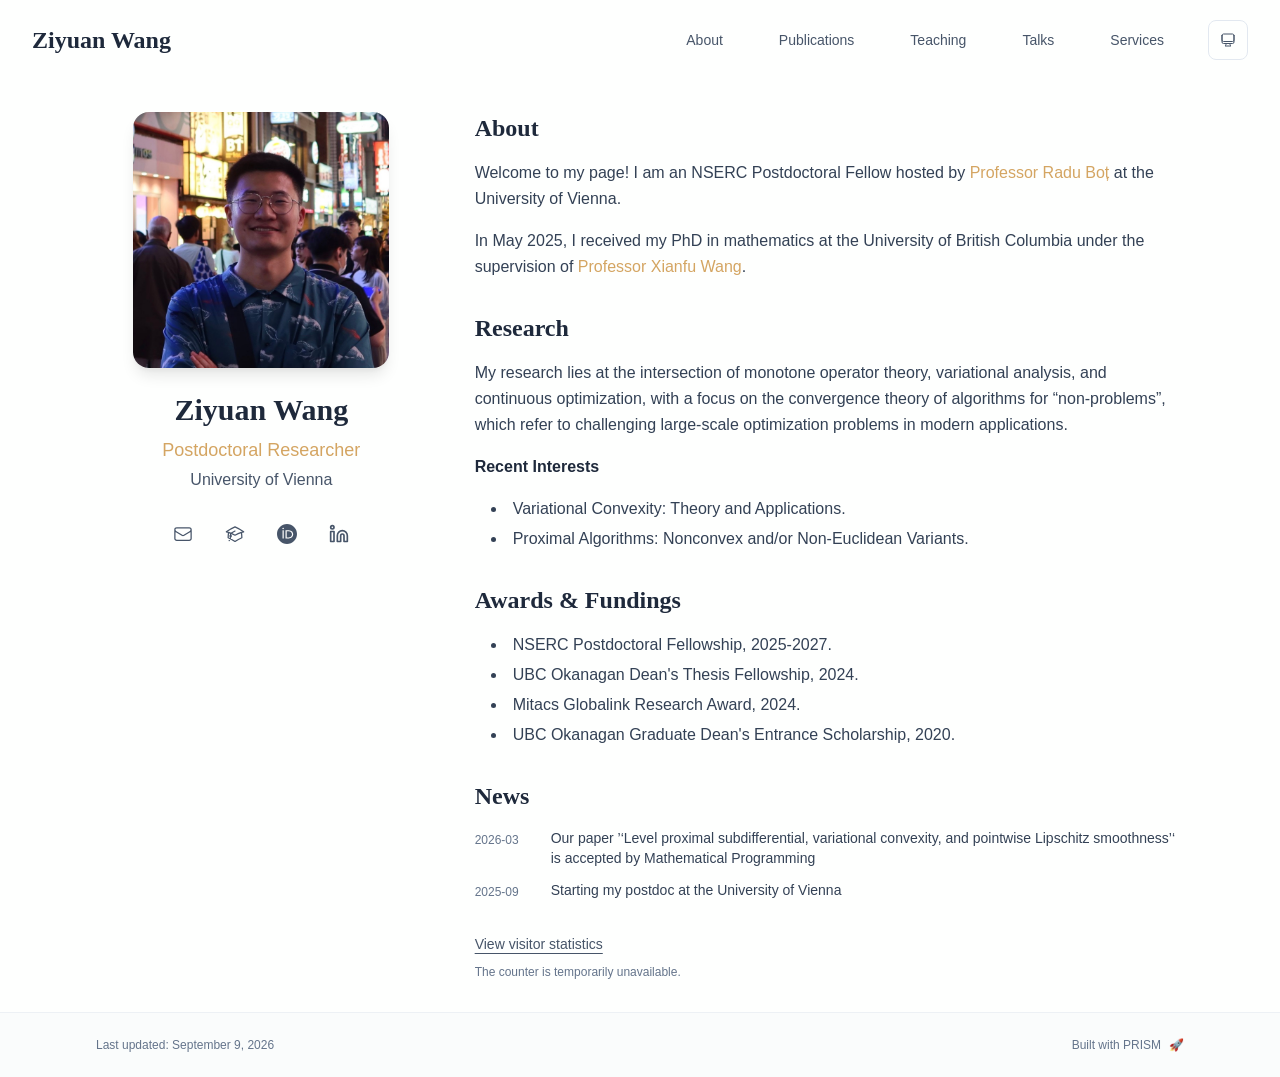
==== commit ea2deda7: "Add visitor country counts below News" ====
--- a/index.html
+++ b/index.html
@@ -1,4 +1,4 @@
-<!DOCTYPE html><html lang="en" class="scroll-smooth"><head><meta charSet="utf-8"/><meta name="viewport" content="width=device-width, initial-scale=1"/><link rel="preload" as="image" href="/bio.jpg"/><link rel="stylesheet" href="/_next/static/css/92b53c90e215dddf.css" data-precedence="next"/><link rel="preload" as="script" fetchPriority="low" href="/_next/static/chunks/webpack-679b75d1c4c2027c.js"/><script src="/_next/static/chunks/4bd1b696-70b6d399998de86a.js" async=""></script><script src="/_next/static/chunks/684-5aaa8290a129f299.js" async=""></script><script src="/_next/static/chunks/main-app-0807555b58602841.js" async=""></script><script src="/_next/static/chunks/17-9c04c9413a9f9f1f.js" async=""></script><script src="/_next/static/chunks/874-6cc630662f3664af.js" async=""></script><script src="/_next/static/chunks/862-15038af301665bb3.js" async=""></script><script src="/_next/static/chunks/app/layout-aedb9b777c884f7d.js" async=""></script><script src="/_next/static/chunks/178-595a94b9af1e67b5.js" async=""></script><script src="/_next/static/chunks/748-b0753eeaf12cb586.js" async=""></script><script src="/_next/static/chunks/app/page-9ca80a957c850b8d.js" async=""></script><link rel="dns-prefetch" href="https://google-fonts.jialeliu.com"/><link rel="preconnect" href="https://google-fonts.jialeliu.com" crossorigin=""/><link rel="preload" as="style" href="https://google-fonts.jialeliu.com/css2?family=Inter:wght@300;400;500;600;700&amp;family=Crimson+Text:ital,wght@0,400;0,600;1,400&amp;display=swap"/><link rel="icon" type="image/svg+xml"/><link rel="stylesheet" id="gfonts-css" href="https://google-fonts.jialeliu.com/css2?family=Inter:wght@300;400;500;600;700&amp;family=Crimson+Text:ital,wght@0,400;0,600;1,400&amp;display=swap" media="print"/><script>
+<!DOCTYPE html><html lang="en" class="scroll-smooth"><head><meta charSet="utf-8"/><meta name="viewport" content="width=device-width, initial-scale=1"/><link rel="preload" as="image" href="/bio.jpg"/><link rel="preload" as="image" href="https://s01.flagcounter.com/count2/yL9l/bg_FEFFFE/txt_475569/border_FEFFFE/columns_2/maxflags_10/viewers_0/labels_1/pageviews_1/flags_0/percent_0/" referrerPolicy="strict-origin-when-cross-origin"/><link rel="stylesheet" href="/_next/static/css/4b8d48b1dbe27253.css" data-precedence="next"/><link rel="preload" as="script" fetchPriority="low" href="/_next/static/chunks/webpack-679b75d1c4c2027c.js"/><script src="/_next/static/chunks/4bd1b696-70b6d399998de86a.js" async=""></script><script src="/_next/static/chunks/684-5aaa8290a129f299.js" async=""></script><script src="/_next/static/chunks/main-app-0807555b58602841.js" async=""></script><script src="/_next/static/chunks/17-9c04c9413a9f9f1f.js" async=""></script><script src="/_next/static/chunks/874-6cc630662f3664af.js" async=""></script><script src="/_next/static/chunks/862-15038af301665bb3.js" async=""></script><script src="/_next/static/chunks/app/layout-aedb9b777c884f7d.js" async=""></script><script src="/_next/static/chunks/178-595a94b9af1e67b5.js" async=""></script><script src="/_next/static/chunks/748-b0753eeaf12cb586.js" async=""></script><script src="/_next/static/chunks/app/page-01ccf9796776281f.js" async=""></script><link rel="dns-prefetch" href="https://google-fonts.jialeliu.com"/><link rel="preconnect" href="https://google-fonts.jialeliu.com" crossorigin=""/><link rel="preload" as="style" href="https://google-fonts.jialeliu.com/css2?family=Inter:wght@300;400;500;600;700&amp;family=Crimson+Text:ital,wght@0,400;0,600;1,400&amp;display=swap"/><link rel="icon" type="image/svg+xml"/><link rel="stylesheet" id="gfonts-css" href="https://google-fonts.jialeliu.com/css2?family=Inter:wght@300;400;500;600;700&amp;family=Crimson+Text:ital,wght@0,400;0,600;1,400&amp;display=swap" media="print"/><script>
               (function(){
                 var l = document.getElementById('gfonts-css');
                 if (!l) return;
@@ -32,4 +32,4 @@
 <li class="mb-1">UBC Okanagan Dean&#x27;s Thesis Fellowship, 2024.</li>
 <li class="mb-1">Mitacs Globalink Research Award, 2024.</li>
 <li class="mb-1">UBC Okanagan Graduate Dean&#x27;s Entrance Scholarship, 2020.</li>
-</ul></div></section><section style="opacity:0;transform:translateY(20px)"><h2 class="text-2xl font-serif font-bold text-primary mb-4">News</h2><div class="space-y-3"><div class="flex items-start space-x-3"><span class="text-xs text-neutral-500 mt-1 w-16 flex-shrink-0">2026-03</span><p class="text-sm text-neutral-700">Our paper ’‘Level proximal subdifferential, variational convexity, and pointwise Lipschitz smoothness’‘ is accepted by Mathematical Programming</p></div><div class="flex items-start space-x-3"><span class="text-xs text-neutral-500 mt-1 w-16 flex-shrink-0">2025-09</span><p class="text-sm text-neutral-700">Starting my postdoc at the University of Vienna</p></div></div></section></section></div></div></div><!--$--><!--/$--><!--$--><!--/$--></main><footer class="border-t border-neutral-200/50 bg-neutral-50/50 dark:bg-neutral-900/50 dark:border-neutral-700/50"><div class="max-w-6xl mx-auto px-4 sm:px-6 lg:px-8 py-6"><div class="flex flex-col sm:flex-row justify-between items-center gap-2"><p class="text-xs text-neutral-500">Last updated: <!-- -->September 9, 2026</p><p class="text-xs text-neutral-500 flex items-center"><a href="https://github.com/xyjoey/PRISM" target="_blank" rel="noopener noreferrer">Built with PRISM</a><span class="ml-2">🚀</span></p></div></div></footer></div><script src="/_next/static/chunks/webpack-679b75d1c4c2027c.js" async=""></script><script>(self.__next_f=self.__next_f||[]).push([0])</script><script>self.__next_f.push([1,"1:\"$Sreact.fragment\"\n2:I[3719,[\"17\",\"static/chunks/17-9c04c9413a9f9f1f.js\",\"874\",\"static/chunks/874-6cc630662f3664af.js\",\"862\",\"static/chunks/862-15038af301665bb3.js\",\"177\",\"static/chunks/app/layout-aedb9b777c884f7d.js\"],\"ThemeProvider\"]\n3:I[768,[\"17\",\"static/chunks/17-9c04c9413a9f9f1f.js\",\"874\",\"static/chunks/874-6cc630662f3664af.js\",\"862\",\"static/chunks/862-15038af301665bb3.js\",\"177\",\"static/chunks/app/layout-aedb9b777c884f7d.js\"],\"default\"]\n4:I[7555,[],\"\"]\n5:I[1295,[],\"\"]\n6:I[2548,[\"17\",\"static/chunks/17-9c04c9413a9f9f1f.js\",\"874\",\"static/chunks/874-6cc630662f3664af.js\",\"862\",\"static/chunks/862-15038af301665bb3.js\",\"177\",\"static/chunks/app/layout-aedb9b777c884f7d.js\"],\"default\"]\n7:I[7437,[\"17\",\"static/chunks/17-9c04c9413a9f9f1f.js\",\"178\",\"static/chunks/178-595a94b9af1e67b5.js\",\"874\",\"static/chunks/874-6cc630662f3664af.js\",\"748\",\"static/chunks/748-b0753eeaf12cb586.js\",\"974\",\"static/chunks/app/page-9ca80a957c850b8d.js\"],\"default\"]\n8:I[9507,[\"17\",\"static/chunks/17-9c04c9413a9f9f1f.js\",\"178\",\"static/chunks/178-595a94b9af1e67b5.js\",\"874\",\"static/chunks/874-6cc630662f3664af.js\",\"748\",\"static/chunks/748-b0753eeaf12cb586.js\",\"974\",\"static/chunks/app/page-9ca80a957c850b8d.js\"],\"default\"]\n9:I[1990,[\"17\",\"static/chunks/17-9c04c9413a9f9f1f.js\",\"178\",\"static/chunks/178-595a94b9af1e67b5.js\",\"874\",\"static/chunks/874-6cc630662f3664af.js\",\"748\",\"static/chunks/748-b0753eeaf12cb586.js\",\"974\",\"static/chunks/app/page-9ca80a957c850b8d.js\"],\"default\"]\na:I[9665,[],\"MetadataBoundary\"]\nc:I[9665,[],\"OutletBoundary\"]\nf:I[4911,[],\"AsyncMetadataOutlet\"]\n11:I[9665,[],\"ViewportBoundary\"]\n13:I[6614,[],\"\"]\n:HL[\"/_next/static/css/92b53c90e215dddf.css\",\"style\"]\n"])</script><script>self.__next_f.push([1,"0:{\"P\":null,\"b\":\"DZNAmCAkZwHqSg4kCmav9\",\"p\":\"\",\"c\":[\"\",\"\"],\"i\":false,\"f\":[[[\"\",{\"children\":[\"__PAGE__\",{}]},\"$undefined\",\"$undefined\",true],[\"\",[\"$\",\"$1\",\"c\",{\"children\":[[[\"$\",\"link\",\"0\",{\"rel\":\"stylesheet\",\"href\":\"/_next/static/css/92b53c90e215dddf.css\",\"precedence\":\"next\",\"crossOrigin\":\"$undefined\",\"nonce\":\"$undefined\"}]],[\"$\",\"html\",null,{\"lang\":\"en\",\"className\":\"scroll-smooth\",\"suppressHydrationWarning\":true,\"children\":[[\"$\",\"head\",null,{\"children\":[[\"$\",\"link\",null,{\"rel\":\"icon\",\"href\":\"$undefined\",\"type\":\"image/svg+xml\"}],[\"$\",\"link\",null,{\"rel\":\"dns-prefetch\",\"href\":\"https://google-fonts.jialeliu.com\"}],[\"$\",\"link\",null,{\"rel\":\"preconnect\",\"href\":\"https://google-fonts.jialeliu.com\",\"crossOrigin\":\"\"}],[\"$\",\"link\",null,{\"rel\":\"preload\",\"as\":\"style\",\"href\":\"https://google-fonts.jialeliu.com/css2?family=Inter:wght@300;400;500;600;700\u0026family=Crimson+Text:ital,wght@0,400;0,600;1,400\u0026display=swap\"}],[\"$\",\"link\",null,{\"rel\":\"stylesheet\",\"id\":\"gfonts-css\",\"href\":\"https://google-fonts.jialeliu.com/css2?family=Inter:wght@300;400;500;600;700\u0026family=Crimson+Text:ital,wght@0,400;0,600;1,400\u0026display=swap\",\"media\":\"print\"}],[\"$\",\"script\",null,{\"dangerouslySetInnerHTML\":{\"__html\":\"\\n              (function(){\\n                var l = document.getElementById('gfonts-css');\\n                if (!l) return;\\n                if (l.media !== 'all') {\\n                  l.addEventListener('load', function(){ try { l.media = 'all'; } catch(e){} });\\n                }\\n              })();\\n            \"}}],[\"$\",\"noscript\",null,{\"children\":[\"$\",\"link\",null,{\"rel\":\"stylesheet\",\"href\":\"https://google-fonts.jialeliu.com/css2?family=Inter:wght@300;400;500;600;700\u0026family=Crimson+Text:ital,wght@0,400;0,600;1,400\u0026display=swap\"}]}],[\"$\",\"script\",null,{\"dangerouslySetInnerHTML\":{\"__html\":\"\\n              try {\\n                const theme = localStorage.getItem('theme-storage');\\n                const parsed = theme ? JSON.parse(theme) : null;\\n                const setting = parsed?.state?.theme || 'system';\\n                const prefersDark = typeof window !== 'undefined' \u0026\u0026 window.matchMedia \u0026\u0026 window.matchMedia('(prefers-color-scheme: dark)').matches;\\n                const effective = setting === 'dark' ? 'dark' : (setting === 'light' ? 'light' : (prefersDark ? 'dark' : 'light'));\\n                var root = document.documentElement;\\n                root.classList.add(effective);\\n                root.setAttribute('data-theme', effective);\\n              } catch (e) {\\n                var root = document.documentElement;\\n                root.classList.add('light');\\n                root.setAttribute('data-theme', 'light');\\n              }\\n            \"}}]]}],[\"$\",\"body\",null,{\"className\":\"font-sans antialiased\",\"children\":[\"$\",\"$L2\",null,{\"children\":[[\"$\",\"$L3\",null,{\"items\":[{\"title\":\"About\",\"type\":\"page\",\"target\":\"about\",\"href\":\"/\"},{\"title\":\"Publications\",\"type\":\"page\",\"target\":\"publications\",\"href\":\"/publications\"},{\"title\":\"Teaching\",\"type\":\"page\",\"target\":\"teaching\",\"href\":\"/teaching\"},{\"title\":\"Talks\",\"type\":\"page\",\"target\":\"talks\",\"href\":\"/talks\"},{\"title\":\"Services\",\"type\":\"page\",\"target\":\"services\",\"href\":\"/services\"}],\"siteTitle\":\"Ziyuan Wang\",\"enableOnePageMode\":false}],[\"$\",\"main\",null,{\"className\":\"min-h-screen pt-16 lg:pt-20\",\"children\":[\"$\",\"$L4\",null,{\"parallelRouterKey\":\"children\",\"error\":\"$undefined\",\"errorStyles\":\"$undefined\",\"errorScripts\":\"$undefined\",\"template\":[\"$\",\"$L5\",null,{}],\"templateStyles\":\"$undefined\",\"templateScripts\":\"$undefined\",\"notFound\":[[[\"$\",\"title\",null,{\"children\":\"404: This page could not be found.\"}],[\"$\",\"div\",null,{\"style\":{\"fontFamily\":\"system-ui,\\\"Segoe UI\\\",Roboto,Helvetica,Arial,sans-serif,\\\"Apple Color Emoji\\\",\\\"Segoe UI Emoji\\\"\",\"height\":\"100vh\",\"textAlign\":\"center\",\"display\":\"flex\",\"flexDirection\":\"column\",\"alignItems\":\"center\",\"justifyContent\":\"center\"},\"children\":[\"$\",\"div\",null,{\"children\":[[\"$\",\"style\",null,{\"dangerouslySetInnerHTML\":{\"__html\":\"body{color:#000;background:#fff;margin:0}.next-error-h1{border-right:1px solid rgba(0,0,0,.3)}@media (prefers-color-scheme:dark){body{color:#fff;background:#000}.next-error-h1{border-right:1px solid rgba(255,255,255,.3)}}\"}}],[\"$\",\"h1\",null,{\"className\":\"next-error-h1\",\"style\":{\"display\":\"inline-block\",\"margin\":\"0 20px 0 0\",\"padding\":\"0 23px 0 0\",\"fontSize\":24,\"fontWeight\":500,\"verticalAlign\":\"top\",\"lineHeight\":\"49px\"},\"children\":404}],[\"$\",\"div\",null,{\"style\":{\"display\":\"inline-block\"},\"children\":[\"$\",\"h2\",null,{\"style\":{\"fontSize\":14,\"fontWeight\":400,\"lineHeight\":\"49px\",\"margin\":0},\"children\":\"This page could not be found.\"}]}]]}]}]],[]],\"forbidden\":\"$undefined\",\"unauthorized\":\"$undefined\"}]}],[\"$\",\"$L6\",null,{\"lastUpdated\":\"September 9, 2026\"}]]}]}]]}]]}],{\"children\":[\"__PAGE__\",[\"$\",\"$1\",\"c\",{\"children\":[[\"$\",\"div\",null,{\"className\":\"max-w-6xl mx-auto px-4 sm:px-6 lg:px-8 py-8 bg-background min-h-screen\",\"children\":[\"$\",\"div\",null,{\"className\":\"grid grid-cols-1 lg:grid-cols-3 gap-12\",\"children\":[[\"$\",\"div\",null,{\"className\":\"lg:col-span-1\",\"children\":[\"$\",\"$L7\",null,{\"author\":{\"name\":\"Ziyuan Wang\",\"title\":\"Postdoctoral Researcher\",\"institution\":\"University of Vienna\",\"avatar\":\"/bio.jpg\"},\"social\":{\"email\":\"ziyuan.wang96@outlook.com\",\"google_scholar\":\"https://scholar.google.ca/citations?user=2fqE3-cAAAAJ\u0026hl=en\",\"orcid\":\"https://orcid.org/0000-0001-6111-9425\",\"linkedin\":\"https://www.linkedin.com/in/ziyuan-wang-8b96aa1b9/\"},\"features\":{\"enable_likes\":false,\"enable_one_page_mode\":false},\"researchInterests\":\"$undefined\"}]}],[\"$\",\"div\",null,{\"className\":\"lg:col-span-2 space-y-8\",\"children\":[[\"$\",\"section\",\"about\",{\"id\":\"about\",\"className\":\"scroll-mt-24 space-y-8\",\"children\":[[[\"$\",\"$L8\",\"about\",{\"content\":\"Welcome to my page! I am an NSERC Postdoctoral Fellow hosted by [Professor Radu Boț](https://www.mat.univie.ac.at/~rabot/index.html) at the University of Vienna.\\n\\nIn May 2025, I received my PhD in mathematics at the University of British Columbia under the supervision of [Professor Xianfu Wang](https://cmps.ok.ubc.ca/about/contact/shawn-xianfu-wang/). \\n\\n\",\"title\":\"About\"}],[\"$\",\"$L8\",\"research\",{\"content\":\"My research lies at the intersection of monotone operator theory, variational analysis, and continuous optimization, with a focus on the convergence theory of algorithms for “non-problems”, which refer to challenging large-scale optimization problems in modern applications.\\n\\n**Recent Interests**\\n- Variational Convexity: Theory and Applications.\\n- Proximal Algorithms: Nonconvex and/or Non-Euclidean Variants.\",\"title\":\"Research\"}],[\"$\",\"$L8\",\"awards\",{\"content\":\"- NSERC Postdoctoral Fellowship, 2025-2027.\\n- UBC Okanagan Dean's Thesis Fellowship, 2024.\\n- Mitacs Globalink Research Award, 2024.\\n- UBC Okanagan Graduate Dean's Entrance Scholarship, 2020.\",\"title\":\"Awards \u0026 Fundings\"}],[\"$\",\"$L9\",\"news\",{\"items\":[{\"date\":\"2026-03\",\"content\":\"Our paper ’‘Level proximal subdifferential, variational convexity, and pointwise Lipschitz smoothness’‘ is accepted by Mathematical Programming\"},{\"date\":\"2025-09\",\"content\":\"Starting my postdoc at the University of Vienna\"}],\"title\":\"News\"}]],false,false,false]}]]}]]}]}],[\"$\",\"$La\",null,{\"children\":\"$Lb\"}],null,[\"$\",\"$Lc\",null,{\"children\":[\"$Ld\",\"$Le\",[\"$\",\"$Lf\",null,{\"promise\":\"$@10\"}]]}]]}],{},null,false]},null,false],[\"$\",\"$1\",\"h\",{\"children\":[null,[\"$\",\"$1\",\"LUBqfz41V6YYlkyE3D3NQ\",{\"children\":[[\"$\",\"$L11\",null,{\"children\":\"$L12\"}],null]}],null]}],false]],\"m\":\"$undefined\",\"G\":[\"$13\",\"$undefined\"],\"s\":false,\"S\":true}\n"])</script><script>self.__next_f.push([1,"14:\"$Sreact.suspense\"\n15:I[4911,[],\"AsyncMetadata\"]\nb:[\"$\",\"$14\",null,{\"fallback\":null,\"children\":[\"$\",\"$L15\",null,{\"promise\":\"$@16\"}]}]\n"])</script><script>self.__next_f.push([1,"e:null\n"])</script><script>self.__next_f.push([1,"12:[[\"$\",\"meta\",\"0\",{\"charSet\":\"utf-8\"}],[\"$\",\"meta\",\"1\",{\"name\":\"viewport\",\"content\":\"width=device-width, initial-scale=1\"}]]\nd:null\n"])</script><script>self.__next_f.push([1,"16:{\"metadata\":[[\"$\",\"title\",\"0\",{\"children\":\"Ziyuan Wang\"}],[\"$\",\"meta\",\"1\",{\"name\":\"description\",\"content\":\"PhD student at the University of Example.\"}],[\"$\",\"meta\",\"2\",{\"name\":\"author\",\"content\":\"Ziyuan Wang\"}],[\"$\",\"meta\",\"3\",{\"name\":\"keywords\",\"content\":\"Ziyuan Wang,PhD,Research,University of Vienna\"}],[\"$\",\"meta\",\"4\",{\"name\":\"creator\",\"content\":\"Ziyuan Wang\"}],[\"$\",\"meta\",\"5\",{\"name\":\"publisher\",\"content\":\"Ziyuan Wang\"}],[\"$\",\"meta\",\"6\",{\"property\":\"og:title\",\"content\":\"Ziyuan Wang\"}],[\"$\",\"meta\",\"7\",{\"property\":\"og:description\",\"content\":\"PhD student at the University of Example.\"}],[\"$\",\"meta\",\"8\",{\"property\":\"og:site_name\",\"content\":\"Ziyuan Wang's Academic Website\"}],[\"$\",\"meta\",\"9\",{\"property\":\"og:locale\",\"content\":\"en_US\"}],[\"$\",\"meta\",\"10\",{\"property\":\"og:type\",\"content\":\"website\"}],[\"$\",\"meta\",\"11\",{\"name\":\"twitter:card\",\"content\":\"summary\"}],[\"$\",\"meta\",\"12\",{\"name\":\"twitter:title\",\"content\":\"Ziyuan Wang\"}],[\"$\",\"meta\",\"13\",{\"name\":\"twitter:description\",\"content\":\"PhD student at the University of Example.\"}]],\"error\":null,\"digest\":\"$undefined\"}\n10:{\"metadata\":\"$16:metadata\",\"error\":null,\"digest\":\"$undefined\"}\n"])</script></body></html>+</ul></div></section><section style="opacity:0;transform:translateY(20px)"><h2 class="text-2xl font-serif font-bold text-primary mb-4">News</h2><div class="space-y-3"><div class="flex items-start space-x-3"><span class="text-xs text-neutral-500 mt-1 w-16 flex-shrink-0">2026-03</span><p class="text-sm text-neutral-700">Our paper ’‘Level proximal subdifferential, variational convexity, and pointwise Lipschitz smoothness’‘ is accepted by Mathematical Programming</p></div><div class="flex items-start space-x-3"><span class="text-xs text-neutral-500 mt-1 w-16 flex-shrink-0">2025-09</span><p class="text-sm text-neutral-700">Starting my postdoc at the University of Vienna</p></div></div></section><section id="visitor-statistics-heading" aria-label="Visitor statistics" class="scroll-mt-24"><a href="https://info.flagcounter.com/yL9l" target="_blank" rel="noopener noreferrer" class="inline-block max-w-full" aria-label="Visitor counts by country and page views. Open detailed statistics in a new tab."><img src="https://s01.flagcounter.com/count2/yL9l/bg_FEFFFE/txt_475569/border_FEFFFE/columns_2/maxflags_10/viewers_0/labels_1/pageviews_1/flags_0/percent_0/" alt="Visitor counts by country, identified by flags and country codes, and total page views" class="max-w-full h-auto rounded-sm" loading="eager" referrerPolicy="strict-origin-when-cross-origin"/></a><p class="mt-2 text-xs text-neutral-500">Approximate locations by country.</p></section></section></div></div></div><!--$--><!--/$--><!--$--><!--/$--></main><footer class="border-t border-neutral-200/50 bg-neutral-50/50 dark:bg-neutral-900/50 dark:border-neutral-700/50"><div class="max-w-6xl mx-auto px-4 sm:px-6 lg:px-8 py-6"><div class="flex flex-col sm:flex-row justify-between items-center gap-2"><p class="text-xs text-neutral-500">Last updated: <!-- -->September 9, 2026</p><p class="text-xs text-neutral-500 flex items-center"><a href="https://github.com/xyjoey/PRISM" target="_blank" rel="noopener noreferrer">Built with PRISM</a><span class="ml-2">🚀</span></p></div></div></footer></div><script src="/_next/static/chunks/webpack-679b75d1c4c2027c.js" async=""></script><script>(self.__next_f=self.__next_f||[]).push([0])</script><script>self.__next_f.push([1,"1:\"$Sreact.fragment\"\n2:I[3719,[\"17\",\"static/chunks/17-9c04c9413a9f9f1f.js\",\"874\",\"static/chunks/874-6cc630662f3664af.js\",\"862\",\"static/chunks/862-15038af301665bb3.js\",\"177\",\"static/chunks/app/layout-aedb9b777c884f7d.js\"],\"ThemeProvider\"]\n3:I[768,[\"17\",\"static/chunks/17-9c04c9413a9f9f1f.js\",\"874\",\"static/chunks/874-6cc630662f3664af.js\",\"862\",\"static/chunks/862-15038af301665bb3.js\",\"177\",\"static/chunks/app/layout-aedb9b777c884f7d.js\"],\"default\"]\n4:I[7555,[],\"\"]\n5:I[1295,[],\"\"]\n6:I[2548,[\"17\",\"static/chunks/17-9c04c9413a9f9f1f.js\",\"874\",\"static/chunks/874-6cc630662f3664af.js\",\"862\",\"static/chunks/862-15038af301665bb3.js\",\"177\",\"static/chunks/app/layout-aedb9b777c884f7d.js\"],\"default\"]\n7:I[7437,[\"17\",\"static/chunks/17-9c04c9413a9f9f1f.js\",\"178\",\"static/chunks/178-595a94b9af1e67b5.js\",\"874\",\"static/chunks/874-6cc630662f3664af.js\",\"748\",\"static/chunks/748-b0753eeaf12cb586.js\",\"974\",\"static/chunks/app/page-01ccf9796776281f.js\"],\"default\"]\n8:I[9507,[\"17\",\"static/chunks/17-9c04c9413a9f9f1f.js\",\"178\",\"static/chunks/178-595a94b9af1e67b5.js\",\"874\",\"static/chunks/874-6cc630662f3664af.js\",\"748\",\"static/chunks/748-b0753eeaf12cb586.js\",\"974\",\"static/chunks/app/page-01ccf9796776281f.js\"],\"default\"]\n9:I[1990,[\"17\",\"static/chunks/17-9c04c9413a9f9f1f.js\",\"178\",\"static/chunks/178-595a94b9af1e67b5.js\",\"874\",\"static/chunks/874-6cc630662f3664af.js\",\"748\",\"static/chunks/748-b0753eeaf12cb586.js\",\"974\",\"static/chunks/app/page-01ccf9796776281f.js\"],\"default\"]\na:I[3286,[\"17\",\"static/chunks/17-9c04c9413a9f9f1f.js\",\"178\",\"static/chunks/178-595a94b9af1e67b5.js\",\"874\",\"static/chunks/874-6cc630662f3664af.js\",\"748\",\"static/chunks/748-b0753eeaf12cb586.js\",\"974\",\"static/chunks/app/page-01ccf9796776281f.js\"],\"default\"]\nb:I[9665,[],\"MetadataBoundary\"]\nd:I[9665,[],\"OutletBoundary\"]\n10:I[4911,[],\"AsyncMetadataOutlet\"]\n12:I[9665,[],\"ViewportBoundary\"]\n14:I[6614,[],\"\"]\n:HL[\"/_next/static/css/4b8d48b1dbe27253.css\",\"style\"]\n"])</script><script>self.__next_f.push([1,"0:{\"P\":null,\"b\":\"fvpRJXDjVCFg0R6aEnGux\",\"p\":\"\",\"c\":[\"\",\"\"],\"i\":false,\"f\":[[[\"\",{\"children\":[\"__PAGE__\",{}]},\"$undefined\",\"$undefined\",true],[\"\",[\"$\",\"$1\",\"c\",{\"children\":[[[\"$\",\"link\",\"0\",{\"rel\":\"stylesheet\",\"href\":\"/_next/static/css/4b8d48b1dbe27253.css\",\"precedence\":\"next\",\"crossOrigin\":\"$undefined\",\"nonce\":\"$undefined\"}]],[\"$\",\"html\",null,{\"lang\":\"en\",\"className\":\"scroll-smooth\",\"suppressHydrationWarning\":true,\"children\":[[\"$\",\"head\",null,{\"children\":[[\"$\",\"link\",null,{\"rel\":\"icon\",\"href\":\"$undefined\",\"type\":\"image/svg+xml\"}],[\"$\",\"link\",null,{\"rel\":\"dns-prefetch\",\"href\":\"https://google-fonts.jialeliu.com\"}],[\"$\",\"link\",null,{\"rel\":\"preconnect\",\"href\":\"https://google-fonts.jialeliu.com\",\"crossOrigin\":\"\"}],[\"$\",\"link\",null,{\"rel\":\"preload\",\"as\":\"style\",\"href\":\"https://google-fonts.jialeliu.com/css2?family=Inter:wght@300;400;500;600;700\u0026family=Crimson+Text:ital,wght@0,400;0,600;1,400\u0026display=swap\"}],[\"$\",\"link\",null,{\"rel\":\"stylesheet\",\"id\":\"gfonts-css\",\"href\":\"https://google-fonts.jialeliu.com/css2?family=Inter:wght@300;400;500;600;700\u0026family=Crimson+Text:ital,wght@0,400;0,600;1,400\u0026display=swap\",\"media\":\"print\"}],[\"$\",\"script\",null,{\"dangerouslySetInnerHTML\":{\"__html\":\"\\n              (function(){\\n                var l = document.getElementById('gfonts-css');\\n                if (!l) return;\\n                if (l.media !== 'all') {\\n                  l.addEventListener('load', function(){ try { l.media = 'all'; } catch(e){} });\\n                }\\n              })();\\n            \"}}],[\"$\",\"noscript\",null,{\"children\":[\"$\",\"link\",null,{\"rel\":\"stylesheet\",\"href\":\"https://google-fonts.jialeliu.com/css2?family=Inter:wght@300;400;500;600;700\u0026family=Crimson+Text:ital,wght@0,400;0,600;1,400\u0026display=swap\"}]}],[\"$\",\"script\",null,{\"dangerouslySetInnerHTML\":{\"__html\":\"\\n              try {\\n                const theme = localStorage.getItem('theme-storage');\\n                const parsed = theme ? JSON.parse(theme) : null;\\n                const setting = parsed?.state?.theme || 'system';\\n                const prefersDark = typeof window !== 'undefined' \u0026\u0026 window.matchMedia \u0026\u0026 window.matchMedia('(prefers-color-scheme: dark)').matches;\\n                const effective = setting === 'dark' ? 'dark' : (setting === 'light' ? 'light' : (prefersDark ? 'dark' : 'light'));\\n                var root = document.documentElement;\\n                root.classList.add(effective);\\n                root.setAttribute('data-theme', effective);\\n              } catch (e) {\\n                var root = document.documentElement;\\n                root.classList.add('light');\\n                root.setAttribute('data-theme', 'light');\\n              }\\n            \"}}]]}],[\"$\",\"body\",null,{\"className\":\"font-sans antialiased\",\"children\":[\"$\",\"$L2\",null,{\"children\":[[\"$\",\"$L3\",null,{\"items\":[{\"title\":\"About\",\"type\":\"page\",\"target\":\"about\",\"href\":\"/\"},{\"title\":\"Publications\",\"type\":\"page\",\"target\":\"publications\",\"href\":\"/publications\"},{\"title\":\"Teaching\",\"type\":\"page\",\"target\":\"teaching\",\"href\":\"/teaching\"},{\"title\":\"Talks\",\"type\":\"page\",\"target\":\"talks\",\"href\":\"/talks\"},{\"title\":\"Services\",\"type\":\"page\",\"target\":\"services\",\"href\":\"/services\"}],\"siteTitle\":\"Ziyuan Wang\",\"enableOnePageMode\":false}],[\"$\",\"main\",null,{\"className\":\"min-h-screen pt-16 lg:pt-20\",\"children\":[\"$\",\"$L4\",null,{\"parallelRouterKey\":\"children\",\"error\":\"$undefined\",\"errorStyles\":\"$undefined\",\"errorScripts\":\"$undefined\",\"template\":[\"$\",\"$L5\",null,{}],\"templateStyles\":\"$undefined\",\"templateScripts\":\"$undefined\",\"notFound\":[[[\"$\",\"title\",null,{\"children\":\"404: This page could not be found.\"}],[\"$\",\"div\",null,{\"style\":{\"fontFamily\":\"system-ui,\\\"Segoe UI\\\",Roboto,Helvetica,Arial,sans-serif,\\\"Apple Color Emoji\\\",\\\"Segoe UI Emoji\\\"\",\"height\":\"100vh\",\"textAlign\":\"center\",\"display\":\"flex\",\"flexDirection\":\"column\",\"alignItems\":\"center\",\"justifyContent\":\"center\"},\"children\":[\"$\",\"div\",null,{\"children\":[[\"$\",\"style\",null,{\"dangerouslySetInnerHTML\":{\"__html\":\"body{color:#000;background:#fff;margin:0}.next-error-h1{border-right:1px solid rgba(0,0,0,.3)}@media (prefers-color-scheme:dark){body{color:#fff;background:#000}.next-error-h1{border-right:1px solid rgba(255,255,255,.3)}}\"}}],[\"$\",\"h1\",null,{\"className\":\"next-error-h1\",\"style\":{\"display\":\"inline-block\",\"margin\":\"0 20px 0 0\",\"padding\":\"0 23px 0 0\",\"fontSize\":24,\"fontWeight\":500,\"verticalAlign\":\"top\",\"lineHeight\":\"49px\"},\"children\":404}],[\"$\",\"div\",null,{\"style\":{\"display\":\"inline-block\"},\"children\":[\"$\",\"h2\",null,{\"style\":{\"fontSize\":14,\"fontWeight\":400,\"lineHeight\":\"49px\",\"margin\":0},\"children\":\"This page could not be found.\"}]}]]}]}]],[]],\"forbidden\":\"$undefined\",\"unauthorized\":\"$undefined\"}]}],[\"$\",\"$L6\",null,{\"lastUpdated\":\"September 9, 2026\"}]]}]}]]}]]}],{\"children\":[\"__PAGE__\",[\"$\",\"$1\",\"c\",{\"children\":[[\"$\",\"div\",null,{\"className\":\"max-w-6xl mx-auto px-4 sm:px-6 lg:px-8 py-8 bg-background min-h-screen\",\"children\":[\"$\",\"div\",null,{\"className\":\"grid grid-cols-1 lg:grid-cols-3 gap-12\",\"children\":[[\"$\",\"div\",null,{\"className\":\"lg:col-span-1\",\"children\":[\"$\",\"$L7\",null,{\"author\":{\"name\":\"Ziyuan Wang\",\"title\":\"Postdoctoral Researcher\",\"institution\":\"University of Vienna\",\"avatar\":\"/bio.jpg\"},\"social\":{\"email\":\"ziyuan.wang96@outlook.com\",\"google_scholar\":\"https://scholar.google.ca/citations?user=2fqE3-cAAAAJ\u0026hl=en\",\"orcid\":\"https://orcid.org/0000-0001-6111-9425\",\"linkedin\":\"https://www.linkedin.com/in/ziyuan-wang-8b96aa1b9/\"},\"features\":{\"enable_likes\":false,\"enable_one_page_mode\":false},\"researchInterests\":\"$undefined\"}]}],[\"$\",\"div\",null,{\"className\":\"lg:col-span-2 space-y-8\",\"children\":[[\"$\",\"section\",\"about\",{\"id\":\"about\",\"className\":\"scroll-mt-24 space-y-8\",\"children\":[[[\"$\",\"$L8\",\"about\",{\"content\":\"Welcome to my page! I am an NSERC Postdoctoral Fellow hosted by [Professor Radu Boț](https://www.mat.univie.ac.at/~rabot/index.html) at the University of Vienna.\\n\\nIn May 2025, I received my PhD in mathematics at the University of British Columbia under the supervision of [Professor Xianfu Wang](https://cmps.ok.ubc.ca/about/contact/shawn-xianfu-wang/). \\n\\n\",\"title\":\"About\"}],[\"$\",\"$L8\",\"research\",{\"content\":\"My research lies at the intersection of monotone operator theory, variational analysis, and continuous optimization, with a focus on the convergence theory of algorithms for “non-problems”, which refer to challenging large-scale optimization problems in modern applications.\\n\\n**Recent Interests**\\n- Variational Convexity: Theory and Applications.\\n- Proximal Algorithms: Nonconvex and/or Non-Euclidean Variants.\",\"title\":\"Research\"}],[\"$\",\"$L8\",\"awards\",{\"content\":\"- NSERC Postdoctoral Fellowship, 2025-2027.\\n- UBC Okanagan Dean's Thesis Fellowship, 2024.\\n- Mitacs Globalink Research Award, 2024.\\n- UBC Okanagan Graduate Dean's Entrance Scholarship, 2020.\",\"title\":\"Awards \u0026 Fundings\"}],[\"$\",\"$1\",\"news\",{\"children\":[[\"$\",\"$L9\",null,{\"items\":[{\"date\":\"2026-03\",\"content\":\"Our paper ’‘Level proximal subdifferential, variational convexity, and pointwise Lipschitz smoothness’‘ is accepted by Mathematical Programming\"},{\"date\":\"2025-09\",\"content\":\"Starting my postdoc at the University of Vienna\"}],\"title\":\"News\"}],[\"$\",\"$La\",\"https://s01.flagcounter.com/count2/yL9l/bg_FEFFFE/txt_475569/border_FEFFFE/columns_2/maxflags_10/viewers_0/labels_1/pageviews_1/flags_0/percent_0/\",{\"imageUrl\":\"https://s01.flagcounter.com/count2/yL9l/bg_FEFFFE/txt_475569/border_FEFFFE/columns_2/maxflags_10/viewers_0/labels_1/pageviews_1/flags_0/percent_0/\",\"statisticsUrl\":\"https://info.flagcounter.com/yL9l\"}]]}]],false,false,false]}]]}]]}]}],[\"$\",\"$Lb\",null,{\"children\":\"$Lc\"}],null,[\"$\",\"$Ld\",null,{\"children\":[\"$Le\",\"$Lf\",[\"$\",\"$L10\",null,{\"promise\":\"$@11\"}]]}]]}],{},null,false]},null,false],[\"$\",\"$1\",\"h\",{\"children\":[null,[\"$\",\"$1\",\"ct1vvC3Emo1BLy6N0csF2\",{\"children\":[[\"$\",\"$L12\",null,{\"children\":\"$L13\"}],null]}],null]}],false]],\"m\":\"$undefined\",\"G\":[\"$14\",\"$undefined\"],\"s\":false,\"S\":true}\n"])</script><script>self.__next_f.push([1,"15:\"$Sreact.suspense\"\n16:I[4911,[],\"AsyncMetadata\"]\nc:[\"$\",\"$15\",null,{\"fallback\":null,\"children\":[\"$\",\"$L16\",null,{\"promise\":\"$@17\"}]}]\n"])</script><script>self.__next_f.push([1,"f:null\n"])</script><script>self.__next_f.push([1,"13:[[\"$\",\"meta\",\"0\",{\"charSet\":\"utf-8\"}],[\"$\",\"meta\",\"1\",{\"name\":\"viewport\",\"content\":\"width=device-width, initial-scale=1\"}]]\ne:null\n"])</script><script>self.__next_f.push([1,"17:{\"metadata\":[[\"$\",\"title\",\"0\",{\"children\":\"Ziyuan Wang\"}],[\"$\",\"meta\",\"1\",{\"name\":\"description\",\"content\":\"PhD student at the University of Example.\"}],[\"$\",\"meta\",\"2\",{\"name\":\"author\",\"content\":\"Ziyuan Wang\"}],[\"$\",\"meta\",\"3\",{\"name\":\"keywords\",\"content\":\"Ziyuan Wang,PhD,Research,University of Vienna\"}],[\"$\",\"meta\",\"4\",{\"name\":\"creator\",\"content\":\"Ziyuan Wang\"}],[\"$\",\"meta\",\"5\",{\"name\":\"publisher\",\"content\":\"Ziyuan Wang\"}],[\"$\",\"meta\",\"6\",{\"property\":\"og:title\",\"content\":\"Ziyuan Wang\"}],[\"$\",\"meta\",\"7\",{\"property\":\"og:description\",\"content\":\"PhD student at the University of Example.\"}],[\"$\",\"meta\",\"8\",{\"property\":\"og:site_name\",\"content\":\"Ziyuan Wang's Academic Website\"}],[\"$\",\"meta\",\"9\",{\"property\":\"og:locale\",\"content\":\"en_US\"}],[\"$\",\"meta\",\"10\",{\"property\":\"og:type\",\"content\":\"website\"}],[\"$\",\"meta\",\"11\",{\"name\":\"twitter:card\",\"content\":\"summary\"}],[\"$\",\"meta\",\"12\",{\"name\":\"twitter:title\",\"content\":\"Ziyuan Wang\"}],[\"$\",\"meta\",\"13\",{\"name\":\"twitter:description\",\"content\":\"PhD student at the University of Example.\"}]],\"error\":null,\"digest\":\"$undefined\"}\n11:{\"metadata\":\"$17:metadata\",\"error\":null,\"digest\":\"$undefined\"}\n"])</script></body></html>
--- a/_next/static/css/4b8d48b1dbe27253.css
+++ b/_next/static/css/4b8d48b1dbe27253.css
@@ -0,0 +1 @@
+/*! tailwindcss v4.1.10 | MIT License | https://tailwindcss.com */@layer properties{@supports (((-webkit-hyphens:none)) and (not (margin-trim:inline))) or ((-moz-orient:inline) and (not (color:rgb(from red r g b)))){*,::backdrop,:after,:before{--tw-translate-x:0;--tw-translate-y:0;--tw-translate-z:0;--tw-rotate-x:initial;--tw-rotate-y:initial;--tw-rotate-z:initial;--tw-skew-x:initial;--tw-skew-y:initial;--tw-space-y-reverse:0;--tw-space-x-reverse:0;--tw-border-style:solid;--tw-leading:initial;--tw-font-weight:initial;--tw-shadow:0 0 #0000;--tw-shadow-color:initial;--tw-shadow-alpha:100%;--tw-inset-shadow:0 0 #0000;--tw-inset-shadow-color:initial;--tw-inset-shadow-alpha:100%;--tw-ring-color:initial;--tw-ring-shadow:0 0 #0000;--tw-inset-ring-color:initial;--tw-inset-ring-shadow:0 0 #0000;--tw-ring-inset:initial;--tw-ring-offset-width:0px;--tw-ring-offset-color:#fff;--tw-ring-offset-shadow:0 0 #0000;--tw-blur:initial;--tw-brightness:initial;--tw-contrast:initial;--tw-grayscale:initial;--tw-hue-rotate:initial;--tw-invert:initial;--tw-opacity:initial;--tw-saturate:initial;--tw-sepia:initial;--tw-drop-shadow:initial;--tw-drop-shadow-color:initial;--tw-drop-shadow-alpha:100%;--tw-drop-shadow-size:initial;--tw-backdrop-blur:initial;--tw-backdrop-brightness:initial;--tw-backdrop-contrast:initial;--tw-backdrop-grayscale:initial;--tw-backdrop-hue-rotate:initial;--tw-backdrop-invert:initial;--tw-backdrop-opacity:initial;--tw-backdrop-saturate:initial;--tw-backdrop-sepia:initial;--tw-duration:initial;--tw-ease:initial;--tw-scale-x:1;--tw-scale-y:1;--tw-scale-z:1}}}@layer theme{:host,:root{--font-sans:"Inter",-apple-system,BlinkMacSystemFont,"Segoe UI",Roboto,sans-serif;--color-red-50:oklch(97.1% .013 17.38);--color-red-400:oklch(70.4% .191 22.216);--color-red-600:oklch(57.7% .245 27.325);--color-red-900:oklch(39.6% .141 25.723);--color-white:#fff;--spacing:.25rem;--container-2xl:42rem;--container-3xl:48rem;--container-4xl:56rem;--container-6xl:72rem;--container-7xl:80rem;--text-xs:.75rem;--text-xs--line-height:calc(1/.75);--text-sm:.875rem;--text-sm--line-height:calc(1.25/.875);--text-base:1rem;--text-base--line-height:calc(1.5/1);--text-lg:1.125rem;--text-lg--line-height:calc(1.75/1.125);--text-xl:1.25rem;--text-xl--line-height:calc(1.75/1.25);--text-2xl:1.5rem;--text-2xl--line-height:calc(2/1.5);--text-3xl:1.875rem;--text-3xl--line-height:calc(2.25/1.875);--text-4xl:2.25rem;--text-4xl--line-height:calc(2.5/2.25);--font-weight-medium:500;--font-weight-semibold:600;--font-weight-bold:700;--leading-tight:1.25;--leading-relaxed:1.625;--radius-sm:.25rem;--radius-md:.375rem;--radius-lg:.5rem;--radius-xl:.75rem;--radius-2xl:1rem;--ease-out:cubic-bezier(0,0,.2,1);--animate-pulse:pulse 2s cubic-bezier(.4,0,.6,1)infinite;--blur-xl:24px;--aspect-video:16/9;--default-transition-duration:.15s;--default-transition-timing-function:cubic-bezier(.4,0,.2,1);--default-font-family:"Inter",-apple-system,BlinkMacSystemFont,"Segoe UI",Roboto,sans-serif;--default-mono-font-family:"SF Mono",Monaco,"Cascadia Code","Roboto Mono",Consolas,"Courier New",monospace;--line-height-normal:1.5;--shadow-glass:0 8px 32px 0 #1f26875e}}@layer base{*,::backdrop,:after,:before{box-sizing:border-box;border:0 solid;margin:0;padding:0}::file-selector-button{box-sizing:border-box;border:0 solid;margin:0;padding:0}:host,html{-webkit-text-size-adjust:100%;tab-size:4;line-height:1.5;font-family:var(--default-font-family,ui-sans-serif,system-ui,sans-serif,"Apple Color Emoji","Segoe UI Emoji","Segoe UI Symbol","Noto Color Emoji");font-feature-settings:var(--default-font-feature-settings,normal);font-variation-settings:var(--default-font-variation-settings,normal);-webkit-tap-highlight-color:transparent}hr{height:0;color:inherit;border-top-width:1px}abbr:where([title]){-webkit-text-decoration:underline dotted;text-decoration:underline dotted}h1,h2,h3,h4,h5,h6{font-size:inherit;font-weight:inherit}a{color:inherit;-webkit-text-decoration:inherit;text-decoration:inherit}b,strong{font-weight:bolder}code,kbd,pre,samp{font-family:var(--default-mono-font-family,ui-monospace,SFMono-Regular,Menlo,Monaco,Consolas,"Liberation Mono","Courier New",monospace);font-feature-settings:var(--default-mono-font-feature-settings,normal);font-variation-settings:var(--default-mono-font-variation-settings,normal);font-size:1em}small{font-size:80%}sub,sup{vertical-align:baseline;font-size:75%;line-height:0;position:relative}sub{bottom:-.25em}sup{top:-.5em}table{text-indent:0;border-color:inherit;border-collapse:collapse}:-moz-focusring{outline:auto}progress{vertical-align:baseline}summary{display:list-item}menu,ol,ul{list-style:none}audio,canvas,embed,iframe,img,object,svg,video{vertical-align:middle;display:block}img,video{max-width:100%;height:auto}button,input,optgroup,select,textarea{font:inherit;font-feature-settings:inherit;font-variation-settings:inherit;letter-spacing:inherit;color:inherit;opacity:1;background-color:#0000;border-radius:0}::file-selector-button{font:inherit;font-feature-settings:inherit;font-variation-settings:inherit;letter-spacing:inherit;color:inherit;opacity:1;background-color:#0000;border-radius:0}:where(select:is([multiple],[size])) optgroup{font-weight:bolder}:where(select:is([multiple],[size])) optgroup option{padding-inline-start:20px}::file-selector-button{margin-inline-end:4px}::placeholder{opacity:1}@supports (not ((-webkit-appearance:-apple-pay-button))) or (contain-intrinsic-size:1px){::placeholder{color:currentColor}@supports (color:color-mix(in lab,red,red)){::placeholder{color:color-mix(in oklab,currentcolor 50%,transparent)}}}textarea{resize:vertical}::-webkit-search-decoration{-webkit-appearance:none}::-webkit-date-and-time-value{min-height:1lh;text-align:inherit}::-webkit-datetime-edit{display:inline-flex}::-webkit-datetime-edit-fields-wrapper{padding:0}::-webkit-datetime-edit,::-webkit-datetime-edit-year-field{padding-block:0}::-webkit-datetime-edit-day-field,::-webkit-datetime-edit-month-field{padding-block:0}::-webkit-datetime-edit-hour-field,::-webkit-datetime-edit-minute-field{padding-block:0}::-webkit-datetime-edit-millisecond-field,::-webkit-datetime-edit-second-field{padding-block:0}::-webkit-datetime-edit-meridiem-field{padding-block:0}:-moz-ui-invalid{box-shadow:none}button,input:where([type=button],[type=reset],[type=submit]){appearance:button}::file-selector-button{appearance:button}::-webkit-inner-spin-button,::-webkit-outer-spin-button{height:auto}[hidden]:where(:not([hidden=until-found])){display:none!important}}@layer components;@layer utilities{.sr-only{clip:rect(0,0,0,0);white-space:nowrap;border-width:0;width:1px;height:1px;margin:-1px;padding:0;overflow:hidden}.absolute,.sr-only{position:absolute}.fixed{position:fixed}.relative{position:relative}.static{position:static}.sticky{position:sticky}.inset-0{inset:calc(var(--spacing)*0)}.top-0{top:calc(var(--spacing)*0)}.top-1\/2{top:50%}.top-2{top:calc(var(--spacing)*2)}.top-8{top:calc(var(--spacing)*8)}.top-full{top:100%}.right-0{right:calc(var(--spacing)*0)}.right-2{right:calc(var(--spacing)*2)}.left-0{left:calc(var(--spacing)*0)}.left-1\/2{left:50%}.left-3{left:calc(var(--spacing)*3)}.z-10{z-index:10}.z-20{z-index:20}.z-40{z-index:40}.z-50{z-index:50}.mx-auto{margin-inline:auto}.my-4{margin-block:calc(var(--spacing)*4)}.mt-1{margin-top:calc(var(--spacing)*1)}.mt-2{margin-top:calc(var(--spacing)*2)}.mt-4{margin-top:calc(var(--spacing)*4)}.mt-6{margin-top:calc(var(--spacing)*6)}.mt-8{margin-top:calc(var(--spacing)*8)}.mt-auto{margin-top:auto}.mr-1{margin-right:calc(var(--spacing)*1)}.mr-1\.5{margin-right:calc(var(--spacing)*1.5)}.mr-2{margin-right:calc(var(--spacing)*2)}.mb-1{margin-bottom:calc(var(--spacing)*1)}.mb-2{margin-bottom:calc(var(--spacing)*2)}.mb-3{margin-bottom:calc(var(--spacing)*3)}.mb-4{margin-bottom:calc(var(--spacing)*4)}.mb-6{margin-bottom:calc(var(--spacing)*6)}.mb-8{margin-bottom:calc(var(--spacing)*8)}.ml-0{margin-left:calc(var(--spacing)*0)}.ml-2{margin-left:calc(var(--spacing)*2)}.ml-4{margin-left:calc(var(--spacing)*4)}.ml-10{margin-left:calc(var(--spacing)*10)}.line-clamp-2{-webkit-line-clamp:2}.line-clamp-2,.line-clamp-3{-webkit-box-orient:vertical;display:-webkit-box;overflow:hidden}.line-clamp-3{-webkit-line-clamp:3}.block{display:block}.contents{display:contents}.flex{display:flex}.grid{display:grid}.hidden{display:none}.inline-block{display:inline-block}.inline-flex{display:inline-flex}.aspect-video{aspect-ratio:var(--aspect-video)}.h-0{height:calc(var(--spacing)*0)}.h-2\.5{height:calc(var(--spacing)*2.5)}.h-3{height:calc(var(--spacing)*3)}.h-4{height:calc(var(--spacing)*4)}.h-5{height:calc(var(--spacing)*5)}.h-6{height:calc(var(--spacing)*6)}.h-10{height:calc(var(--spacing)*10)}.h-16{height:calc(var(--spacing)*16)}.h-64{height:calc(var(--spacing)*64)}.h-auto{height:auto}.h-full{height:100%}.min-h-screen{min-height:100vh}.w-0{width:calc(var(--spacing)*0)}.w-2\.5{width:calc(var(--spacing)*2.5)}.w-3{width:calc(var(--spacing)*3)}.w-4{width:calc(var(--spacing)*4)}.w-5{width:calc(var(--spacing)*5)}.w-6{width:calc(var(--spacing)*6)}.w-10{width:calc(var(--spacing)*10)}.w-16{width:calc(var(--spacing)*16)}.w-32{width:calc(var(--spacing)*32)}.w-64{width:calc(var(--spacing)*64)}.w-full{width:100%}.max-w-2xl{max-width:var(--container-2xl)}.max-w-3xl{max-width:var(--container-3xl)}.max-w-4xl{max-width:var(--container-4xl)}.max-w-6xl{max-width:var(--container-6xl)}.max-w-7xl{max-width:var(--container-7xl)}.max-w-\[calc\(100vw-2rem\)\]{max-width:calc(100vw - 2rem)}.max-w-full{max-width:100%}.flex-shrink-0{flex-shrink:0}.flex-grow{flex-grow:1}.-translate-x-1\/2{--tw-translate-x:calc(calc(1/2*100%)*-1)}.-translate-x-1\/2,.-translate-y-1\/2{translate:var(--tw-translate-x)var(--tw-translate-y)}.-translate-y-1\/2{--tw-translate-y:calc(calc(1/2*100%)*-1)}.-translate-y-full{--tw-translate-y:-100%;translate:var(--tw-translate-x)var(--tw-translate-y)}.transform{transform:var(--tw-rotate-x,)var(--tw-rotate-y,)var(--tw-rotate-z,)var(--tw-skew-x,)var(--tw-skew-y,)}.animate-pulse{animation:var(--animate-pulse)}.cursor-pointer{cursor:pointer}.scroll-mt-24{scroll-margin-top:calc(var(--spacing)*24)}.list-inside{list-style-position:inside}.list-decimal{list-style-type:decimal}.list-disc{list-style-type:disc}.grid-cols-1{grid-template-columns:repeat(1,minmax(0,1fr))}.flex-col{flex-direction:column}.flex-wrap{flex-wrap:wrap}.items-baseline{align-items:baseline}.items-center{align-items:center}.items-start{align-items:flex-start}.justify-between{justify-content:space-between}.justify-center{justify-content:center}.gap-2{gap:calc(var(--spacing)*2)}.gap-3{gap:calc(var(--spacing)*3)}.gap-4{gap:calc(var(--spacing)*4)}.gap-6{gap:calc(var(--spacing)*6)}.gap-12{gap:calc(var(--spacing)*12)}:where(.space-y-1>:not(:last-child)){--tw-space-y-reverse:0;margin-block-start:calc(calc(var(--spacing)*1)*var(--tw-space-y-reverse));margin-block-end:calc(calc(var(--spacing)*1)*calc(1 - var(--tw-space-y-reverse)))}:where(.space-y-2>:not(:last-child)){--tw-space-y-reverse:0;margin-block-start:calc(calc(var(--spacing)*2)*var(--tw-space-y-reverse));margin-block-end:calc(calc(var(--spacing)*2)*calc(1 - var(--tw-space-y-reverse)))}:where(.space-y-3>:not(:last-child)){--tw-space-y-reverse:0;margin-block-start:calc(calc(var(--spacing)*3)*var(--tw-space-y-reverse));margin-block-end:calc(calc(var(--spacing)*3)*calc(1 - var(--tw-space-y-reverse)))}:where(.space-y-4>:not(:last-child)){--tw-space-y-reverse:0;margin-block-start:calc(calc(var(--spacing)*4)*var(--tw-space-y-reverse));margin-block-end:calc(calc(var(--spacing)*4)*calc(1 - var(--tw-space-y-reverse)))}:where(.space-y-6>:not(:last-child)){--tw-space-y-reverse:0;margin-block-start:calc(calc(var(--spacing)*6)*var(--tw-space-y-reverse));margin-block-end:calc(calc(var(--spacing)*6)*calc(1 - var(--tw-space-y-reverse)))}:where(.space-y-8>:not(:last-child)){--tw-space-y-reverse:0;margin-block-start:calc(calc(var(--spacing)*8)*var(--tw-space-y-reverse));margin-block-end:calc(calc(var(--spacing)*8)*calc(1 - var(--tw-space-y-reverse)))}:where(.space-x-0\.5>:not(:last-child)){--tw-space-x-reverse:0;margin-inline-start:calc(calc(var(--spacing)*.5)*var(--tw-space-x-reverse));margin-inline-end:calc(calc(var(--spacing)*.5)*calc(1 - var(--tw-space-x-reverse)))}:where(.space-x-2>:not(:last-child)){--tw-space-x-reverse:0;margin-inline-start:calc(calc(var(--spacing)*2)*var(--tw-space-x-reverse));margin-inline-end:calc(calc(var(--spacing)*2)*calc(1 - var(--tw-space-x-reverse)))}:where(.space-x-3>:not(:last-child)){--tw-space-x-reverse:0;margin-inline-start:calc(calc(var(--spacing)*3)*var(--tw-space-x-reverse));margin-inline-end:calc(calc(var(--spacing)*3)*calc(1 - var(--tw-space-x-reverse)))}:where(.space-x-8>:not(:last-child)){--tw-space-x-reverse:0;margin-inline-start:calc(calc(var(--spacing)*8)*var(--tw-space-x-reverse));margin-inline-end:calc(calc(var(--spacing)*8)*calc(1 - var(--tw-space-x-reverse)))}.overflow-hidden{overflow:hidden}.overflow-x-auto{overflow-x:auto}.scroll-smooth{scroll-behavior:smooth}.rounded{border-radius:.25rem}.rounded-2xl{border-radius:var(--radius-2xl)}.rounded-full{border-radius:3.40282e+38px}.rounded-lg{border-radius:var(--radius-lg)}.rounded-md{border-radius:var(--radius-md)}.rounded-sm{border-radius:var(--radius-sm)}.rounded-xl{border-radius:var(--radius-xl)}.border{border-style:var(--tw-border-style);border-width:1px}.border-t{border-top-style:var(--tw-border-style);border-top-width:1px}.border-t-4{border-top-style:var(--tw-border-style);border-top-width:4px}.border-r-4{border-right-style:var(--tw-border-style);border-right-width:4px}.border-b{border-bottom-style:var(--tw-border-style);border-bottom-width:1px}.border-l-4{border-left-style:var(--tw-border-style);border-left-width:4px}.border-accent,.border-accent\/50{border-color:var(--accent)}@supports (color:color-mix(in lab,red,red)){.border-accent\/50{border-color:color-mix(in oklab,var(--accent)50%,transparent)}}.border-neutral-100{border-color:var(--neutral-100)}.border-neutral-200,.border-neutral-200\/50{border-color:var(--neutral-200)}@supports (color:color-mix(in lab,red,red)){.border-neutral-200\/50{border-color:color-mix(in oklab,var(--neutral-200)50%,transparent)}}.border-transparent{border-color:#0000}.border-t-accent{border-top-color:var(--accent)}.border-t-neutral-800{border-top-color:var(--neutral-800)}.bg-accent,.bg-accent\/10{background-color:var(--accent)}@supports (color:color-mix(in lab,red,red)){.bg-accent\/10{background-color:color-mix(in oklab,var(--accent)10%,transparent)}}.bg-background,.bg-background\/80{background-color:var(--background)}@supports (color:color-mix(in lab,red,red)){.bg-background\/80{background-color:color-mix(in oklab,var(--background)80%,transparent)}}.bg-background\/95{background-color:var(--background)}@supports (color:color-mix(in lab,red,red)){.bg-background\/95{background-color:color-mix(in oklab,var(--background)95%,transparent)}}.bg-neutral-50,.bg-neutral-50\/50{background-color:var(--neutral-50)}@supports (color:color-mix(in lab,red,red)){.bg-neutral-50\/50{background-color:color-mix(in oklab,var(--neutral-50)50%,transparent)}}.bg-neutral-100{background-color:var(--neutral-100)}.bg-neutral-300{background-color:var(--neutral-300)}.bg-neutral-800{background-color:var(--neutral-800)}.bg-red-50{background-color:var(--color-red-50)}.bg-transparent{background-color:#0000}.bg-white{background-color:var(--color-white)}.object-cover{object-fit:cover}.object-\[32\%_center\]{object-position:32% center}.p-1\.5{padding:calc(var(--spacing)*1.5)}.p-2{padding:calc(var(--spacing)*2)}.p-4{padding:calc(var(--spacing)*4)}.p-6{padding:calc(var(--spacing)*6)}.px-2{padding-inline:calc(var(--spacing)*2)}.px-3{padding-inline:calc(var(--spacing)*3)}.px-4{padding-inline:calc(var(--spacing)*4)}.py-1{padding-block:calc(var(--spacing)*1)}.py-2{padding-block:calc(var(--spacing)*2)}.py-3{padding-block:calc(var(--spacing)*3)}.py-6{padding-block:calc(var(--spacing)*6)}.py-8{padding-block:calc(var(--spacing)*8)}.py-12{padding-block:calc(var(--spacing)*12)}.pt-2{padding-top:calc(var(--spacing)*2)}.pt-16{padding-top:calc(var(--spacing)*16)}.pr-4{padding-right:calc(var(--spacing)*4)}.pb-2{padding-bottom:calc(var(--spacing)*2)}.pb-3{padding-bottom:calc(var(--spacing)*3)}.pl-4{padding-left:calc(var(--spacing)*4)}.pl-10{padding-left:calc(var(--spacing)*10)}.text-center{text-align:center}.font-mono{font-family:SF Mono,Monaco,Cascadia Code,Roboto Mono,Consolas,Courier New,monospace}.font-sans{font-family:Inter,-apple-system,BlinkMacSystemFont,Segoe UI,Roboto,sans-serif}.font-serif{font-family:Crimson Text,Georgia,serif}.text-2xl{font-size:var(--text-2xl);line-height:var(--tw-leading,var(--text-2xl--line-height))}.text-3xl{font-size:var(--text-3xl);line-height:var(--tw-leading,var(--text-3xl--line-height))}.text-4xl{font-size:var(--text-4xl);line-height:var(--tw-leading,var(--text-4xl--line-height))}.text-base{font-size:var(--text-base);line-height:var(--tw-leading,var(--text-base--line-height))}.text-lg{font-size:var(--text-lg);line-height:var(--tw-leading,var(--text-lg--line-height))}.text-sm{font-size:var(--text-sm);line-height:var(--tw-leading,var(--text-sm--line-height))}.text-xl{font-size:var(--text-xl);line-height:var(--tw-leading,var(--text-xl--line-height))}.text-xs{font-size:var(--text-xs);line-height:var(--tw-leading,var(--text-xs--line-height))}.leading-relaxed{--tw-leading:var(--leading-relaxed);line-height:var(--leading-relaxed)}.leading-tight{--tw-leading:var(--leading-tight);line-height:var(--leading-tight)}.font-bold{--tw-font-weight:var(--font-weight-bold);font-weight:var(--font-weight-bold)}.font-medium{--tw-font-weight:var(--font-weight-medium);font-weight:var(--font-weight-medium)}.font-semibold{--tw-font-weight:var(--font-weight-semibold);font-weight:var(--font-weight-semibold)}.break-words{overflow-wrap:break-word}.whitespace-nowrap{white-space:nowrap}.whitespace-pre-wrap{white-space:pre-wrap}.text-accent{color:var(--accent)}.text-neutral-400{color:var(--neutral-400)}.text-neutral-500{color:var(--neutral-500)}.text-neutral-600{color:var(--neutral-600)}.text-neutral-700{color:var(--neutral-700)}.text-neutral-800{color:var(--neutral-800)}.text-primary{color:var(--primary)}.text-red-600{color:var(--color-red-600)}.text-white{color:var(--color-white)}.capitalize{text-transform:capitalize}.italic{font-style:italic}.underline{text-decoration-line:underline}.decoration-accent{-webkit-text-decoration-color:var(--accent);text-decoration-color:var(--accent)}.decoration-neutral-400{-webkit-text-decoration-color:var(--neutral-400);text-decoration-color:var(--neutral-400)}.underline-offset-4{text-underline-offset:4px}.antialiased{-webkit-font-smoothing:antialiased;-moz-osx-font-smoothing:grayscale}.opacity-60{opacity:.6}.shadow-lg{--tw-shadow:0 10px 15px -3px var(--tw-shadow-color,#0000001a),0 4px 6px -2px var(--tw-shadow-color,#0000000d)}.shadow-lg,.shadow-sm{box-shadow:var(--tw-inset-shadow),var(--tw-inset-ring-shadow),var(--tw-ring-offset-shadow),var(--tw-ring-shadow),var(--tw-shadow)}.shadow-sm{--tw-shadow:0 1px 2px 0 var(--tw-shadow-color,#0000000d)}.filter{filter:var(--tw-blur,)var(--tw-brightness,)var(--tw-contrast,)var(--tw-grayscale,)var(--tw-hue-rotate,)var(--tw-invert,)var(--tw-saturate,)var(--tw-sepia,)var(--tw-drop-shadow,)}.backdrop-blur-xl{--tw-backdrop-blur:blur(var(--blur-xl));-webkit-backdrop-filter:var(--tw-backdrop-blur,)var(--tw-backdrop-brightness,)var(--tw-backdrop-contrast,)var(--tw-backdrop-grayscale,)var(--tw-backdrop-hue-rotate,)var(--tw-backdrop-invert,)var(--tw-backdrop-opacity,)var(--tw-backdrop-saturate,)var(--tw-backdrop-sepia,);backdrop-filter:var(--tw-backdrop-blur,)var(--tw-backdrop-brightness,)var(--tw-backdrop-contrast,)var(--tw-backdrop-grayscale,)var(--tw-backdrop-hue-rotate,)var(--tw-backdrop-invert,)var(--tw-backdrop-opacity,)var(--tw-backdrop-saturate,)var(--tw-backdrop-sepia,)}.transition{transition-property:color,background-color,border-color,outline-color,text-decoration-color,fill,stroke,--tw-gradient-from,--tw-gradient-via,--tw-gradient-to,opacity,box-shadow,transform,translate,scale,rotate,filter,-webkit-backdrop-filter,backdrop-filter,display,visibility,content-visibility,overlay,pointer-events;transition-timing-function:var(--tw-ease,var(--default-transition-timing-function));transition-duration:var(--tw-duration,var(--default-transition-duration))}.transition-all{transition-property:all;transition-timing-function:var(--tw-ease,var(--default-transition-timing-function));transition-duration:var(--tw-duration,var(--default-transition-duration))}.transition-colors{transition-property:color,background-color,border-color,outline-color,text-decoration-color,fill,stroke,--tw-gradient-from,--tw-gradient-via,--tw-gradient-to;transition-timing-function:var(--tw-ease,var(--default-transition-timing-function));transition-duration:var(--tw-duration,var(--default-transition-duration))}.duration-200{--tw-duration:.2s;transition-duration:.2s}.duration-300{--tw-duration:.3s;transition-duration:.3s}.ease-out{--tw-ease:var(--ease-out);transition-timing-function:var(--ease-out)}.last\:mb-0:last-child{margin-bottom:calc(var(--spacing)*0)}@media (hover:hover){.hover\:scale-105:hover{--tw-scale-x:105%;--tw-scale-y:105%;--tw-scale-z:105%;scale:var(--tw-scale-x)var(--tw-scale-y)}.hover\:scale-\[1\.01\]:hover{scale:1.01}.hover\:scale-\[1\.02\]:hover{scale:1.02}.hover\:border-accent:hover{border-color:var(--accent)}.hover\:bg-accent:hover{background-color:var(--accent)}.hover\:bg-accent-dark:hover{background-color:var(--accent-dark)}.hover\:bg-accent\/10:hover{background-color:var(--accent)}@supports (color:color-mix(in lab,red,red)){.hover\:bg-accent\/10:hover{background-color:color-mix(in oklab,var(--accent)10%,transparent)}}.hover\:bg-neutral-50:hover{background-color:var(--neutral-50)}.hover\:bg-neutral-100:hover{background-color:var(--neutral-100)}.hover\:bg-red-50:hover{background-color:var(--color-red-50)}.hover\:text-accent:hover{color:var(--accent)}.hover\:text-accent-dark:hover{color:var(--accent-dark)}.hover\:text-primary:hover{color:var(--primary)}.hover\:text-red-600:hover{color:var(--color-red-600)}.hover\:text-white:hover{color:var(--color-white)}.hover\:underline:hover{text-decoration-line:underline}.hover\:shadow-lg:hover{--tw-shadow:0 10px 15px -3px var(--tw-shadow-color,#0000001a),0 4px 6px -2px var(--tw-shadow-color,#0000000d)}.hover\:shadow-lg:hover,.hover\:shadow-md:hover{box-shadow:var(--tw-inset-shadow),var(--tw-inset-ring-shadow),var(--tw-ring-offset-shadow),var(--tw-ring-shadow),var(--tw-shadow)}.hover\:shadow-md:hover{--tw-shadow:0 4px 6px -1px var(--tw-shadow-color,#0000001a),0 2px 4px -1px var(--tw-shadow-color,#0000000f)}.hover\:shadow-sm:hover{--tw-shadow:0 1px 2px 0 var(--tw-shadow-color,#0000000d)}.hover\:shadow-sm:hover,.hover\:shadow-xl:hover{box-shadow:var(--tw-inset-shadow),var(--tw-inset-ring-shadow),var(--tw-ring-offset-shadow),var(--tw-ring-shadow),var(--tw-shadow)}.hover\:shadow-xl:hover{--tw-shadow:0 20px 25px -5px var(--tw-shadow-color,#0000001a),0 10px 10px -5px var(--tw-shadow-color,#0000000a)}}.focus\:border-transparent:focus{border-color:#0000}.focus\:ring-2:focus{--tw-ring-shadow:var(--tw-ring-inset,)0 0 0 calc(2px + var(--tw-ring-offset-width))var(--tw-ring-color,currentcolor);box-shadow:var(--tw-inset-shadow),var(--tw-inset-ring-shadow),var(--tw-ring-offset-shadow),var(--tw-ring-shadow),var(--tw-shadow)}.focus\:ring-accent:focus{--tw-ring-color:var(--accent)}.focus\:outline-none:focus{--tw-outline-style:none;outline-style:none}.focus\:ring-inset:focus{--tw-ring-inset:inset}.focus-visible\:ring-2:focus-visible{--tw-ring-shadow:var(--tw-ring-inset,)0 0 0 calc(2px + var(--tw-ring-offset-width))var(--tw-ring-color,currentcolor);box-shadow:var(--tw-inset-shadow),var(--tw-inset-ring-shadow),var(--tw-ring-offset-shadow),var(--tw-ring-shadow),var(--tw-shadow)}.focus-visible\:ring-accent\/50:focus-visible{--tw-ring-color:var(--accent)}@supports (color:color-mix(in lab,red,red)){.focus-visible\:ring-accent\/50:focus-visible{--tw-ring-color:color-mix(in oklab,var(--accent)50%,transparent)}}@media (min-width:40rem){.sm\:hidden{display:none}.sm\:inline{display:inline}.sm\:w-auto{width:auto}.sm\:max-w-none{max-width:none}.sm\:flex-row{flex-direction:row}.sm\:gap-4{gap:calc(var(--spacing)*4)}:where(.sm\:space-y-0>:not(:last-child)){--tw-space-y-reverse:0;margin-block-start:calc(calc(var(--spacing)*0)*var(--tw-space-y-reverse));margin-block-end:calc(calc(var(--spacing)*0)*calc(1 - var(--tw-space-y-reverse)))}:where(.sm\:space-x-2>:not(:last-child)){--tw-space-x-reverse:0;margin-inline-start:calc(calc(var(--spacing)*2)*var(--tw-space-x-reverse));margin-inline-end:calc(calc(var(--spacing)*2)*calc(1 - var(--tw-space-x-reverse)))}.sm\:p-2{padding:calc(var(--spacing)*2)}.sm\:px-3{padding-inline:calc(var(--spacing)*3)}.sm\:px-6{padding-inline:calc(var(--spacing)*6)}.sm\:whitespace-nowrap{white-space:nowrap}}@media (min-width:48rem){.md\:aspect-\[4\/3\]{aspect-ratio:4/3}.md\:w-48{width:calc(var(--spacing)*48)}.md\:flex-row{flex-direction:row}}@media (min-width:64rem){.lg\:col-span-1{grid-column:span 1/span 1}.lg\:col-span-2{grid-column:span 2/span 2}.lg\:block{display:block}.lg\:hidden{display:none}.lg\:h-20{height:calc(var(--spacing)*20)}.lg\:grid-cols-3{grid-template-columns:repeat(3,minmax(0,1fr))}.lg\:px-8{padding-inline:calc(var(--spacing)*8)}.lg\:pt-20{padding-top:calc(var(--spacing)*20)}.lg\:text-2xl{font-size:var(--text-2xl);line-height:var(--tw-leading,var(--text-2xl--line-height))}}.dark\:border-\[rgba\(148\,163\,184\,0\.24\)\]:where(.dark,.dark *){border-color:#94a3b83d}.dark\:border-neutral-600:where(.dark,.dark *){border-color:var(--neutral-600)}.dark\:border-neutral-700:where(.dark,.dark *),.dark\:border-neutral-700\/50:where(.dark,.dark *){border-color:var(--neutral-700)}@supports (color:color-mix(in lab,red,red)){.dark\:border-neutral-700\/50:where(.dark,.dark *){border-color:color-mix(in oklab,var(--neutral-700)50%,transparent)}}.dark\:border-neutral-800:where(.dark,.dark *){border-color:var(--neutral-800)}.dark\:bg-neutral-700:where(.dark,.dark *){background-color:var(--neutral-700)}.dark\:bg-neutral-800:where(.dark,.dark *),.dark\:bg-neutral-800\/50:where(.dark,.dark *){background-color:var(--neutral-800)}@supports (color:color-mix(in lab,red,red)){.dark\:bg-neutral-800\/50:where(.dark,.dark *){background-color:color-mix(in oklab,var(--neutral-800)50%,transparent)}}.dark\:bg-neutral-900:where(.dark,.dark *),.dark\:bg-neutral-900\/50:where(.dark,.dark *){background-color:var(--neutral-900)}@supports (color:color-mix(in lab,red,red)){.dark\:bg-neutral-900\/50:where(.dark,.dark *){background-color:color-mix(in oklab,var(--neutral-900)50%,transparent)}}.dark\:bg-red-900\/20:where(.dark,.dark *){background-color:#82181a33}@supports (color:color-mix(in lab,red,red)){.dark\:bg-red-900\/20:where(.dark,.dark *){background-color:color-mix(in oklab,var(--color-red-900)20%,transparent)}}.dark\:text-neutral-300:where(.dark,.dark *){color:var(--neutral-300)}.dark\:text-neutral-400:where(.dark,.dark *){color:var(--neutral-400)}.dark\:text-neutral-500:where(.dark,.dark *){color:var(--neutral-500)}.dark\:text-neutral-600:where(.dark,.dark *){color:var(--neutral-600)}.dark\:text-red-400:where(.dark,.dark *){color:var(--color-red-400)}@media (hover:hover){.dark\:hover\:bg-neutral-700:where(.dark,.dark *):hover{background-color:var(--neutral-700)}.dark\:hover\:bg-neutral-800:where(.dark,.dark *):hover{background-color:var(--neutral-800)}.dark\:hover\:bg-red-900\/20:where(.dark,.dark *):hover{background-color:#82181a33}@supports (color:color-mix(in lab,red,red)){.dark\:hover\:bg-red-900\/20:where(.dark,.dark *):hover{background-color:color-mix(in oklab,var(--color-red-900)20%,transparent)}}.dark\:hover\:text-red-400:where(.dark,.dark *):hover{color:var(--color-red-400)}.dark\:hover\:text-white:where(.dark,.dark *):hover{color:var(--color-white)}}}.light,:root{--background:#fefffe;--foreground:#0f172a;--primary:#1e293b;--primary-light:#334155;--primary-dark:#0f172a;--accent:#d4a562;--accent-light:#e4b976;--accent-dark:#b8914d;--neutral-50:#f8fafc;--neutral-100:#f1f5f9;--neutral-200:#e2e8f0;--neutral-300:#cbd5e1;--neutral-400:#94a3b8;--neutral-500:#64748b;--neutral-600:#475569;--neutral-700:#334155;--neutral-800:#1e293b;--neutral-900:#0f172a;--success:#10b981;--warning:#f59e0b;--error:#ef4444;--info:#3b82f6;--glass-bg:#ffffff1a;--glass-border:#fff3;--glass-shadow:#0000001a}.dark{--background:#0f172a;--foreground:#f8fafc;--primary:#f8fafc;--primary-light:#e2e8f0;--primary-dark:#cbd5e1;--accent:#e4b976;--accent-light:#f0c674;--accent-dark:#d4a562;--glass-bg:#0f172acc;--glass-border:#ffffff1a;--glass-shadow:#00000080;--neutral-50:#0f172a;--neutral-100:#1e293b;--neutral-200:#334155;--neutral-300:#475569;--neutral-400:#64748b;--neutral-500:#94a3b8;--neutral-600:#cbd5e1;--neutral-700:#e2e8f0;--neutral-800:#1e293b;--neutral-900:#0f172a}body{background:var(--background);color:var(--foreground);font-family:var(--font-sans);line-height:var(--line-height-normal);-webkit-font-smoothing:antialiased;-moz-osx-font-smoothing:grayscale;font-weight:400}.text-balance{text-wrap:balance}.text-pretty{text-wrap:pretty}.glass,.glass-card{background:var(--glass-bg);-webkit-backdrop-filter:blur(20px);border:1px solid var(--glass-border);box-shadow:var(--shadow-glass)}.glass-card{border-radius:1rem;padding:1.5rem}::-webkit-scrollbar{width:8px}::-webkit-scrollbar-track{background:var(--neutral-100)}::-webkit-scrollbar-thumb{background:var(--neutral-300);border-radius:4px}::-webkit-scrollbar-thumb:hover{background:var(--neutral-400)}.dark ::-webkit-scrollbar-track{background:var(--neutral-800)}.dark ::-webkit-scrollbar-thumb{background:var(--neutral-600)}.dark ::-webkit-scrollbar-thumb:hover{background:var(--neutral-500)}.card-bg{background-color:#fff}.dark .card-bg{background-color:#1e293b;border-color:#94a3b83d}@property --tw-translate-x{syntax:"*";inherits:false;initial-value:0}@property --tw-translate-y{syntax:"*";inherits:false;initial-value:0}@property --tw-translate-z{syntax:"*";inherits:false;initial-value:0}@property --tw-rotate-x{syntax:"*";inherits:false}@property --tw-rotate-y{syntax:"*";inherits:false}@property --tw-rotate-z{syntax:"*";inherits:false}@property --tw-skew-x{syntax:"*";inherits:false}@property --tw-skew-y{syntax:"*";inherits:false}@property --tw-space-y-reverse{syntax:"*";inherits:false;initial-value:0}@property --tw-space-x-reverse{syntax:"*";inherits:false;initial-value:0}@property --tw-border-style{syntax:"*";inherits:false;initial-value:solid}@property --tw-leading{syntax:"*";inherits:false}@property --tw-font-weight{syntax:"*";inherits:false}@property --tw-shadow{syntax:"*";inherits:false;initial-value:0 0 #0000}@property --tw-shadow-color{syntax:"*";inherits:false}@property --tw-shadow-alpha{syntax:"<percentage>";inherits:false;initial-value:100%}@property --tw-inset-shadow{syntax:"*";inherits:false;initial-value:0 0 #0000}@property --tw-inset-shadow-color{syntax:"*";inherits:false}@property --tw-inset-shadow-alpha{syntax:"<percentage>";inherits:false;initial-value:100%}@property --tw-ring-color{syntax:"*";inherits:false}@property --tw-ring-shadow{syntax:"*";inherits:false;initial-value:0 0 #0000}@property --tw-inset-ring-color{syntax:"*";inherits:false}@property --tw-inset-ring-shadow{syntax:"*";inherits:false;initial-value:0 0 #0000}@property --tw-ring-inset{syntax:"*";inherits:false}@property --tw-ring-offset-width{syntax:"<length>";inherits:false;initial-value:0}@property --tw-ring-offset-color{syntax:"*";inherits:false;initial-value:#fff}@property --tw-ring-offset-shadow{syntax:"*";inherits:false;initial-value:0 0 #0000}@property --tw-blur{syntax:"*";inherits:false}@property --tw-brightness{syntax:"*";inherits:false}@property --tw-contrast{syntax:"*";inherits:false}@property --tw-grayscale{syntax:"*";inherits:false}@property --tw-hue-rotate{syntax:"*";inherits:false}@property --tw-invert{syntax:"*";inherits:false}@property --tw-opacity{syntax:"*";inherits:false}@property --tw-saturate{syntax:"*";inherits:false}@property --tw-sepia{syntax:"*";inherits:false}@property --tw-drop-shadow{syntax:"*";inherits:false}@property --tw-drop-shadow-color{syntax:"*";inherits:false}@property --tw-drop-shadow-alpha{syntax:"<percentage>";inherits:false;initial-value:100%}@property --tw-drop-shadow-size{syntax:"*";inherits:false}@property --tw-backdrop-blur{syntax:"*";inherits:false}@property --tw-backdrop-brightness{syntax:"*";inherits:false}@property --tw-backdrop-contrast{syntax:"*";inherits:false}@property --tw-backdrop-grayscale{syntax:"*";inherits:false}@property --tw-backdrop-hue-rotate{syntax:"*";inherits:false}@property --tw-backdrop-invert{syntax:"*";inherits:false}@property --tw-backdrop-opacity{syntax:"*";inherits:false}@property --tw-backdrop-saturate{syntax:"*";inherits:false}@property --tw-backdrop-sepia{syntax:"*";inherits:false}@property --tw-duration{syntax:"*";inherits:false}@property --tw-ease{syntax:"*";inherits:false}@property --tw-scale-x{syntax:"*";inherits:false;initial-value:1}@property --tw-scale-y{syntax:"*";inherits:false;initial-value:1}@property --tw-scale-z{syntax:"*";inherits:false;initial-value:1}@keyframes pulse{50%{opacity:.5}}
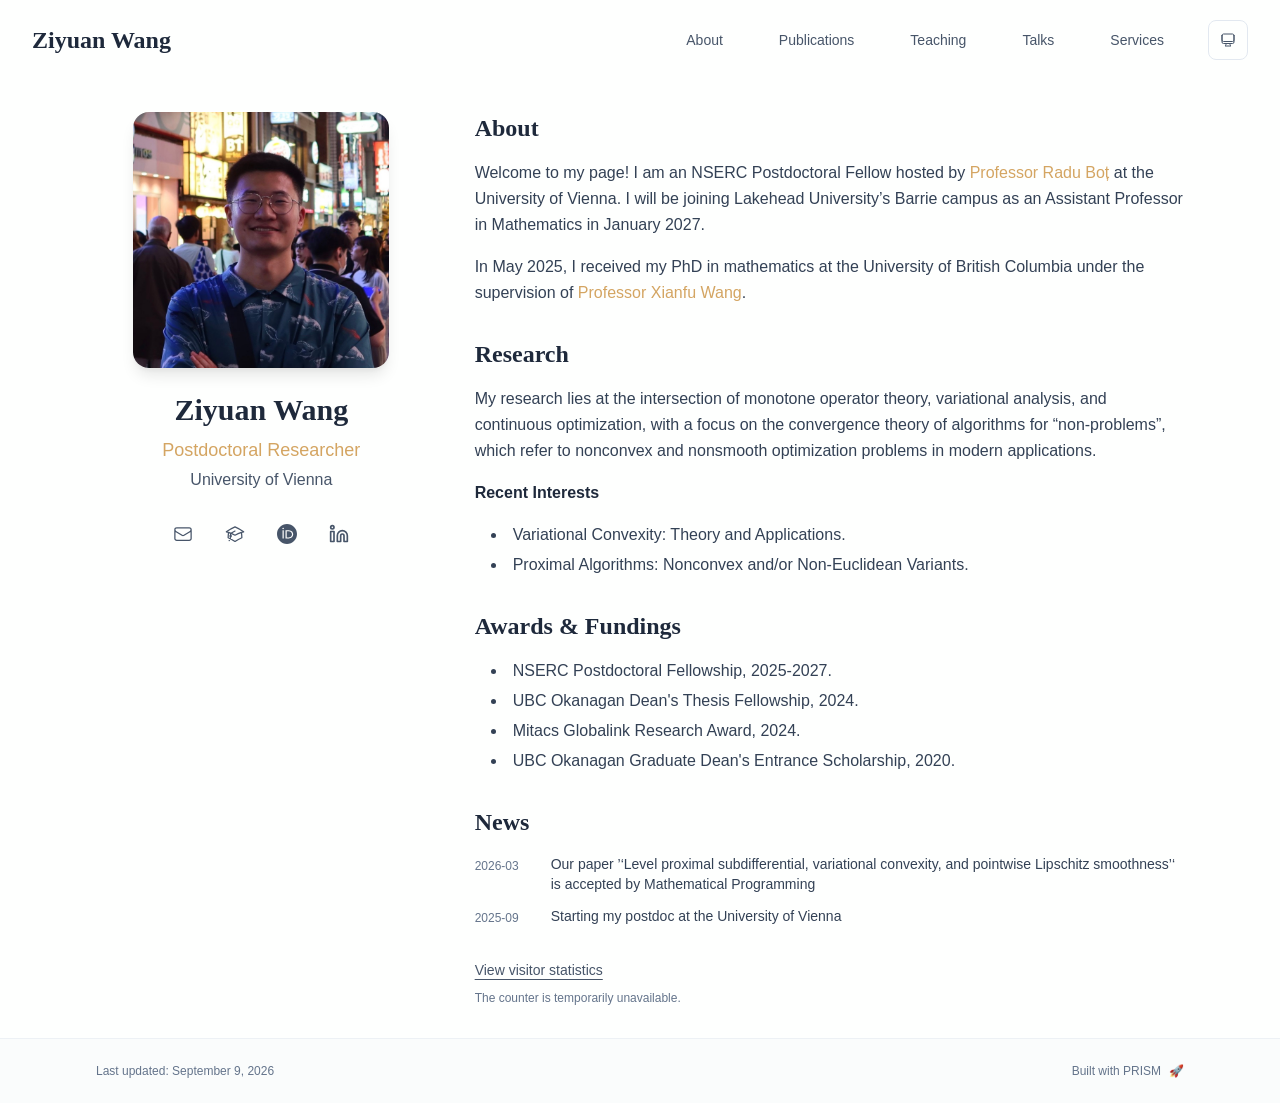
==== commit 2ab834ab: "Update Lakehead appointment and research interests" ====
--- a/index.html
+++ b/index.html
@@ -21,8 +21,8 @@
                 root.classList.add('light');
                 root.setAttribute('data-theme', 'light');
               }
-            </script><title>Ziyuan Wang</title><meta name="description" content="PhD student at the University of Example."/><meta name="author" content="Ziyuan Wang"/><meta name="keywords" content="Ziyuan Wang,PhD,Research,University of Vienna"/><meta name="creator" content="Ziyuan Wang"/><meta name="publisher" content="Ziyuan Wang"/><meta property="og:title" content="Ziyuan Wang"/><meta property="og:description" content="PhD student at the University of Example."/><meta property="og:site_name" content="Ziyuan Wang&#x27;s Academic Website"/><meta property="og:locale" content="en_US"/><meta property="og:type" content="website"/><meta name="twitter:card" content="summary"/><meta name="twitter:title" content="Ziyuan Wang"/><meta name="twitter:description" content="PhD student at the University of Example."/><script>document.querySelectorAll('body link[rel="icon"], body link[rel="apple-touch-icon"]').forEach(el => document.head.appendChild(el))</script><script src="/_next/static/chunks/polyfills-42372ed130431b0a.js" noModule=""></script></head><body class="font-sans antialiased"><div style="visibility:hidden"><nav class="fixed top-0 left-0 right-0 z-50" data-headlessui-state=""><div class="transition-all duration-300 ease-out bg-transparent" style="transform:translateY(-100px)"><div class="max-w-7xl mx-auto px-4 sm:px-6 lg:px-8"><div class="flex justify-between items-center h-16 lg:h-20"><div class="flex-shrink-0" tabindex="0"><a class="text-xl lg:text-2xl font-serif font-semibold text-primary hover:text-accent transition-colors duration-200" href="/">Ziyuan Wang</a></div><div class="hidden lg:block"><div class="ml-10 flex items-center space-x-8"><div class="flex items-baseline space-x-8"><a class="relative px-3 py-2 text-sm font-medium transition-all duration-200 rounded hover:bg-accent/10 hover:shadow-sm text-primary" href="/"><span class="relative z-10">About</span><div class="absolute inset-0 bg-accent/10 rounded-lg"></div></a><a class="relative px-3 py-2 text-sm font-medium transition-all duration-200 rounded hover:bg-accent/10 hover:shadow-sm text-neutral-600 hover:text-primary" href="/publications/"><span class="relative z-10">Publications</span></a><a class="relative px-3 py-2 text-sm font-medium transition-all duration-200 rounded hover:bg-accent/10 hover:shadow-sm text-neutral-600 hover:text-primary" href="/teaching/"><span class="relative z-10">Teaching</span></a><a class="relative px-3 py-2 text-sm font-medium transition-all duration-200 rounded hover:bg-accent/10 hover:shadow-sm text-neutral-600 hover:text-primary" href="/talks/"><span class="relative z-10">Talks</span></a><a class="relative px-3 py-2 text-sm font-medium transition-all duration-200 rounded hover:bg-accent/10 hover:shadow-sm text-neutral-600 hover:text-primary" href="/services/"><span class="relative z-10">Services</span></a></div><div class="flex items-center justify-center w-10 h-10 rounded-lg border border-neutral-200 dark:border-[rgba(148,163,184,0.24)] bg-background dark:bg-neutral-800"><div class="w-4 h-4 rounded-full bg-neutral-300 animate-pulse"></div></div></div></div><div class="lg:hidden flex items-center space-x-2"><div class="flex items-center justify-center w-10 h-10 rounded-lg border border-neutral-200 dark:border-[rgba(148,163,184,0.24)] bg-background dark:bg-neutral-800"><div class="w-4 h-4 rounded-full bg-neutral-300 animate-pulse"></div></div><button class="inline-flex items-center justify-center p-2 rounded-md text-neutral-600 hover:text-primary hover:bg-neutral-100 dark:hover:bg-neutral-800 focus:outline-none focus:ring-2 focus:ring-inset focus:ring-accent transition-colors duration-200" id="headlessui-disclosure-button-«R5pdb»" type="button" aria-expanded="false" data-headlessui-state=""><span class="sr-only">Open main menu</span><div><svg xmlns="http://www.w3.org/2000/svg" fill="none" viewBox="0 0 24 24" stroke-width="1.5" stroke="currentColor" aria-hidden="true" data-slot="icon" class="block h-6 w-6"><path stroke-linecap="round" stroke-linejoin="round" d="M3.75 6.75h16.5M3.75 12h16.5m-16.5 5.25h16.5"></path></svg></div></button></div></div></div></div></nav><main class="min-h-screen pt-16 lg:pt-20"><div class="max-w-6xl mx-auto px-4 sm:px-6 lg:px-8 py-8 bg-background min-h-screen"><div class="grid grid-cols-1 lg:grid-cols-3 gap-12"><div class="lg:col-span-1"><div class="sticky top-8" style="opacity:0;transform:translateY(20px)"><div class="w-64 h-64 mx-auto mb-6 rounded-2xl overflow-hidden shadow-lg hover:shadow-xl transition-all duration-200 hover:scale-105"><img alt="Ziyuan Wang" width="256" height="256" decoding="async" data-nimg="1" class="w-full h-full object-cover object-[32%_center]" style="color:transparent" src="/bio.jpg"/></div><div class="text-center mb-6"><h1 class="text-3xl font-serif font-bold text-primary mb-2">Ziyuan Wang</h1><p class="text-lg text-accent font-medium mb-1">Postdoctoral Researcher</p><p class="text-neutral-600 mb-2">University of Vienna</p></div><div class="flex flex-wrap justify-center gap-3 sm:gap-4 mb-6 relative px-2"><div class="relative"><button class="p-2 sm:p-2 transition-colors duration-200 text-neutral-600 dark:text-neutral-400 hover:text-accent" aria-label="Email"><svg xmlns="http://www.w3.org/2000/svg" fill="none" viewBox="0 0 24 24" stroke-width="1.5" stroke="currentColor" aria-hidden="true" data-slot="icon" class="h-5 w-5"><path stroke-linecap="round" stroke-linejoin="round" d="M21.75 6.75v10.5a2.25 2.25 0 0 1-2.25 2.25h-15a2.25 2.25 0 0 1-2.25-2.25V6.75m19.5 0A2.25 2.25 0 0 0 19.5 4.5h-15a2.25 2.25 0 0 0-2.25 2.25m19.5 0v.243a2.25 2.25 0 0 1-1.07 1.916l-7.5 4.615a2.25 2.25 0 0 1-2.36 0L3.32 8.91a2.25 2.25 0 0 1-1.07-1.916V6.75"></path></svg></button></div><a href="https://scholar.google.ca/citations?user=2fqE3-cAAAAJ&amp;hl=en" target="_blank" rel="noopener noreferrer" class="p-2 sm:p-2 text-neutral-600 dark:text-neutral-400 hover:text-accent transition-colors duration-200" aria-label="Google Scholar"><svg xmlns="http://www.w3.org/2000/svg" fill="none" viewBox="0 0 24 24" stroke-width="1.5" stroke="currentColor" aria-hidden="true" data-slot="icon" class="h-5 w-5"><path stroke-linecap="round" stroke-linejoin="round" d="M4.26 10.147a60.438 60.438 0 0 0-.491 6.347A48.62 48.62 0 0 1 12 20.904a48.62 48.62 0 0 1 8.232-4.41 60.46 60.46 0 0 0-.491-6.347m-15.482 0a50.636 50.636 0 0 0-2.658-.813A59.906 59.906 0 0 1 12 3.493a59.903 59.903 0 0 1 10.399 5.84c-.896.248-1.783.52-2.658.814m-15.482 0A50.717 50.717 0 0 1 12 13.489a50.702 50.702 0 0 1 7.74-3.342M6.75 15a.75.75 0 1 0 0-1.5.75.75 0 0 0 0 1.5Zm0 0v-3.675A55.378 55.378 0 0 1 12 8.443m-7.007 11.55A5.981 5.981 0 0 0 6.75 15.75v-1.5"></path></svg></a><a href="https://orcid.org/0000-0001-6111-9425" target="_blank" rel="noopener noreferrer" class="p-2 sm:p-2 text-neutral-600 dark:text-neutral-400 hover:text-accent transition-colors duration-200" aria-label="ORCID"><svg viewBox="0 0 24 24" fill="currentColor" class="h-5 w-5" xmlns="http://www.w3.org/2000/svg"><path d="M12 0C5.372 0 0 5.372 0 12s5.372 12 12 12 12-5.372 12-12S18.628 0 12 0zM7.369 4.378c.525 0 .947.431.947.947s-.422.947-.947.947a.95.95 0 0 1-.947-.947c0-.525.422-.947.947-.947zm-.722 3.038h1.444v10.041H6.647V7.416zm3.562 0h3.9c3.712 0 5.344 2.653 5.344 5.025 0 2.578-2.016 5.025-5.325 5.025h-3.919V7.416zm1.444 1.303v7.444h2.297c3.272 0 4.022-2.484 4.022-3.722 0-2.016-1.284-3.722-4.097-3.722h-2.222z"></path></svg></a><a href="https://www.linkedin.com/in/ziyuan-wang-8b96aa1b9/" target="_blank" rel="noopener noreferrer" class="p-2 sm:p-2 text-neutral-600 dark:text-neutral-400 hover:text-accent transition-colors duration-200" aria-label="LinkedIn"><svg xmlns="http://www.w3.org/2000/svg" width="24" height="24" viewBox="0 0 24 24" fill="none" stroke="currentColor" stroke-width="2" stroke-linecap="round" stroke-linejoin="round" class="lucide lucide-linkedin h-5 w-5" aria-hidden="true"><path d="M16 8a6 6 0 0 1 6 6v7h-4v-7a2 2 0 0 0-2-2 2 2 0 0 0-2 2v7h-4v-7a6 6 0 0 1 6-6z"></path><rect width="4" height="12" x="2" y="9"></rect><circle cx="4" cy="4" r="2"></circle></svg></a></div></div></div><div class="lg:col-span-2 space-y-8"><section id="about" class="scroll-mt-24 space-y-8"><section style="opacity:0;transform:translateY(20px)"><h2 class="text-2xl font-serif font-bold text-primary mb-4">About</h2><div class="text-neutral-700 dark:text-neutral-600 leading-relaxed"><p class="mb-4 last:mb-0">Welcome to my page! I am an NSERC Postdoctoral Fellow hosted by <a href="https://www.mat.univie.ac.at/~rabot/index.html" node="[object Object]" target="_blank" rel="noopener noreferrer" class="text-accent font-medium transition-all duration-200 rounded hover:bg-accent/10 hover:shadow-sm">Professor Radu Boț</a> at the University of Vienna.</p>
-<p class="mb-4 last:mb-0">In May 2025, I received my PhD in mathematics at the University of British Columbia under the supervision of <a href="https://cmps.ok.ubc.ca/about/contact/shawn-xianfu-wang/" node="[object Object]" target="_blank" rel="noopener noreferrer" class="text-accent font-medium transition-all duration-200 rounded hover:bg-accent/10 hover:shadow-sm">Professor Xianfu Wang</a>.</p></div></section><section style="opacity:0;transform:translateY(20px)"><h2 class="text-2xl font-serif font-bold text-primary mb-4">Research</h2><div class="text-neutral-700 dark:text-neutral-600 leading-relaxed"><p class="mb-4 last:mb-0">My research lies at the intersection of monotone operator theory, variational analysis, and continuous optimization, with a focus on the convergence theory of algorithms for “non-problems”, which refer to challenging large-scale optimization problems in modern applications.</p>
+            </script><title>Ziyuan Wang</title><meta name="description" content="PhD student at the University of Example."/><meta name="author" content="Ziyuan Wang"/><meta name="keywords" content="Ziyuan Wang,PhD,Research,University of Vienna"/><meta name="creator" content="Ziyuan Wang"/><meta name="publisher" content="Ziyuan Wang"/><meta property="og:title" content="Ziyuan Wang"/><meta property="og:description" content="PhD student at the University of Example."/><meta property="og:site_name" content="Ziyuan Wang&#x27;s Academic Website"/><meta property="og:locale" content="en_US"/><meta property="og:type" content="website"/><meta name="twitter:card" content="summary"/><meta name="twitter:title" content="Ziyuan Wang"/><meta name="twitter:description" content="PhD student at the University of Example."/><script>document.querySelectorAll('body link[rel="icon"], body link[rel="apple-touch-icon"]').forEach(el => document.head.appendChild(el))</script><script src="/_next/static/chunks/polyfills-42372ed130431b0a.js" noModule=""></script></head><body class="font-sans antialiased"><div style="visibility:hidden"><nav class="fixed top-0 left-0 right-0 z-50" data-headlessui-state=""><div class="transition-all duration-300 ease-out bg-transparent" style="transform:translateY(-100px)"><div class="max-w-7xl mx-auto px-4 sm:px-6 lg:px-8"><div class="flex justify-between items-center h-16 lg:h-20"><div class="flex-shrink-0" tabindex="0"><a class="text-xl lg:text-2xl font-serif font-semibold text-primary hover:text-accent transition-colors duration-200" href="/">Ziyuan Wang</a></div><div class="hidden lg:block"><div class="ml-10 flex items-center space-x-8"><div class="flex items-baseline space-x-8"><a class="relative px-3 py-2 text-sm font-medium transition-all duration-200 rounded hover:bg-accent/10 hover:shadow-sm text-primary" href="/"><span class="relative z-10">About</span><div class="absolute inset-0 bg-accent/10 rounded-lg"></div></a><a class="relative px-3 py-2 text-sm font-medium transition-all duration-200 rounded hover:bg-accent/10 hover:shadow-sm text-neutral-600 hover:text-primary" href="/publications/"><span class="relative z-10">Publications</span></a><a class="relative px-3 py-2 text-sm font-medium transition-all duration-200 rounded hover:bg-accent/10 hover:shadow-sm text-neutral-600 hover:text-primary" href="/teaching/"><span class="relative z-10">Teaching</span></a><a class="relative px-3 py-2 text-sm font-medium transition-all duration-200 rounded hover:bg-accent/10 hover:shadow-sm text-neutral-600 hover:text-primary" href="/talks/"><span class="relative z-10">Talks</span></a><a class="relative px-3 py-2 text-sm font-medium transition-all duration-200 rounded hover:bg-accent/10 hover:shadow-sm text-neutral-600 hover:text-primary" href="/services/"><span class="relative z-10">Services</span></a></div><div class="flex items-center justify-center w-10 h-10 rounded-lg border border-neutral-200 dark:border-[rgba(148,163,184,0.24)] bg-background dark:bg-neutral-800"><div class="w-4 h-4 rounded-full bg-neutral-300 animate-pulse"></div></div></div></div><div class="lg:hidden flex items-center space-x-2"><div class="flex items-center justify-center w-10 h-10 rounded-lg border border-neutral-200 dark:border-[rgba(148,163,184,0.24)] bg-background dark:bg-neutral-800"><div class="w-4 h-4 rounded-full bg-neutral-300 animate-pulse"></div></div><button class="inline-flex items-center justify-center p-2 rounded-md text-neutral-600 hover:text-primary hover:bg-neutral-100 dark:hover:bg-neutral-800 focus:outline-none focus:ring-2 focus:ring-inset focus:ring-accent transition-colors duration-200" id="headlessui-disclosure-button-«R5pdb»" type="button" aria-expanded="false" data-headlessui-state=""><span class="sr-only">Open main menu</span><div><svg xmlns="http://www.w3.org/2000/svg" fill="none" viewBox="0 0 24 24" stroke-width="1.5" stroke="currentColor" aria-hidden="true" data-slot="icon" class="block h-6 w-6"><path stroke-linecap="round" stroke-linejoin="round" d="M3.75 6.75h16.5M3.75 12h16.5m-16.5 5.25h16.5"></path></svg></div></button></div></div></div></div></nav><main class="min-h-screen pt-16 lg:pt-20"><div class="max-w-6xl mx-auto px-4 sm:px-6 lg:px-8 py-8 bg-background min-h-screen"><div class="grid grid-cols-1 lg:grid-cols-3 gap-12"><div class="lg:col-span-1"><div class="sticky top-8" style="opacity:0;transform:translateY(20px)"><div class="w-64 h-64 mx-auto mb-6 rounded-2xl overflow-hidden shadow-lg hover:shadow-xl transition-all duration-200 hover:scale-105"><img alt="Ziyuan Wang" width="256" height="256" decoding="async" data-nimg="1" class="w-full h-full object-cover object-[32%_center]" style="color:transparent" src="/bio.jpg"/></div><div class="text-center mb-6"><h1 class="text-3xl font-serif font-bold text-primary mb-2">Ziyuan Wang</h1><p class="text-lg text-accent font-medium mb-1">Postdoctoral Researcher</p><p class="text-neutral-600 mb-2">University of Vienna</p></div><div class="flex flex-wrap justify-center gap-3 sm:gap-4 mb-6 relative px-2"><div class="relative"><button class="p-2 sm:p-2 transition-colors duration-200 text-neutral-600 dark:text-neutral-400 hover:text-accent" aria-label="Email"><svg xmlns="http://www.w3.org/2000/svg" fill="none" viewBox="0 0 24 24" stroke-width="1.5" stroke="currentColor" aria-hidden="true" data-slot="icon" class="h-5 w-5"><path stroke-linecap="round" stroke-linejoin="round" d="M21.75 6.75v10.5a2.25 2.25 0 0 1-2.25 2.25h-15a2.25 2.25 0 0 1-2.25-2.25V6.75m19.5 0A2.25 2.25 0 0 0 19.5 4.5h-15a2.25 2.25 0 0 0-2.25 2.25m19.5 0v.243a2.25 2.25 0 0 1-1.07 1.916l-7.5 4.615a2.25 2.25 0 0 1-2.36 0L3.32 8.91a2.25 2.25 0 0 1-1.07-1.916V6.75"></path></svg></button></div><a href="https://scholar.google.ca/citations?user=2fqE3-cAAAAJ&amp;hl=en" target="_blank" rel="noopener noreferrer" class="p-2 sm:p-2 text-neutral-600 dark:text-neutral-400 hover:text-accent transition-colors duration-200" aria-label="Google Scholar"><svg xmlns="http://www.w3.org/2000/svg" fill="none" viewBox="0 0 24 24" stroke-width="1.5" stroke="currentColor" aria-hidden="true" data-slot="icon" class="h-5 w-5"><path stroke-linecap="round" stroke-linejoin="round" d="M4.26 10.147a60.438 60.438 0 0 0-.491 6.347A48.62 48.62 0 0 1 12 20.904a48.62 48.62 0 0 1 8.232-4.41 60.46 60.46 0 0 0-.491-6.347m-15.482 0a50.636 50.636 0 0 0-2.658-.813A59.906 59.906 0 0 1 12 3.493a59.903 59.903 0 0 1 10.399 5.84c-.896.248-1.783.52-2.658.814m-15.482 0A50.717 50.717 0 0 1 12 13.489a50.702 50.702 0 0 1 7.74-3.342M6.75 15a.75.75 0 1 0 0-1.5.75.75 0 0 0 0 1.5Zm0 0v-3.675A55.378 55.378 0 0 1 12 8.443m-7.007 11.55A5.981 5.981 0 0 0 6.75 15.75v-1.5"></path></svg></a><a href="https://orcid.org/0000-0001-6111-9425" target="_blank" rel="noopener noreferrer" class="p-2 sm:p-2 text-neutral-600 dark:text-neutral-400 hover:text-accent transition-colors duration-200" aria-label="ORCID"><svg viewBox="0 0 24 24" fill="currentColor" class="h-5 w-5" xmlns="http://www.w3.org/2000/svg"><path d="M12 0C5.372 0 0 5.372 0 12s5.372 12 12 12 12-5.372 12-12S18.628 0 12 0zM7.369 4.378c.525 0 .947.431.947.947s-.422.947-.947.947a.95.95 0 0 1-.947-.947c0-.525.422-.947.947-.947zm-.722 3.038h1.444v10.041H6.647V7.416zm3.562 0h3.9c3.712 0 5.344 2.653 5.344 5.025 0 2.578-2.016 5.025-5.325 5.025h-3.919V7.416zm1.444 1.303v7.444h2.297c3.272 0 4.022-2.484 4.022-3.722 0-2.016-1.284-3.722-4.097-3.722h-2.222z"></path></svg></a><a href="https://www.linkedin.com/in/ziyuan-wang-8b96aa1b9/" target="_blank" rel="noopener noreferrer" class="p-2 sm:p-2 text-neutral-600 dark:text-neutral-400 hover:text-accent transition-colors duration-200" aria-label="LinkedIn"><svg xmlns="http://www.w3.org/2000/svg" width="24" height="24" viewBox="0 0 24 24" fill="none" stroke="currentColor" stroke-width="2" stroke-linecap="round" stroke-linejoin="round" class="lucide lucide-linkedin h-5 w-5" aria-hidden="true"><path d="M16 8a6 6 0 0 1 6 6v7h-4v-7a2 2 0 0 0-2-2 2 2 0 0 0-2 2v7h-4v-7a6 6 0 0 1 6-6z"></path><rect width="4" height="12" x="2" y="9"></rect><circle cx="4" cy="4" r="2"></circle></svg></a></div></div></div><div class="lg:col-span-2 space-y-8"><section id="about" class="scroll-mt-24 space-y-8"><section style="opacity:0;transform:translateY(20px)"><h2 class="text-2xl font-serif font-bold text-primary mb-4">About</h2><div class="text-neutral-700 dark:text-neutral-600 leading-relaxed"><p class="mb-4 last:mb-0">Welcome to my page! I am an NSERC Postdoctoral Fellow hosted by <a href="https://www.mat.univie.ac.at/~rabot/index.html" node="[object Object]" target="_blank" rel="noopener noreferrer" class="text-accent font-medium transition-all duration-200 rounded hover:bg-accent/10 hover:shadow-sm">Professor Radu Boț</a> at the University of Vienna. I will be joining Lakehead University’s Barrie campus as an Assistant Professor in Mathematics in January 2027.</p>
+<p class="mb-4 last:mb-0">In May 2025, I received my PhD in mathematics at the University of British Columbia under the supervision of <a href="https://cmps.ok.ubc.ca/about/contact/shawn-xianfu-wang/" node="[object Object]" target="_blank" rel="noopener noreferrer" class="text-accent font-medium transition-all duration-200 rounded hover:bg-accent/10 hover:shadow-sm">Professor Xianfu Wang</a>.</p></div></section><section style="opacity:0;transform:translateY(20px)"><h2 class="text-2xl font-serif font-bold text-primary mb-4">Research</h2><div class="text-neutral-700 dark:text-neutral-600 leading-relaxed"><p class="mb-4 last:mb-0">My research lies at the intersection of monotone operator theory, variational analysis, and continuous optimization, with a focus on the convergence theory of algorithms for “non-problems”, which refer to nonconvex and nonsmooth optimization problems in modern applications.</p>
 <p class="mb-4 last:mb-0"><strong class="font-semibold text-primary">Recent Interests</strong></p>
 <ul class="list-disc list-inside mb-4 space-y-1 ml-4">
 <li class="mb-1">Variational Convexity: Theory and Applications.</li>
@@ -32,4 +32,4 @@
 <li class="mb-1">UBC Okanagan Dean&#x27;s Thesis Fellowship, 2024.</li>
 <li class="mb-1">Mitacs Globalink Research Award, 2024.</li>
 <li class="mb-1">UBC Okanagan Graduate Dean&#x27;s Entrance Scholarship, 2020.</li>
-</ul></div></section><section style="opacity:0;transform:translateY(20px)"><h2 class="text-2xl font-serif font-bold text-primary mb-4">News</h2><div class="space-y-3"><div class="flex items-start space-x-3"><span class="text-xs text-neutral-500 mt-1 w-16 flex-shrink-0">2026-03</span><p class="text-sm text-neutral-700">Our paper ’‘Level proximal subdifferential, variational convexity, and pointwise Lipschitz smoothness’‘ is accepted by Mathematical Programming</p></div><div class="flex items-start space-x-3"><span class="text-xs text-neutral-500 mt-1 w-16 flex-shrink-0">2025-09</span><p class="text-sm text-neutral-700">Starting my postdoc at the University of Vienna</p></div></div></section><section id="visitor-statistics-heading" aria-label="Visitor statistics" class="scroll-mt-24"><a href="https://info.flagcounter.com/yL9l" target="_blank" rel="noopener noreferrer" class="inline-block max-w-full" aria-label="Visitor counts by country and page views. Open detailed statistics in a new tab."><img src="https://s01.flagcounter.com/count2/yL9l/bg_FEFFFE/txt_475569/border_FEFFFE/columns_2/maxflags_10/viewers_0/labels_1/pageviews_1/flags_0/percent_0/" alt="Visitor counts by country, identified by flags and country codes, and total page views" class="max-w-full h-auto rounded-sm" loading="eager" referrerPolicy="strict-origin-when-cross-origin"/></a><p class="mt-2 text-xs text-neutral-500">Approximate locations by country.</p></section></section></div></div></div><!--$--><!--/$--><!--$--><!--/$--></main><footer class="border-t border-neutral-200/50 bg-neutral-50/50 dark:bg-neutral-900/50 dark:border-neutral-700/50"><div class="max-w-6xl mx-auto px-4 sm:px-6 lg:px-8 py-6"><div class="flex flex-col sm:flex-row justify-between items-center gap-2"><p class="text-xs text-neutral-500">Last updated: <!-- -->September 9, 2026</p><p class="text-xs text-neutral-500 flex items-center"><a href="https://github.com/xyjoey/PRISM" target="_blank" rel="noopener noreferrer">Built with PRISM</a><span class="ml-2">🚀</span></p></div></div></footer></div><script src="/_next/static/chunks/webpack-679b75d1c4c2027c.js" async=""></script><script>(self.__next_f=self.__next_f||[]).push([0])</script><script>self.__next_f.push([1,"1:\"$Sreact.fragment\"\n2:I[3719,[\"17\",\"static/chunks/17-9c04c9413a9f9f1f.js\",\"874\",\"static/chunks/874-6cc630662f3664af.js\",\"862\",\"static/chunks/862-15038af301665bb3.js\",\"177\",\"static/chunks/app/layout-aedb9b777c884f7d.js\"],\"ThemeProvider\"]\n3:I[768,[\"17\",\"static/chunks/17-9c04c9413a9f9f1f.js\",\"874\",\"static/chunks/874-6cc630662f3664af.js\",\"862\",\"static/chunks/862-15038af301665bb3.js\",\"177\",\"static/chunks/app/layout-aedb9b777c884f7d.js\"],\"default\"]\n4:I[7555,[],\"\"]\n5:I[1295,[],\"\"]\n6:I[2548,[\"17\",\"static/chunks/17-9c04c9413a9f9f1f.js\",\"874\",\"static/chunks/874-6cc630662f3664af.js\",\"862\",\"static/chunks/862-15038af301665bb3.js\",\"177\",\"static/chunks/app/layout-aedb9b777c884f7d.js\"],\"default\"]\n7:I[7437,[\"17\",\"static/chunks/17-9c04c9413a9f9f1f.js\",\"178\",\"static/chunks/178-595a94b9af1e67b5.js\",\"874\",\"static/chunks/874-6cc630662f3664af.js\",\"748\",\"static/chunks/748-b0753eeaf12cb586.js\",\"974\",\"static/chunks/app/page-01ccf9796776281f.js\"],\"default\"]\n8:I[9507,[\"17\",\"static/chunks/17-9c04c9413a9f9f1f.js\",\"178\",\"static/chunks/178-595a94b9af1e67b5.js\",\"874\",\"static/chunks/874-6cc630662f3664af.js\",\"748\",\"static/chunks/748-b0753eeaf12cb586.js\",\"974\",\"static/chunks/app/page-01ccf9796776281f.js\"],\"default\"]\n9:I[1990,[\"17\",\"static/chunks/17-9c04c9413a9f9f1f.js\",\"178\",\"static/chunks/178-595a94b9af1e67b5.js\",\"874\",\"static/chunks/874-6cc630662f3664af.js\",\"748\",\"static/chunks/748-b0753eeaf12cb586.js\",\"974\",\"static/chunks/app/page-01ccf9796776281f.js\"],\"default\"]\na:I[3286,[\"17\",\"static/chunks/17-9c04c9413a9f9f1f.js\",\"178\",\"static/chunks/178-595a94b9af1e67b5.js\",\"874\",\"static/chunks/874-6cc630662f3664af.js\",\"748\",\"static/chunks/748-b0753eeaf12cb586.js\",\"974\",\"static/chunks/app/page-01ccf9796776281f.js\"],\"default\"]\nb:I[9665,[],\"MetadataBoundary\"]\nd:I[9665,[],\"OutletBoundary\"]\n10:I[4911,[],\"AsyncMetadataOutlet\"]\n12:I[9665,[],\"ViewportBoundary\"]\n14:I[6614,[],\"\"]\n:HL[\"/_next/static/css/4b8d48b1dbe27253.css\",\"style\"]\n"])</script><script>self.__next_f.push([1,"0:{\"P\":null,\"b\":\"fvpRJXDjVCFg0R6aEnGux\",\"p\":\"\",\"c\":[\"\",\"\"],\"i\":false,\"f\":[[[\"\",{\"children\":[\"__PAGE__\",{}]},\"$undefined\",\"$undefined\",true],[\"\",[\"$\",\"$1\",\"c\",{\"children\":[[[\"$\",\"link\",\"0\",{\"rel\":\"stylesheet\",\"href\":\"/_next/static/css/4b8d48b1dbe27253.css\",\"precedence\":\"next\",\"crossOrigin\":\"$undefined\",\"nonce\":\"$undefined\"}]],[\"$\",\"html\",null,{\"lang\":\"en\",\"className\":\"scroll-smooth\",\"suppressHydrationWarning\":true,\"children\":[[\"$\",\"head\",null,{\"children\":[[\"$\",\"link\",null,{\"rel\":\"icon\",\"href\":\"$undefined\",\"type\":\"image/svg+xml\"}],[\"$\",\"link\",null,{\"rel\":\"dns-prefetch\",\"href\":\"https://google-fonts.jialeliu.com\"}],[\"$\",\"link\",null,{\"rel\":\"preconnect\",\"href\":\"https://google-fonts.jialeliu.com\",\"crossOrigin\":\"\"}],[\"$\",\"link\",null,{\"rel\":\"preload\",\"as\":\"style\",\"href\":\"https://google-fonts.jialeliu.com/css2?family=Inter:wght@300;400;500;600;700\u0026family=Crimson+Text:ital,wght@0,400;0,600;1,400\u0026display=swap\"}],[\"$\",\"link\",null,{\"rel\":\"stylesheet\",\"id\":\"gfonts-css\",\"href\":\"https://google-fonts.jialeliu.com/css2?family=Inter:wght@300;400;500;600;700\u0026family=Crimson+Text:ital,wght@0,400;0,600;1,400\u0026display=swap\",\"media\":\"print\"}],[\"$\",\"script\",null,{\"dangerouslySetInnerHTML\":{\"__html\":\"\\n              (function(){\\n                var l = document.getElementById('gfonts-css');\\n                if (!l) return;\\n                if (l.media !== 'all') {\\n                  l.addEventListener('load', function(){ try { l.media = 'all'; } catch(e){} });\\n                }\\n              })();\\n            \"}}],[\"$\",\"noscript\",null,{\"children\":[\"$\",\"link\",null,{\"rel\":\"stylesheet\",\"href\":\"https://google-fonts.jialeliu.com/css2?family=Inter:wght@300;400;500;600;700\u0026family=Crimson+Text:ital,wght@0,400;0,600;1,400\u0026display=swap\"}]}],[\"$\",\"script\",null,{\"dangerouslySetInnerHTML\":{\"__html\":\"\\n              try {\\n                const theme = localStorage.getItem('theme-storage');\\n                const parsed = theme ? JSON.parse(theme) : null;\\n                const setting = parsed?.state?.theme || 'system';\\n                const prefersDark = typeof window !== 'undefined' \u0026\u0026 window.matchMedia \u0026\u0026 window.matchMedia('(prefers-color-scheme: dark)').matches;\\n                const effective = setting === 'dark' ? 'dark' : (setting === 'light' ? 'light' : (prefersDark ? 'dark' : 'light'));\\n                var root = document.documentElement;\\n                root.classList.add(effective);\\n                root.setAttribute('data-theme', effective);\\n              } catch (e) {\\n                var root = document.documentElement;\\n                root.classList.add('light');\\n                root.setAttribute('data-theme', 'light');\\n              }\\n            \"}}]]}],[\"$\",\"body\",null,{\"className\":\"font-sans antialiased\",\"children\":[\"$\",\"$L2\",null,{\"children\":[[\"$\",\"$L3\",null,{\"items\":[{\"title\":\"About\",\"type\":\"page\",\"target\":\"about\",\"href\":\"/\"},{\"title\":\"Publications\",\"type\":\"page\",\"target\":\"publications\",\"href\":\"/publications\"},{\"title\":\"Teaching\",\"type\":\"page\",\"target\":\"teaching\",\"href\":\"/teaching\"},{\"title\":\"Talks\",\"type\":\"page\",\"target\":\"talks\",\"href\":\"/talks\"},{\"title\":\"Services\",\"type\":\"page\",\"target\":\"services\",\"href\":\"/services\"}],\"siteTitle\":\"Ziyuan Wang\",\"enableOnePageMode\":false}],[\"$\",\"main\",null,{\"className\":\"min-h-screen pt-16 lg:pt-20\",\"children\":[\"$\",\"$L4\",null,{\"parallelRouterKey\":\"children\",\"error\":\"$undefined\",\"errorStyles\":\"$undefined\",\"errorScripts\":\"$undefined\",\"template\":[\"$\",\"$L5\",null,{}],\"templateStyles\":\"$undefined\",\"templateScripts\":\"$undefined\",\"notFound\":[[[\"$\",\"title\",null,{\"children\":\"404: This page could not be found.\"}],[\"$\",\"div\",null,{\"style\":{\"fontFamily\":\"system-ui,\\\"Segoe UI\\\",Roboto,Helvetica,Arial,sans-serif,\\\"Apple Color Emoji\\\",\\\"Segoe UI Emoji\\\"\",\"height\":\"100vh\",\"textAlign\":\"center\",\"display\":\"flex\",\"flexDirection\":\"column\",\"alignItems\":\"center\",\"justifyContent\":\"center\"},\"children\":[\"$\",\"div\",null,{\"children\":[[\"$\",\"style\",null,{\"dangerouslySetInnerHTML\":{\"__html\":\"body{color:#000;background:#fff;margin:0}.next-error-h1{border-right:1px solid rgba(0,0,0,.3)}@media (prefers-color-scheme:dark){body{color:#fff;background:#000}.next-error-h1{border-right:1px solid rgba(255,255,255,.3)}}\"}}],[\"$\",\"h1\",null,{\"className\":\"next-error-h1\",\"style\":{\"display\":\"inline-block\",\"margin\":\"0 20px 0 0\",\"padding\":\"0 23px 0 0\",\"fontSize\":24,\"fontWeight\":500,\"verticalAlign\":\"top\",\"lineHeight\":\"49px\"},\"children\":404}],[\"$\",\"div\",null,{\"style\":{\"display\":\"inline-block\"},\"children\":[\"$\",\"h2\",null,{\"style\":{\"fontSize\":14,\"fontWeight\":400,\"lineHeight\":\"49px\",\"margin\":0},\"children\":\"This page could not be found.\"}]}]]}]}]],[]],\"forbidden\":\"$undefined\",\"unauthorized\":\"$undefined\"}]}],[\"$\",\"$L6\",null,{\"lastUpdated\":\"September 9, 2026\"}]]}]}]]}]]}],{\"children\":[\"__PAGE__\",[\"$\",\"$1\",\"c\",{\"children\":[[\"$\",\"div\",null,{\"className\":\"max-w-6xl mx-auto px-4 sm:px-6 lg:px-8 py-8 bg-background min-h-screen\",\"children\":[\"$\",\"div\",null,{\"className\":\"grid grid-cols-1 lg:grid-cols-3 gap-12\",\"children\":[[\"$\",\"div\",null,{\"className\":\"lg:col-span-1\",\"children\":[\"$\",\"$L7\",null,{\"author\":{\"name\":\"Ziyuan Wang\",\"title\":\"Postdoctoral Researcher\",\"institution\":\"University of Vienna\",\"avatar\":\"/bio.jpg\"},\"social\":{\"email\":\"ziyuan.wang96@outlook.com\",\"google_scholar\":\"https://scholar.google.ca/citations?user=2fqE3-cAAAAJ\u0026hl=en\",\"orcid\":\"https://orcid.org/0000-0001-6111-9425\",\"linkedin\":\"https://www.linkedin.com/in/ziyuan-wang-8b96aa1b9/\"},\"features\":{\"enable_likes\":false,\"enable_one_page_mode\":false},\"researchInterests\":\"$undefined\"}]}],[\"$\",\"div\",null,{\"className\":\"lg:col-span-2 space-y-8\",\"children\":[[\"$\",\"section\",\"about\",{\"id\":\"about\",\"className\":\"scroll-mt-24 space-y-8\",\"children\":[[[\"$\",\"$L8\",\"about\",{\"content\":\"Welcome to my page! I am an NSERC Postdoctoral Fellow hosted by [Professor Radu Boț](https://www.mat.univie.ac.at/~rabot/index.html) at the University of Vienna.\\n\\nIn May 2025, I received my PhD in mathematics at the University of British Columbia under the supervision of [Professor Xianfu Wang](https://cmps.ok.ubc.ca/about/contact/shawn-xianfu-wang/). \\n\\n\",\"title\":\"About\"}],[\"$\",\"$L8\",\"research\",{\"content\":\"My research lies at the intersection of monotone operator theory, variational analysis, and continuous optimization, with a focus on the convergence theory of algorithms for “non-problems”, which refer to challenging large-scale optimization problems in modern applications.\\n\\n**Recent Interests**\\n- Variational Convexity: Theory and Applications.\\n- Proximal Algorithms: Nonconvex and/or Non-Euclidean Variants.\",\"title\":\"Research\"}],[\"$\",\"$L8\",\"awards\",{\"content\":\"- NSERC Postdoctoral Fellowship, 2025-2027.\\n- UBC Okanagan Dean's Thesis Fellowship, 2024.\\n- Mitacs Globalink Research Award, 2024.\\n- UBC Okanagan Graduate Dean's Entrance Scholarship, 2020.\",\"title\":\"Awards \u0026 Fundings\"}],[\"$\",\"$1\",\"news\",{\"children\":[[\"$\",\"$L9\",null,{\"items\":[{\"date\":\"2026-03\",\"content\":\"Our paper ’‘Level proximal subdifferential, variational convexity, and pointwise Lipschitz smoothness’‘ is accepted by Mathematical Programming\"},{\"date\":\"2025-09\",\"content\":\"Starting my postdoc at the University of Vienna\"}],\"title\":\"News\"}],[\"$\",\"$La\",\"https://s01.flagcounter.com/count2/yL9l/bg_FEFFFE/txt_475569/border_FEFFFE/columns_2/maxflags_10/viewers_0/labels_1/pageviews_1/flags_0/percent_0/\",{\"imageUrl\":\"https://s01.flagcounter.com/count2/yL9l/bg_FEFFFE/txt_475569/border_FEFFFE/columns_2/maxflags_10/viewers_0/labels_1/pageviews_1/flags_0/percent_0/\",\"statisticsUrl\":\"https://info.flagcounter.com/yL9l\"}]]}]],false,false,false]}]]}]]}]}],[\"$\",\"$Lb\",null,{\"children\":\"$Lc\"}],null,[\"$\",\"$Ld\",null,{\"children\":[\"$Le\",\"$Lf\",[\"$\",\"$L10\",null,{\"promise\":\"$@11\"}]]}]]}],{},null,false]},null,false],[\"$\",\"$1\",\"h\",{\"children\":[null,[\"$\",\"$1\",\"ct1vvC3Emo1BLy6N0csF2\",{\"children\":[[\"$\",\"$L12\",null,{\"children\":\"$L13\"}],null]}],null]}],false]],\"m\":\"$undefined\",\"G\":[\"$14\",\"$undefined\"],\"s\":false,\"S\":true}\n"])</script><script>self.__next_f.push([1,"15:\"$Sreact.suspense\"\n16:I[4911,[],\"AsyncMetadata\"]\nc:[\"$\",\"$15\",null,{\"fallback\":null,\"children\":[\"$\",\"$L16\",null,{\"promise\":\"$@17\"}]}]\n"])</script><script>self.__next_f.push([1,"f:null\n"])</script><script>self.__next_f.push([1,"13:[[\"$\",\"meta\",\"0\",{\"charSet\":\"utf-8\"}],[\"$\",\"meta\",\"1\",{\"name\":\"viewport\",\"content\":\"width=device-width, initial-scale=1\"}]]\ne:null\n"])</script><script>self.__next_f.push([1,"17:{\"metadata\":[[\"$\",\"title\",\"0\",{\"children\":\"Ziyuan Wang\"}],[\"$\",\"meta\",\"1\",{\"name\":\"description\",\"content\":\"PhD student at the University of Example.\"}],[\"$\",\"meta\",\"2\",{\"name\":\"author\",\"content\":\"Ziyuan Wang\"}],[\"$\",\"meta\",\"3\",{\"name\":\"keywords\",\"content\":\"Ziyuan Wang,PhD,Research,University of Vienna\"}],[\"$\",\"meta\",\"4\",{\"name\":\"creator\",\"content\":\"Ziyuan Wang\"}],[\"$\",\"meta\",\"5\",{\"name\":\"publisher\",\"content\":\"Ziyuan Wang\"}],[\"$\",\"meta\",\"6\",{\"property\":\"og:title\",\"content\":\"Ziyuan Wang\"}],[\"$\",\"meta\",\"7\",{\"property\":\"og:description\",\"content\":\"PhD student at the University of Example.\"}],[\"$\",\"meta\",\"8\",{\"property\":\"og:site_name\",\"content\":\"Ziyuan Wang's Academic Website\"}],[\"$\",\"meta\",\"9\",{\"property\":\"og:locale\",\"content\":\"en_US\"}],[\"$\",\"meta\",\"10\",{\"property\":\"og:type\",\"content\":\"website\"}],[\"$\",\"meta\",\"11\",{\"name\":\"twitter:card\",\"content\":\"summary\"}],[\"$\",\"meta\",\"12\",{\"name\":\"twitter:title\",\"content\":\"Ziyuan Wang\"}],[\"$\",\"meta\",\"13\",{\"name\":\"twitter:description\",\"content\":\"PhD student at the University of Example.\"}]],\"error\":null,\"digest\":\"$undefined\"}\n11:{\"metadata\":\"$17:metadata\",\"error\":null,\"digest\":\"$undefined\"}\n"])</script></body></html>+</ul></div></section><section style="opacity:0;transform:translateY(20px)"><h2 class="text-2xl font-serif font-bold text-primary mb-4">News</h2><div class="space-y-3"><div class="flex items-start space-x-3"><span class="text-xs text-neutral-500 mt-1 w-16 flex-shrink-0">2026-03</span><p class="text-sm text-neutral-700">Our paper ’‘Level proximal subdifferential, variational convexity, and pointwise Lipschitz smoothness’‘ is accepted by Mathematical Programming</p></div><div class="flex items-start space-x-3"><span class="text-xs text-neutral-500 mt-1 w-16 flex-shrink-0">2025-09</span><p class="text-sm text-neutral-700">Starting my postdoc at the University of Vienna</p></div></div></section><section id="visitor-statistics-heading" aria-label="Visitor statistics" class="scroll-mt-24"><a href="https://info.flagcounter.com/yL9l" target="_blank" rel="noopener noreferrer" class="inline-block max-w-full" aria-label="Visitor counts by country and page views. Open detailed statistics in a new tab."><img src="https://s01.flagcounter.com/count2/yL9l/bg_FEFFFE/txt_475569/border_FEFFFE/columns_2/maxflags_10/viewers_0/labels_1/pageviews_1/flags_0/percent_0/" alt="Visitor counts by country, identified by flags and country codes, and total page views" class="max-w-full h-auto rounded-sm" loading="eager" referrerPolicy="strict-origin-when-cross-origin"/></a><p class="mt-2 text-xs text-neutral-500">Approximate locations by country.</p></section></section></div></div></div><!--$--><!--/$--><!--$--><!--/$--></main><footer class="border-t border-neutral-200/50 bg-neutral-50/50 dark:bg-neutral-900/50 dark:border-neutral-700/50"><div class="max-w-6xl mx-auto px-4 sm:px-6 lg:px-8 py-6"><div class="flex flex-col sm:flex-row justify-between items-center gap-2"><p class="text-xs text-neutral-500">Last updated: <!-- -->September 9, 2026</p><p class="text-xs text-neutral-500 flex items-center"><a href="https://github.com/xyjoey/PRISM" target="_blank" rel="noopener noreferrer">Built with PRISM</a><span class="ml-2">🚀</span></p></div></div></footer></div><script src="/_next/static/chunks/webpack-679b75d1c4c2027c.js" async=""></script><script>(self.__next_f=self.__next_f||[]).push([0])</script><script>self.__next_f.push([1,"1:\"$Sreact.fragment\"\n2:I[3719,[\"17\",\"static/chunks/17-9c04c9413a9f9f1f.js\",\"874\",\"static/chunks/874-6cc630662f3664af.js\",\"862\",\"static/chunks/862-15038af301665bb3.js\",\"177\",\"static/chunks/app/layout-aedb9b777c884f7d.js\"],\"ThemeProvider\"]\n3:I[768,[\"17\",\"static/chunks/17-9c04c9413a9f9f1f.js\",\"874\",\"static/chunks/874-6cc630662f3664af.js\",\"862\",\"static/chunks/862-15038af301665bb3.js\",\"177\",\"static/chunks/app/layout-aedb9b777c884f7d.js\"],\"default\"]\n4:I[7555,[],\"\"]\n5:I[1295,[],\"\"]\n6:I[2548,[\"17\",\"static/chunks/17-9c04c9413a9f9f1f.js\",\"874\",\"static/chunks/874-6cc630662f3664af.js\",\"862\",\"static/chunks/862-15038af301665bb3.js\",\"177\",\"static/chunks/app/layout-aedb9b777c884f7d.js\"],\"default\"]\n7:I[7437,[\"17\",\"static/chunks/17-9c04c9413a9f9f1f.js\",\"178\",\"static/chunks/178-595a94b9af1e67b5.js\",\"874\",\"static/chunks/874-6cc630662f3664af.js\",\"748\",\"static/chunks/748-b0753eeaf12cb586.js\",\"974\",\"static/chunks/app/page-01ccf9796776281f.js\"],\"default\"]\n8:I[9507,[\"17\",\"static/chunks/17-9c04c9413a9f9f1f.js\",\"178\",\"static/chunks/178-595a94b9af1e67b5.js\",\"874\",\"static/chunks/874-6cc630662f3664af.js\",\"748\",\"static/chunks/748-b0753eeaf12cb586.js\",\"974\",\"static/chunks/app/page-01ccf9796776281f.js\"],\"default\"]\n9:I[1990,[\"17\",\"static/chunks/17-9c04c9413a9f9f1f.js\",\"178\",\"static/chunks/178-595a94b9af1e67b5.js\",\"874\",\"static/chunks/874-6cc630662f3664af.js\",\"748\",\"static/chunks/748-b0753eeaf12cb586.js\",\"974\",\"static/chunks/app/page-01ccf9796776281f.js\"],\"default\"]\na:I[3286,[\"17\",\"static/chunks/17-9c04c9413a9f9f1f.js\",\"178\",\"static/chunks/178-595a94b9af1e67b5.js\",\"874\",\"static/chunks/874-6cc630662f3664af.js\",\"748\",\"static/chunks/748-b0753eeaf12cb586.js\",\"974\",\"static/chunks/app/page-01ccf9796776281f.js\"],\"default\"]\nb:I[9665,[],\"MetadataBoundary\"]\nd:I[9665,[],\"OutletBoundary\"]\n10:I[4911,[],\"AsyncMetadataOutlet\"]\n12:I[9665,[],\"ViewportBoundary\"]\n14:I[6614,[],\"\"]\n:HL[\"/_next/static/css/4b8d48b1dbe27253.css\",\"style\"]\n"])</script><script>self.__next_f.push([1,"0:{\"P\":null,\"b\":\"pW8QUeHXeNxl04KZJn_ID\",\"p\":\"\",\"c\":[\"\",\"\"],\"i\":false,\"f\":[[[\"\",{\"children\":[\"__PAGE__\",{}]},\"$undefined\",\"$undefined\",true],[\"\",[\"$\",\"$1\",\"c\",{\"children\":[[[\"$\",\"link\",\"0\",{\"rel\":\"stylesheet\",\"href\":\"/_next/static/css/4b8d48b1dbe27253.css\",\"precedence\":\"next\",\"crossOrigin\":\"$undefined\",\"nonce\":\"$undefined\"}]],[\"$\",\"html\",null,{\"lang\":\"en\",\"className\":\"scroll-smooth\",\"suppressHydrationWarning\":true,\"children\":[[\"$\",\"head\",null,{\"children\":[[\"$\",\"link\",null,{\"rel\":\"icon\",\"href\":\"$undefined\",\"type\":\"image/svg+xml\"}],[\"$\",\"link\",null,{\"rel\":\"dns-prefetch\",\"href\":\"https://google-fonts.jialeliu.com\"}],[\"$\",\"link\",null,{\"rel\":\"preconnect\",\"href\":\"https://google-fonts.jialeliu.com\",\"crossOrigin\":\"\"}],[\"$\",\"link\",null,{\"rel\":\"preload\",\"as\":\"style\",\"href\":\"https://google-fonts.jialeliu.com/css2?family=Inter:wght@300;400;500;600;700\u0026family=Crimson+Text:ital,wght@0,400;0,600;1,400\u0026display=swap\"}],[\"$\",\"link\",null,{\"rel\":\"stylesheet\",\"id\":\"gfonts-css\",\"href\":\"https://google-fonts.jialeliu.com/css2?family=Inter:wght@300;400;500;600;700\u0026family=Crimson+Text:ital,wght@0,400;0,600;1,400\u0026display=swap\",\"media\":\"print\"}],[\"$\",\"script\",null,{\"dangerouslySetInnerHTML\":{\"__html\":\"\\n              (function(){\\n                var l = document.getElementById('gfonts-css');\\n                if (!l) return;\\n                if (l.media !== 'all') {\\n                  l.addEventListener('load', function(){ try { l.media = 'all'; } catch(e){} });\\n                }\\n              })();\\n            \"}}],[\"$\",\"noscript\",null,{\"children\":[\"$\",\"link\",null,{\"rel\":\"stylesheet\",\"href\":\"https://google-fonts.jialeliu.com/css2?family=Inter:wght@300;400;500;600;700\u0026family=Crimson+Text:ital,wght@0,400;0,600;1,400\u0026display=swap\"}]}],[\"$\",\"script\",null,{\"dangerouslySetInnerHTML\":{\"__html\":\"\\n              try {\\n                const theme = localStorage.getItem('theme-storage');\\n                const parsed = theme ? JSON.parse(theme) : null;\\n                const setting = parsed?.state?.theme || 'system';\\n                const prefersDark = typeof window !== 'undefined' \u0026\u0026 window.matchMedia \u0026\u0026 window.matchMedia('(prefers-color-scheme: dark)').matches;\\n                const effective = setting === 'dark' ? 'dark' : (setting === 'light' ? 'light' : (prefersDark ? 'dark' : 'light'));\\n                var root = document.documentElement;\\n                root.classList.add(effective);\\n                root.setAttribute('data-theme', effective);\\n              } catch (e) {\\n                var root = document.documentElement;\\n                root.classList.add('light');\\n                root.setAttribute('data-theme', 'light');\\n              }\\n            \"}}]]}],[\"$\",\"body\",null,{\"className\":\"font-sans antialiased\",\"children\":[\"$\",\"$L2\",null,{\"children\":[[\"$\",\"$L3\",null,{\"items\":[{\"title\":\"About\",\"type\":\"page\",\"target\":\"about\",\"href\":\"/\"},{\"title\":\"Publications\",\"type\":\"page\",\"target\":\"publications\",\"href\":\"/publications\"},{\"title\":\"Teaching\",\"type\":\"page\",\"target\":\"teaching\",\"href\":\"/teaching\"},{\"title\":\"Talks\",\"type\":\"page\",\"target\":\"talks\",\"href\":\"/talks\"},{\"title\":\"Services\",\"type\":\"page\",\"target\":\"services\",\"href\":\"/services\"}],\"siteTitle\":\"Ziyuan Wang\",\"enableOnePageMode\":false}],[\"$\",\"main\",null,{\"className\":\"min-h-screen pt-16 lg:pt-20\",\"children\":[\"$\",\"$L4\",null,{\"parallelRouterKey\":\"children\",\"error\":\"$undefined\",\"errorStyles\":\"$undefined\",\"errorScripts\":\"$undefined\",\"template\":[\"$\",\"$L5\",null,{}],\"templateStyles\":\"$undefined\",\"templateScripts\":\"$undefined\",\"notFound\":[[[\"$\",\"title\",null,{\"children\":\"404: This page could not be found.\"}],[\"$\",\"div\",null,{\"style\":{\"fontFamily\":\"system-ui,\\\"Segoe UI\\\",Roboto,Helvetica,Arial,sans-serif,\\\"Apple Color Emoji\\\",\\\"Segoe UI Emoji\\\"\",\"height\":\"100vh\",\"textAlign\":\"center\",\"display\":\"flex\",\"flexDirection\":\"column\",\"alignItems\":\"center\",\"justifyContent\":\"center\"},\"children\":[\"$\",\"div\",null,{\"children\":[[\"$\",\"style\",null,{\"dangerouslySetInnerHTML\":{\"__html\":\"body{color:#000;background:#fff;margin:0}.next-error-h1{border-right:1px solid rgba(0,0,0,.3)}@media (prefers-color-scheme:dark){body{color:#fff;background:#000}.next-error-h1{border-right:1px solid rgba(255,255,255,.3)}}\"}}],[\"$\",\"h1\",null,{\"className\":\"next-error-h1\",\"style\":{\"display\":\"inline-block\",\"margin\":\"0 20px 0 0\",\"padding\":\"0 23px 0 0\",\"fontSize\":24,\"fontWeight\":500,\"verticalAlign\":\"top\",\"lineHeight\":\"49px\"},\"children\":404}],[\"$\",\"div\",null,{\"style\":{\"display\":\"inline-block\"},\"children\":[\"$\",\"h2\",null,{\"style\":{\"fontSize\":14,\"fontWeight\":400,\"lineHeight\":\"49px\",\"margin\":0},\"children\":\"This page could not be found.\"}]}]]}]}]],[]],\"forbidden\":\"$undefined\",\"unauthorized\":\"$undefined\"}]}],[\"$\",\"$L6\",null,{\"lastUpdated\":\"September 9, 2026\"}]]}]}]]}]]}],{\"children\":[\"__PAGE__\",[\"$\",\"$1\",\"c\",{\"children\":[[\"$\",\"div\",null,{\"className\":\"max-w-6xl mx-auto px-4 sm:px-6 lg:px-8 py-8 bg-background min-h-screen\",\"children\":[\"$\",\"div\",null,{\"className\":\"grid grid-cols-1 lg:grid-cols-3 gap-12\",\"children\":[[\"$\",\"div\",null,{\"className\":\"lg:col-span-1\",\"children\":[\"$\",\"$L7\",null,{\"author\":{\"name\":\"Ziyuan Wang\",\"title\":\"Postdoctoral Researcher\",\"institution\":\"University of Vienna\",\"avatar\":\"/bio.jpg\"},\"social\":{\"email\":\"ziyuan.wang96@outlook.com\",\"google_scholar\":\"https://scholar.google.ca/citations?user=2fqE3-cAAAAJ\u0026hl=en\",\"orcid\":\"https://orcid.org/0000-0001-6111-9425\",\"linkedin\":\"https://www.linkedin.com/in/ziyuan-wang-8b96aa1b9/\"},\"features\":{\"enable_likes\":false,\"enable_one_page_mode\":false},\"researchInterests\":\"$undefined\"}]}],[\"$\",\"div\",null,{\"className\":\"lg:col-span-2 space-y-8\",\"children\":[[\"$\",\"section\",\"about\",{\"id\":\"about\",\"className\":\"scroll-mt-24 space-y-8\",\"children\":[[[\"$\",\"$L8\",\"about\",{\"content\":\"Welcome to my page! I am an NSERC Postdoctoral Fellow hosted by [Professor Radu Boț](https://www.mat.univie.ac.at/~rabot/index.html) at the University of Vienna. I will be joining Lakehead University’s Barrie campus as an Assistant Professor in Mathematics in January 2027.\\n\\nIn May 2025, I received my PhD in mathematics at the University of British Columbia under the supervision of [Professor Xianfu Wang](https://cmps.ok.ubc.ca/about/contact/shawn-xianfu-wang/). \\n\",\"title\":\"About\"}],[\"$\",\"$L8\",\"research\",{\"content\":\"My research lies at the intersection of monotone operator theory, variational analysis, and continuous optimization, with a focus on the convergence theory of algorithms for “non-problems”, which refer to nonconvex and nonsmooth optimization problems in modern applications.\\n\\n**Recent Interests**\\n- Variational Convexity: Theory and Applications.\\n- Proximal Algorithms: Nonconvex and/or Non-Euclidean Variants.\\n\",\"title\":\"Research\"}],[\"$\",\"$L8\",\"awards\",{\"content\":\"- NSERC Postdoctoral Fellowship, 2025-2027.\\n- UBC Okanagan Dean's Thesis Fellowship, 2024.\\n- Mitacs Globalink Research Award, 2024.\\n- UBC Okanagan Graduate Dean's Entrance Scholarship, 2020.\",\"title\":\"Awards \u0026 Fundings\"}],[\"$\",\"$1\",\"news\",{\"children\":[[\"$\",\"$L9\",null,{\"items\":[{\"date\":\"2026-03\",\"content\":\"Our paper ’‘Level proximal subdifferential, variational convexity, and pointwise Lipschitz smoothness’‘ is accepted by Mathematical Programming\"},{\"date\":\"2025-09\",\"content\":\"Starting my postdoc at the University of Vienna\"}],\"title\":\"News\"}],[\"$\",\"$La\",\"https://s01.flagcounter.com/count2/yL9l/bg_FEFFFE/txt_475569/border_FEFFFE/columns_2/maxflags_10/viewers_0/labels_1/pageviews_1/flags_0/percent_0/\",{\"imageUrl\":\"https://s01.flagcounter.com/count2/yL9l/bg_FEFFFE/txt_475569/border_FEFFFE/columns_2/maxflags_10/viewers_0/labels_1/pageviews_1/flags_0/percent_0/\",\"statisticsUrl\":\"https://info.flagcounter.com/yL9l\"}]]}]],false,false,false]}]]}]]}]}],[\"$\",\"$Lb\",null,{\"children\":\"$Lc\"}],null,[\"$\",\"$Ld\",null,{\"children\":[\"$Le\",\"$Lf\",[\"$\",\"$L10\",null,{\"promise\":\"$@11\"}]]}]]}],{},null,false]},null,false],[\"$\",\"$1\",\"h\",{\"children\":[null,[\"$\",\"$1\",\"lUeUT3MPyyxfADWRg3N2p\",{\"children\":[[\"$\",\"$L12\",null,{\"children\":\"$L13\"}],null]}],null]}],false]],\"m\":\"$undefined\",\"G\":[\"$14\",\"$undefined\"],\"s\":false,\"S\":true}\n"])</script><script>self.__next_f.push([1,"15:\"$Sreact.suspense\"\n16:I[4911,[],\"AsyncMetadata\"]\nc:[\"$\",\"$15\",null,{\"fallback\":null,\"children\":[\"$\",\"$L16\",null,{\"promise\":\"$@17\"}]}]\n"])</script><script>self.__next_f.push([1,"f:null\n"])</script><script>self.__next_f.push([1,"13:[[\"$\",\"meta\",\"0\",{\"charSet\":\"utf-8\"}],[\"$\",\"meta\",\"1\",{\"name\":\"viewport\",\"content\":\"width=device-width, initial-scale=1\"}]]\ne:null\n"])</script><script>self.__next_f.push([1,"17:{\"metadata\":[[\"$\",\"title\",\"0\",{\"children\":\"Ziyuan Wang\"}],[\"$\",\"meta\",\"1\",{\"name\":\"description\",\"content\":\"PhD student at the University of Example.\"}],[\"$\",\"meta\",\"2\",{\"name\":\"author\",\"content\":\"Ziyuan Wang\"}],[\"$\",\"meta\",\"3\",{\"name\":\"keywords\",\"content\":\"Ziyuan Wang,PhD,Research,University of Vienna\"}],[\"$\",\"meta\",\"4\",{\"name\":\"creator\",\"content\":\"Ziyuan Wang\"}],[\"$\",\"meta\",\"5\",{\"name\":\"publisher\",\"content\":\"Ziyuan Wang\"}],[\"$\",\"meta\",\"6\",{\"property\":\"og:title\",\"content\":\"Ziyuan Wang\"}],[\"$\",\"meta\",\"7\",{\"property\":\"og:description\",\"content\":\"PhD student at the University of Example.\"}],[\"$\",\"meta\",\"8\",{\"property\":\"og:site_name\",\"content\":\"Ziyuan Wang's Academic Website\"}],[\"$\",\"meta\",\"9\",{\"property\":\"og:locale\",\"content\":\"en_US\"}],[\"$\",\"meta\",\"10\",{\"property\":\"og:type\",\"content\":\"website\"}],[\"$\",\"meta\",\"11\",{\"name\":\"twitter:card\",\"content\":\"summary\"}],[\"$\",\"meta\",\"12\",{\"name\":\"twitter:title\",\"content\":\"Ziyuan Wang\"}],[\"$\",\"meta\",\"13\",{\"name\":\"twitter:description\",\"content\":\"PhD student at the University of Example.\"}]],\"error\":null,\"digest\":\"$undefined\"}\n11:{\"metadata\":\"$17:metadata\",\"error\":null,\"digest\":\"$undefined\"}\n"])</script></body></html>
